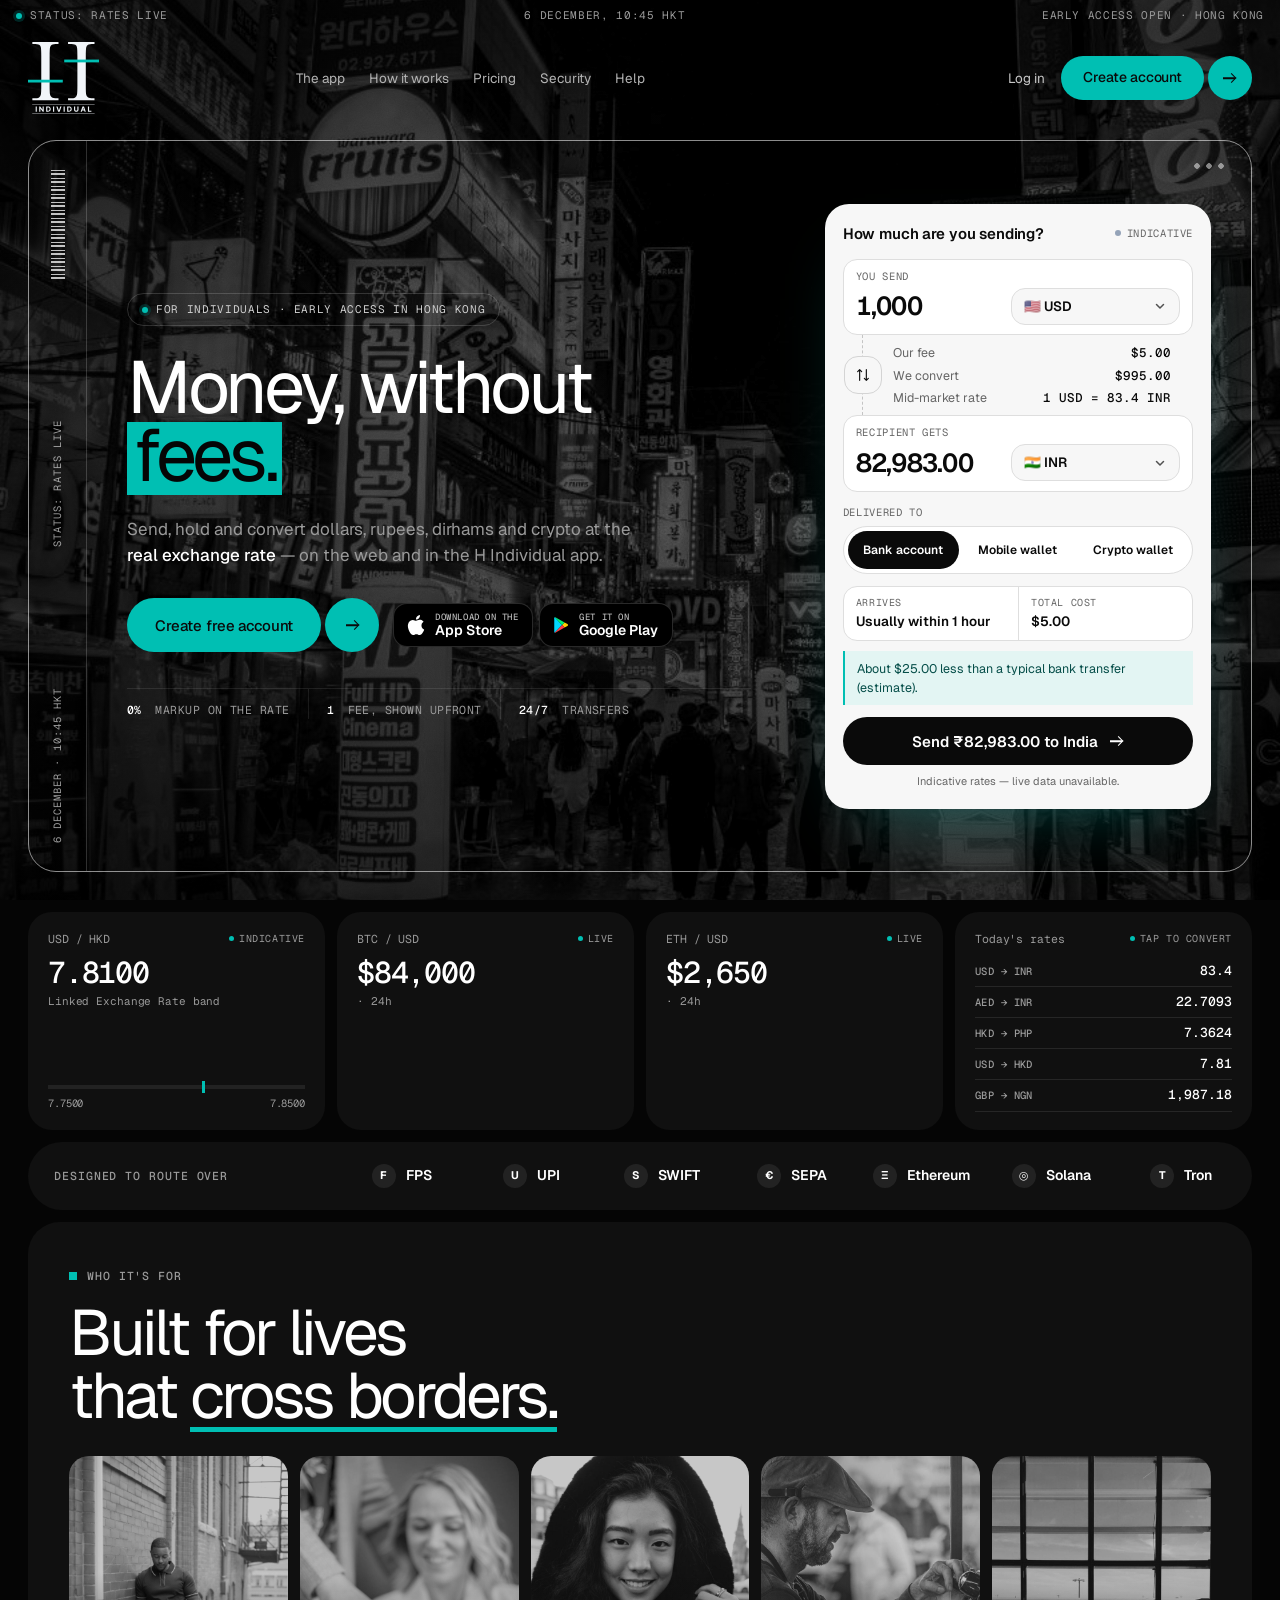
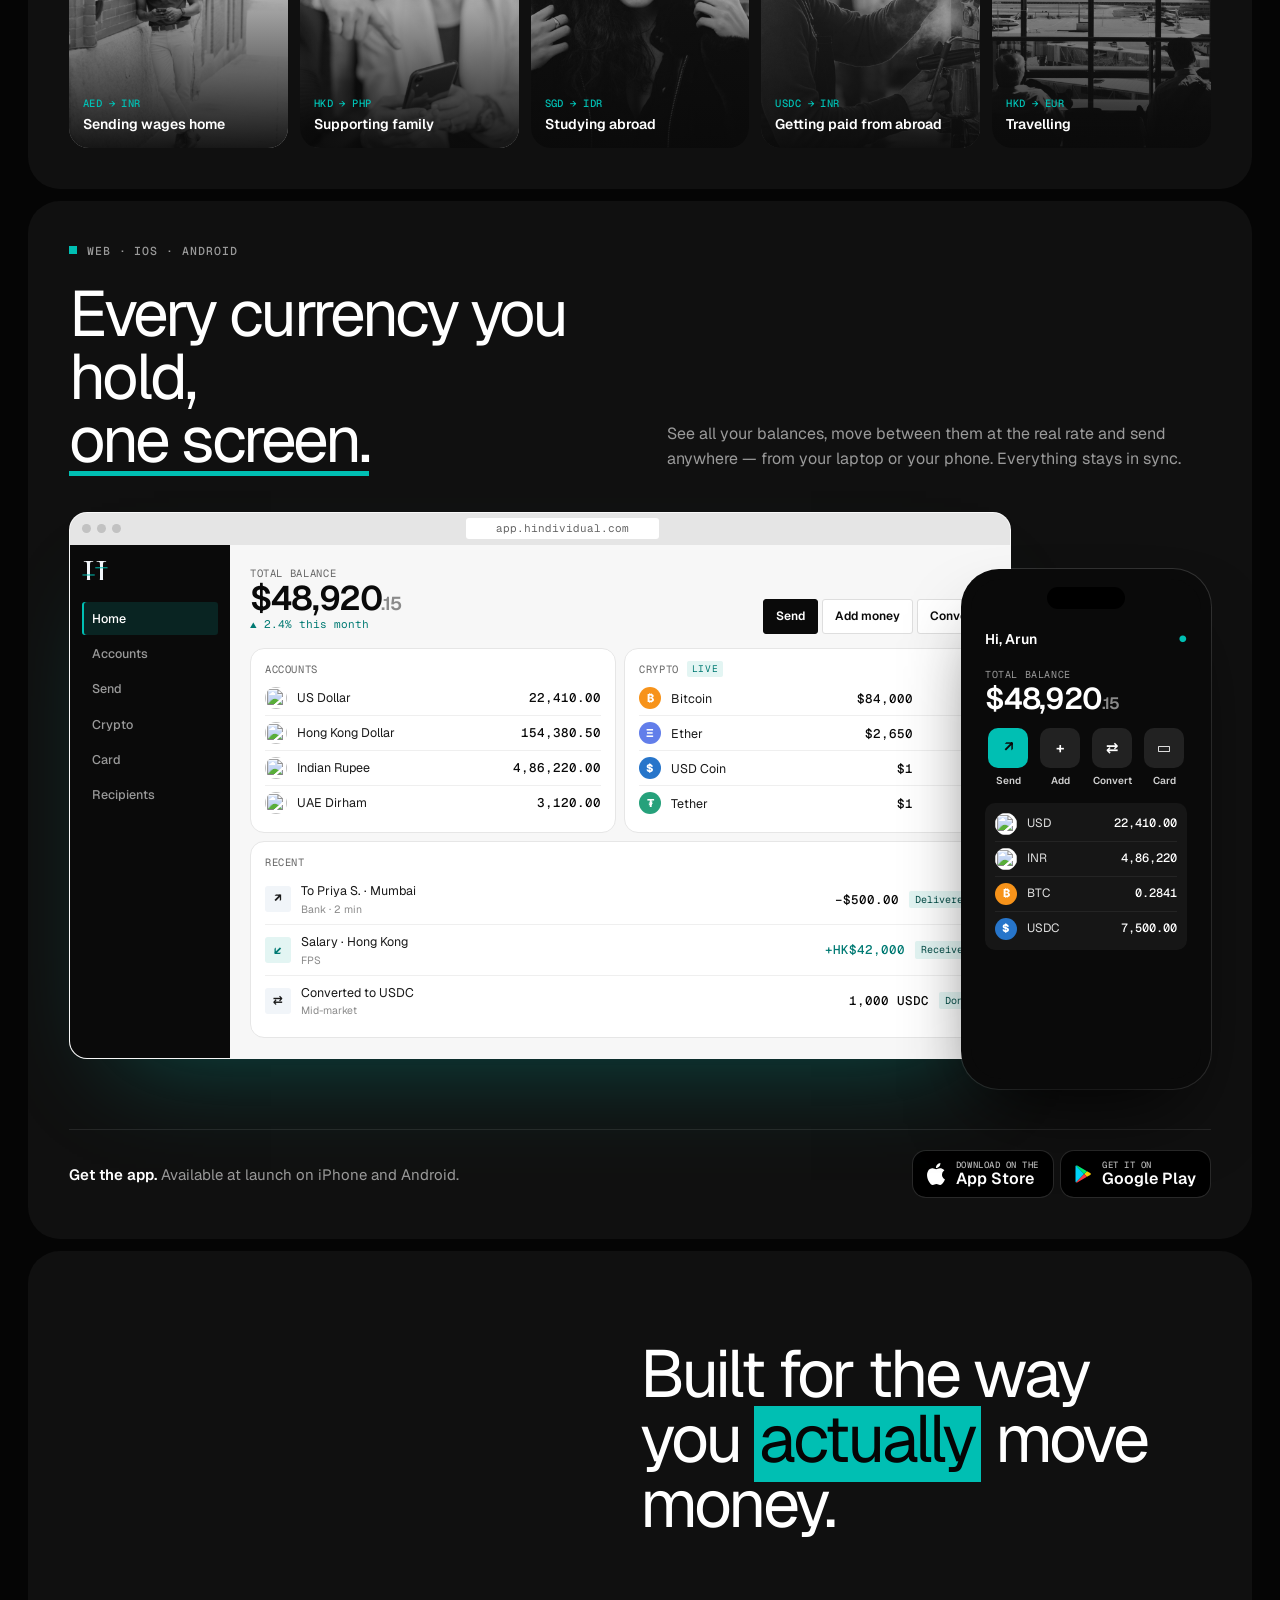
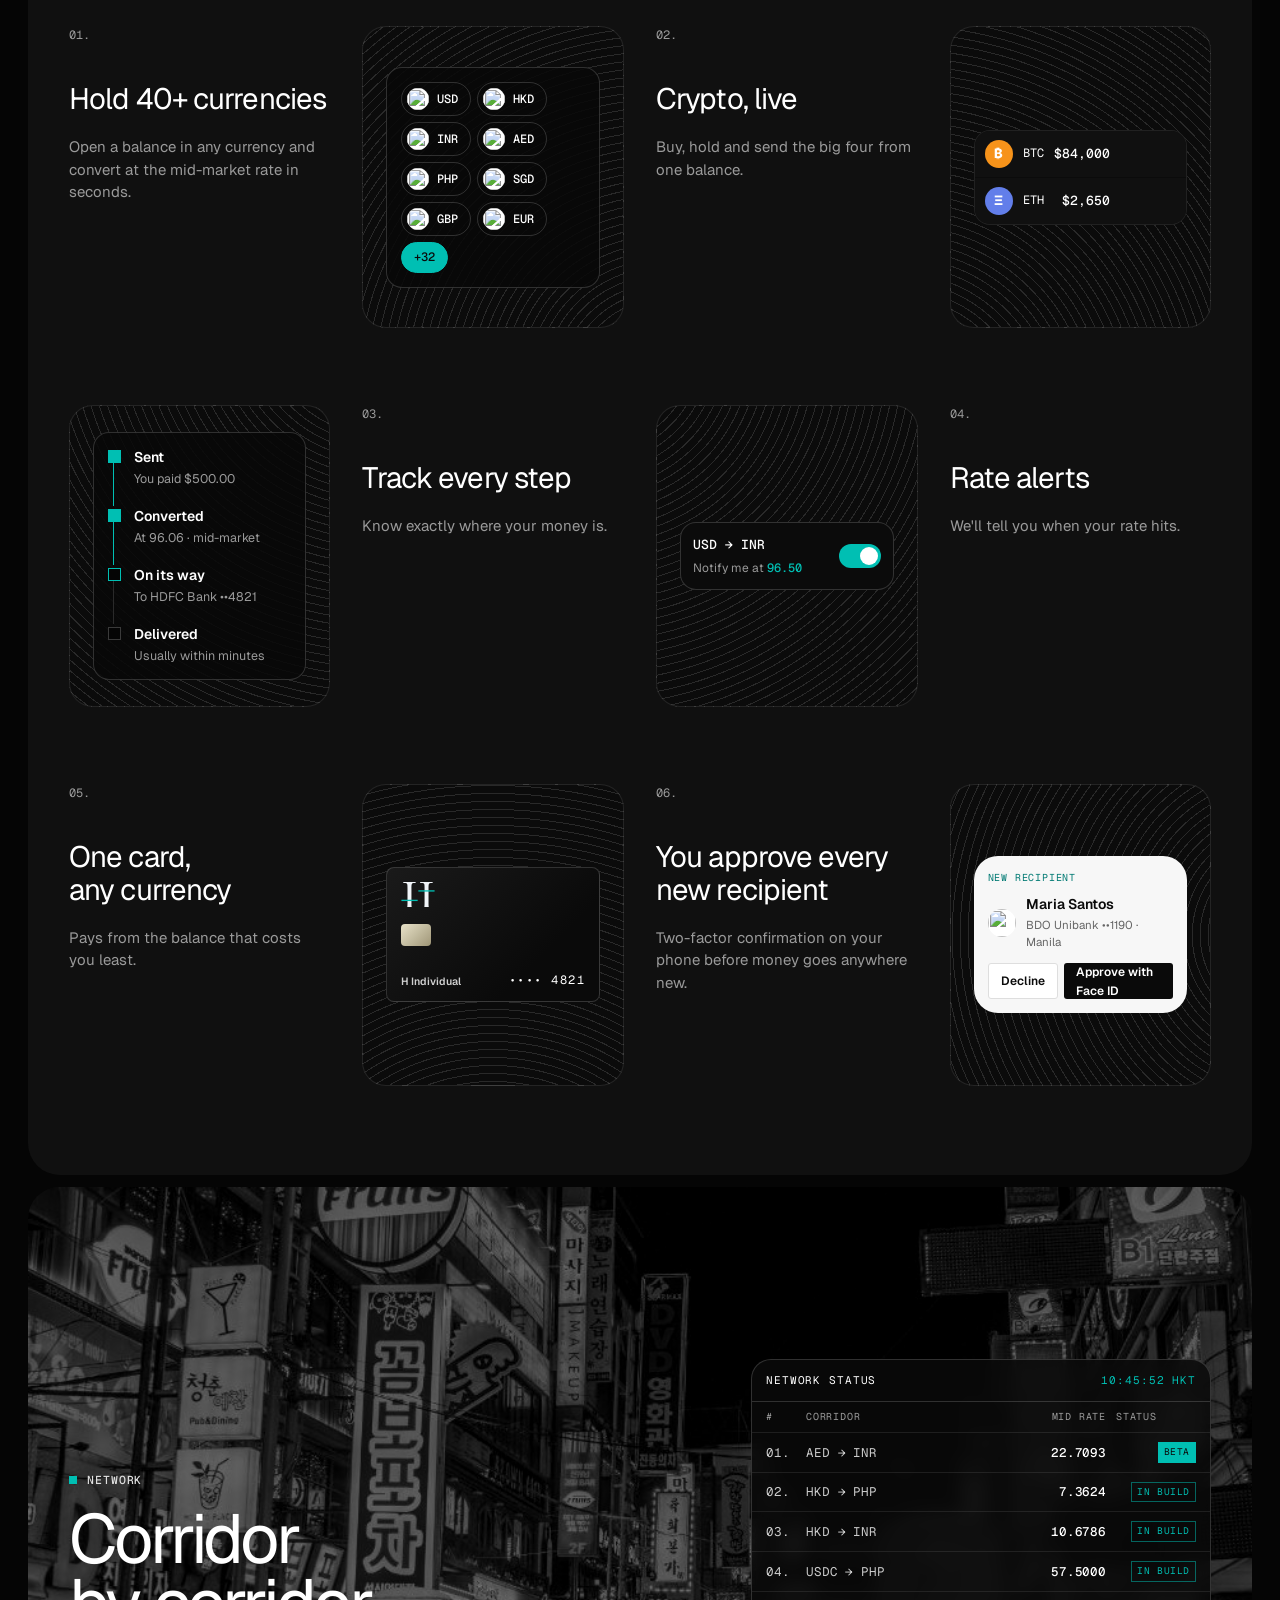
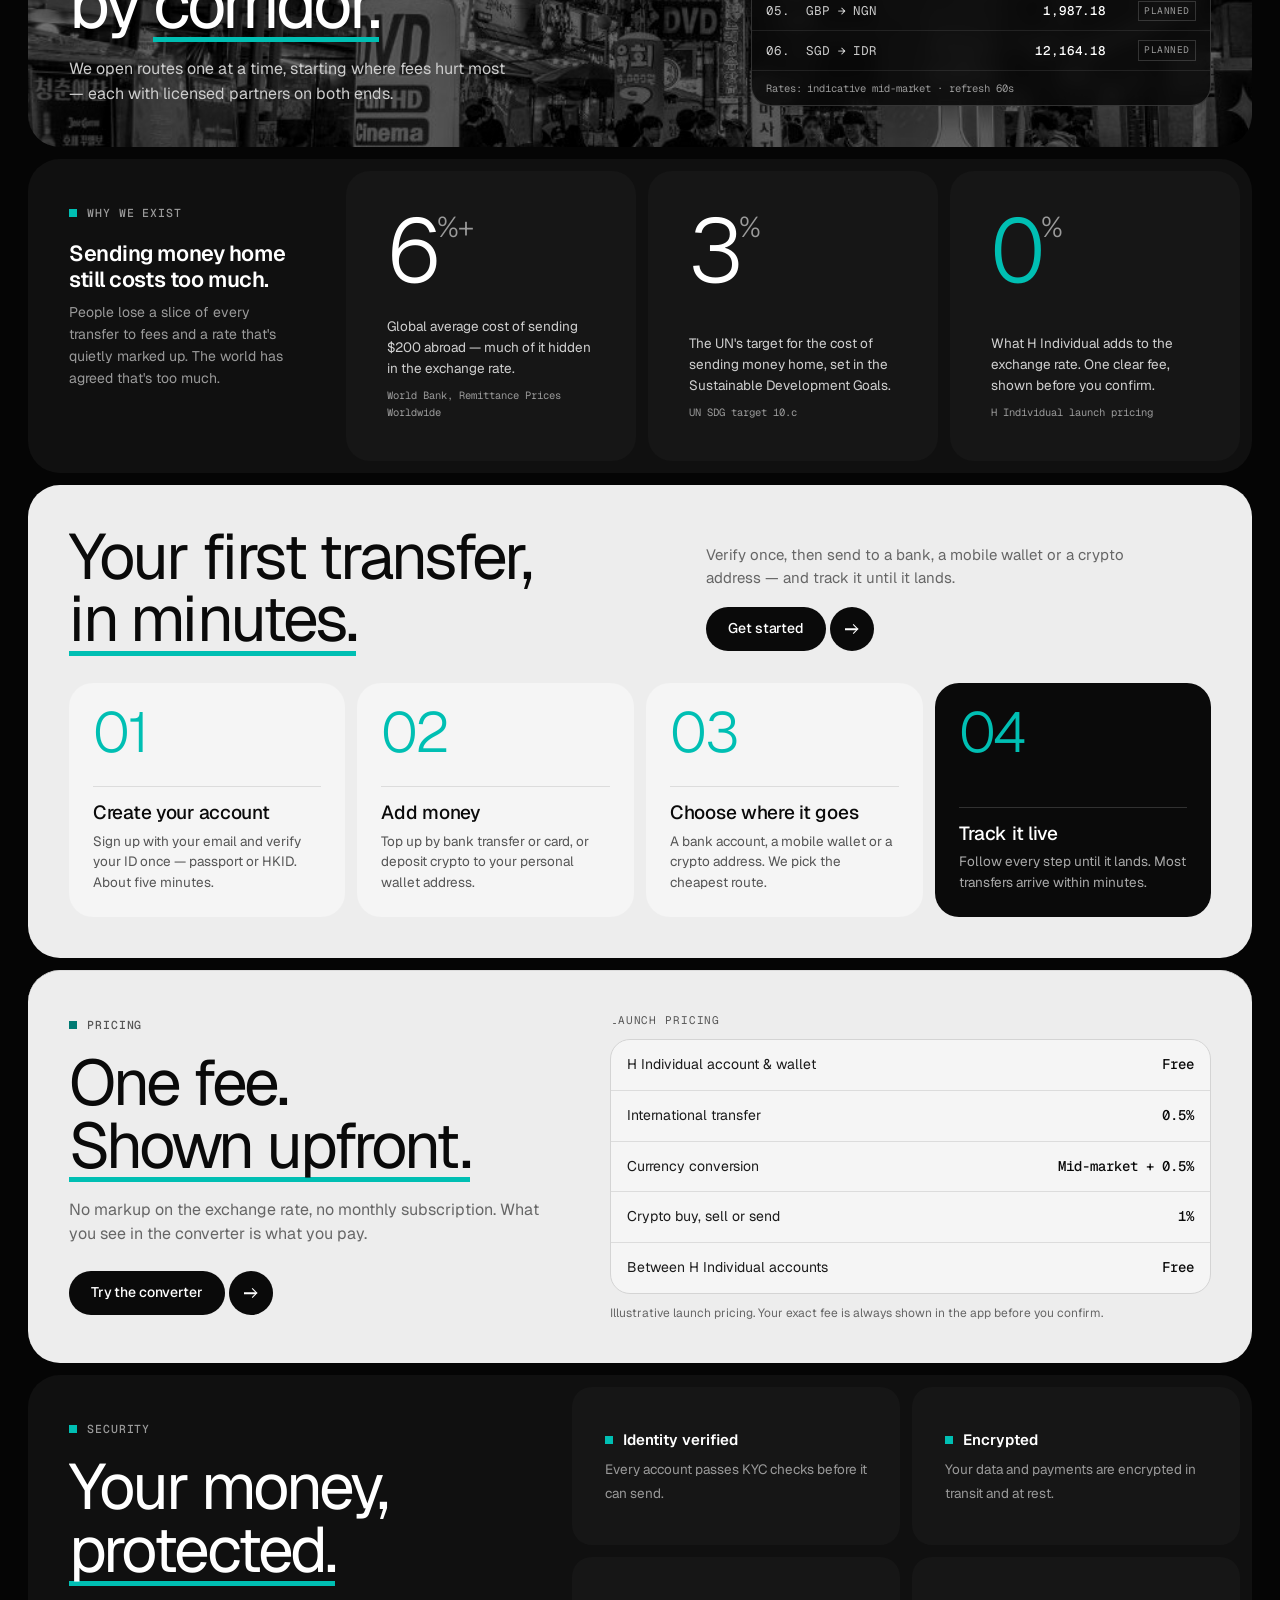
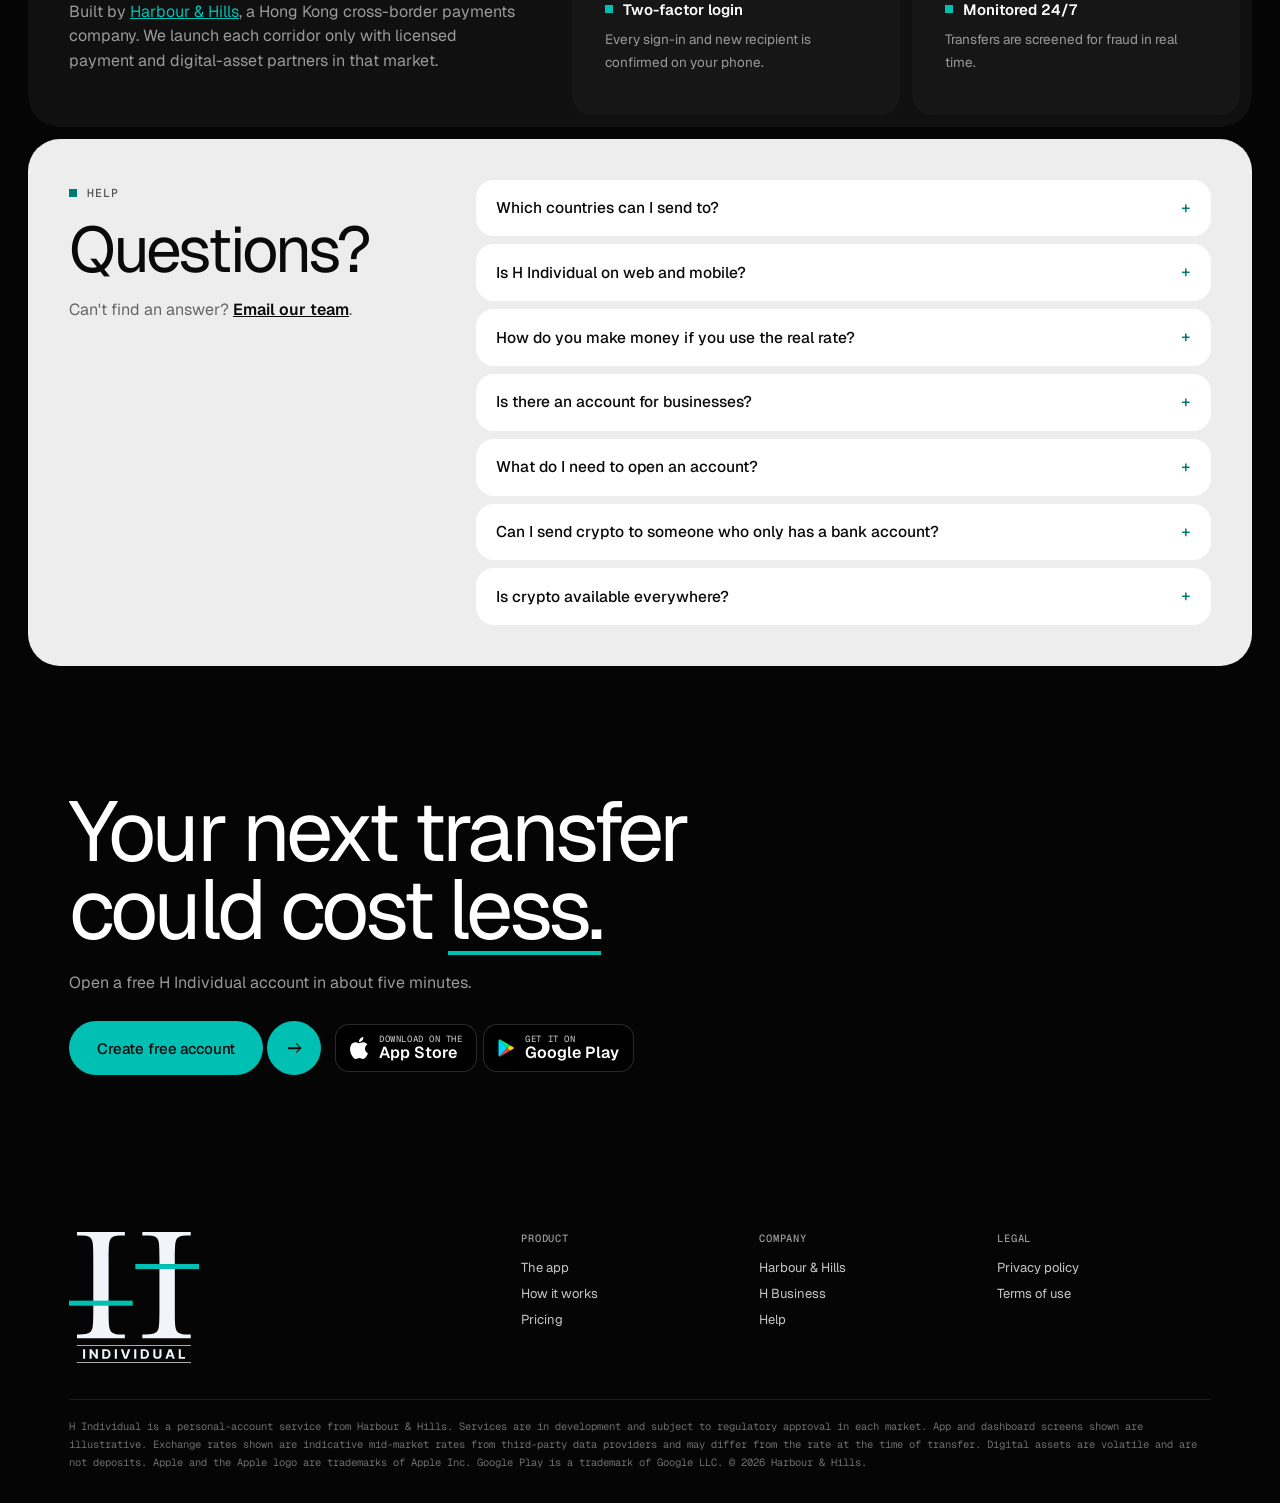
==== index.html @ d7fbe794 "Fix clipped mark in dashboard/card mock-ups; version favicon and logo URLs to bust browser caches Co" ====
<!DOCTYPE html>
<html lang="en">
<head>
<meta charset="utf-8">
<meta name="viewport" content="width=device-width, initial-scale=1">
<meta name="theme-color" content="#0a0a0a">
<title>H Individual — Send money and crypto worldwide</title>
<meta name="description" content="H Individual is a personal account to send, hold and convert real money and crypto across borders at the real exchange rate. On web, iOS and Android. From Harbour &amp; Hills.">
<link rel="preconnect" href="https://fonts.googleapis.com">
<link rel="preconnect" href="https://fonts.gstatic.com" crossorigin>
<link href="https://fonts.googleapis.com/css2?family=Geist:wght@300;400;500;600&family=Geist+Mono:wght@400;500&family=Inter:wght@400;500;600&display=swap" rel="stylesheet">
<link rel="icon" type="image/svg+xml" href="assets/mark.svg?v=2">
<link rel="stylesheet" href="assets/site.css">
</head>
<body>
<a class="skip" href="#main">Skip to content</a>
<div class="scrollline" aria-hidden="true"></div>

<svg width="0" height="0" style="position:absolute" aria-hidden="true">
  <symbol id="mark" viewBox="0 48.42 560.07 417.6">
    <path fill="var(--mark-ink,#f1f5f9)" d="M34.32,48.42v15.55h8.45c23.21,0,38.26,2.03,45.14,6.09,6.87,4.06,11.38,11.38,13.53,21.98,2.14,10.6,3.21,34.15,3.21,70.67v224.86c0,38.32-1.07,62.72-3.21,73.2-2.15,10.48-6.99,18.21-14.54,23.16-7.56,4.96-21.13,7.44-40.74,7.44h-11.83v15.55h206.26v-15.55h-11.83c-20.52,0-34.44-2.7-41.76-8.12-7.33-5.41-11.89-13.69-13.69-24.85-1.81-11.16-2.71-34.77-2.71-70.84v-224.86c0-38.09,1.18-62.21,3.55-72.36,2.37-10.14,7.04-17.07,14.03-20.8,6.98-3.72,21.64-5.58,43.96-5.58h8.45v-15.55H34.32Z"/>
    <path fill="var(--mark-ink,#f1f5f9)" d="M315.93,48.42v15.55h12.17c23.21,0,38.26,2.03,45.14,6.09,6.87,4.06,11.33,11.38,13.36,21.98,2.03,10.6,3.04,34.15,3.04,70.67v224.86c0,38.32-1.01,62.72-3.04,73.2-2.03,10.48-6.82,18.21-14.37,23.16-7.56,4.96-21.02,7.44-40.41,7.44h-15.89v15.55h208.62v-15.55h-10.48c-20.51,0-34.49-2.7-41.93-8.12-7.44-5.41-12-13.69-13.69-24.85-1.69-11.16-2.54-34.77-2.54-70.84v-224.86c0-38.09,1.18-62.21,3.55-72.36,2.37-10.14,7.04-17.07,14.03-20.8,6.98-3.72,21.75-5.58,44.3-5.58h6.76v-15.55h-208.62Z"/>
    <rect fill="var(--mark-bar,#00bfb3)" y="344.85" width="274.43" height="21.87"/>
    <rect fill="var(--mark-bar,#00bfb3)" x="285.64" y="186.54" width="274.43" height="21.87"/>
  </symbol>
  <symbol id="apple" viewBox="0 0 24 24"><path fill="currentColor" d="M12.152 6.896c-.948 0-2.415-1.078-3.96-1.04-2.04.027-3.91 1.183-4.961 3.014-2.117 3.675-.546 9.103 1.519 12.09 1.013 1.454 2.208 3.09 3.792 3.039 1.52-.065 2.09-.987 3.935-.987 1.831 0 2.35.987 3.96.948 1.637-.026 2.676-1.48 3.676-2.948 1.156-1.688 1.636-3.325 1.662-3.415-.039-.013-3.182-1.221-3.22-4.857-.026-3.04 2.48-4.494 2.597-4.559-1.429-2.09-3.623-2.324-4.39-2.376-2-.156-3.675 1.09-4.61 1.09zM15.53 3.83c.843-1.012 1.4-2.427 1.245-3.83-1.207.052-2.662.805-3.532 1.818-.78.896-1.454 2.338-1.273 3.714 1.338.104 2.715-.688 3.559-1.701"/></symbol>
  <symbol id="play" viewBox="0 0 24 24"><path fill="#00d7fe" d="M3.6 1.8 13.4 12 3.6 22.2c-.4-.2-.6-.7-.6-1.2V3c0-.5.2-1 .6-1.2z"/><path fill="#ffce00" d="m16.8 8.6-3.4 3.4 3.4 3.4 3.8-2.2c1.1-.6 1.1-1.8 0-2.4z"/><path fill="#ff3a44" d="M16.8 15.4 13.4 12 3.6 22.2c.4.2.9.2 1.4-.1z"/><path fill="#00f076" d="M16.8 8.6 5 1.9c-.5-.3-1-.3-1.4-.1L13.4 12z"/></symbol>
</svg>

<header class="hdr">
  <div class="statusbar mono"><span><i class="dot"></i>Status: rates live</span><span data-clock-top>— HKT</span><span class="statusbar__r">Early access open · Hong Kong</span></div>
  <div class="hdr__in">
    <a class="logo" href="#top"><img src="assets/logo-light.svg?v=2" width="48" height="48" alt="H Individual home"></a>
    <nav class="hdr__nav" aria-label="Primary">
      <a href="#app">The app</a><a href="#how">How it works</a><a href="#pricing">Pricing</a><a href="#security">Security</a><a href="#faq">Help</a>
    </nav>
    <div class="hdr__end">
      <a href="#" class="hdr__login" data-signup="login">Log in</a>
      <a href="#" class="pill pill--teal" data-signup><span class="pill__label">Create account</span><span class="pill__dot" aria-hidden="true"><i class="arrow"></i></span></a>
    </div>
  </div>
</header>

<main id="main">

<!-- ═══ HERO (dark) ═══ -->
<section class="hero" id="top">

  <div class="hero__grid">
    <div class="hero__media" aria-hidden="true">
      <video autoplay muted loop playsinline preload="metadata" poster="assets/img/street.jpg"><source src="assets/video/hero.mp4" type="video/mp4"></video>
      <div class="grain"></div>
    </div>
    <div class="hero__frame" aria-hidden="true">
      <div class="hero__rail mono"><span class="barcode"></span><span class="vt">Status: rates live</span><span class="vt" data-clock-rail>— HKT</span></div>
      <span class="hero__dots"></span>
    </div>
    <div class="hero__copy">
      <p class="chip"><span class="dot"></span>For individuals · Early access in Hong Kong</p>
      <h1 class="mega" data-lines aria-label="Money, without borders."><span aria-hidden="true">Money, without</span><span aria-hidden="true"><u><span data-scramble="borders.|fees.|markups.|delays.|limits." data-hlx="borders."><span>borders.</span></span></u></span></h1>
      <p class="hero__lead">Send, hold and convert dollars, rupees, dirhams and crypto at the <b>real exchange rate</b> — on the web and in the H Individual app.</p>
      <div class="hero__cta">
        <a href="#" class="pill pill--lg pill--teal" data-signup><span class="pill__label">Create free account</span><span class="pill__dot" aria-hidden="true"><i class="arrow"></i></span></a>
        <div class="stores stores--sm">
          <a href="#" class="store" data-store="ios" aria-label="Download H Individual on the App Store"><svg width="20" height="20"><use href="#apple"/></svg><span><small>Download on the</small>App Store</span></a>
          <a href="#" class="store" data-store="android" aria-label="Get H Individual on Google Play"><svg width="18" height="18"><use href="#play"/></svg><span><small>Get it on</small>Google Play</span></a>
        </div>
      </div>
      <ul class="hero__trust">
        <li><b>0%</b> markup on the rate</li><li><b>1</b> fee, shown upfront</li><li><b>24/7</b> transfers</li>
      </ul>
    </div>

    <!-- converter (ids/data attributes drive assets/main.js) -->
    <form class="fx" id="fx" autocomplete="off" novalidate aria-labelledby="fx-title">
      <div class="fx__head">
        <h2 class="fx__title" id="fx-title">How much are you sending?</h2>
        <span class="fx__live" data-live><i></i>Live</span>
      </div>
      <div class="fx__field" data-field="send">
        <label class="fx__label" for="fx-amount">You send</label>
        <div class="fx__row"><input id="fx-amount" inputmode="decimal" value="1,000" aria-describedby="fx-err"><select id="fx-from" aria-label="Currency you send"></select></div>
      </div>
      <div class="fx__mid">
        <ul class="fx__lines">
          <li><span>Our fee</span><b data-fee>—</b></li>
          <li><span>We convert</span><b data-net>—</b></li>
          <li><span>Mid-market<i class="sm-hide"> rate</i></span><b data-rate>—</b></li>
        </ul>
        <button type="button" class="fx__swap" id="fx-swap" aria-label="Swap currencies"><svg viewBox="0 0 24 24" aria-hidden="true"><path d="M7 4v16M7 4l-3 3M7 4l3 3M17 20V4M17 20l-3-3M17 20l3-3"/></svg></button>
      </div>
      <div class="fx__field" data-field="get">
        <label class="fx__label" for="fx-out">Recipient gets</label>
        <div class="fx__row"><input id="fx-out" inputmode="decimal" aria-label="Amount recipient gets"><select id="fx-to" aria-label="Currency recipient gets"></select></div>
      </div>
      <p class="fx__err" id="fx-err" role="alert" hidden></p>
      <fieldset class="fx__method">
        <legend class="fx__label">Delivered to</legend>
        <div class="seg" role="radiogroup">
          <label><input type="radio" name="method" value="bank" checked><span>Bank account</span></label>
          <label><input type="radio" name="method" value="wallet"><span>Mobile wallet</span></label>
          <label><input type="radio" name="method" value="crypto"><span>Crypto wallet</span></label>
        </div>
      </fieldset>
      <dl class="fx__summary">
        <div><dt>Arrives</dt><dd data-eta>Usually within minutes</dd></div>
        <div><dt>Total cost</dt><dd data-total>—</dd></div>
      </dl>
      <p class="fx__compare" data-compare></p>
      <button type="button" class="btn-send" data-signup data-fx-cta><span data-cta-label>Continue</span><i class="arrow" aria-hidden="true"></i></button>
      <p class="fx__fine" data-updated>Fetching rates…</p>
    </form>
  </div>

  <div class="markets" aria-label="Markets">
    <article class="mkt">
      <header class="mkt__h"><span class="mono">USD / HKD</span><em class="tag-ind">Indicative</em></header>
      <p class="mkt__v mono" data-pair="USD:HKD">—</p>
      <p class="mkt__sub mono">Linked Exchange Rate band</p>
      <div class="band-bar" aria-hidden="true"><i data-band></i></div>
      <p class="mkt__ends mono"><span>7.7500</span><span>7.8500</span></p>
    </article>
    <article class="mkt" data-spark="bitcoin">
      <header class="mkt__h"><span class="mono">BTC / USD</span><em class="tag-ind">Live</em></header>
      <p class="mkt__v mono" data-price="BTC">—</p>
      <p class="mkt__sub mono"><span data-chg="BTC"></span> · 24h</p>
      <svg class="spark" viewBox="0 0 300 70" preserveAspectRatio="none" aria-hidden="true"><path class="spark__fill"/><path class="spark__line"/></svg>
    </article>
    <article class="mkt" data-spark="ethereum">
      <header class="mkt__h"><span class="mono">ETH / USD</span><em class="tag-ind">Live</em></header>
      <p class="mkt__v mono" data-price="ETH">—</p>
      <p class="mkt__sub mono"><span data-chg="ETH"></span> · 24h</p>
      <svg class="spark" viewBox="0 0 300 70" preserveAspectRatio="none" aria-hidden="true"><path class="spark__fill"/><path class="spark__line"/></svg>
    </article>
    <div class="mkt mkt--list">
      <header class="mkt__h"><span class="mono">Today's rates</span><em class="tag-ind">Tap to convert</em></header>
      <div class="rates__grid" data-rates></div>
    </div>
  </div>
</section>

<!-- ═══ RAILS STRIP ═══ -->
<section class="rails" aria-label="Payment rails">
  <p class="rails__label mono">Designed to route over</p>
  <span class="rail"><i>F</i>FPS</span><span class="rail"><i>U</i>UPI</span><span class="rail"><i>S</i>SWIFT</span><span class="rail"><i>€</i>SEPA</span>
  <span class="rail"><i class="coin coin--eth">Ξ</i>Ethereum</span><span class="rail"><i class="coin coin--sol">◎</i>Solana</span><span class="rail"><i class="coin coin--usdt">T</i>Tron</span>
</section>


<!-- ═══ PEOPLE (portrait strip) ═══ -->
<section class="people" aria-labelledby="people-title">
  <p class="people__bg" aria-hidden="true">everyone</p>
  <div class="people__head">
    <p class="brk">Who it's for</p>
    <h2 class="h1" id="people-title" data-lines><span>Built for lives</span><span>that <u>cross borders.</u></span></h2>
  </div>
  <div class="strip">
    <figure class="shot" data-reveal><img src="assets/img/wages.jpg" alt="Man checking his phone against a brick wall" loading="lazy" width="720" height="960"><figcaption><span class="mono">AED → INR</span>Sending wages home</figcaption></figure>
    <figure class="shot" data-reveal><img src="assets/img/family.jpg" alt="Woman smiling at her phone" loading="lazy" width="720" height="960"><figcaption><span class="mono">HKD → PHP</span>Supporting family</figcaption></figure>
    <figure class="shot shot--tall" data-reveal><img src="assets/img/student.jpg" alt="Young woman smiling" loading="lazy" width="720" height="960"><figcaption><span class="mono">SGD → IDR</span>Studying abroad</figcaption></figure>
    <figure class="shot" data-reveal><img src="assets/img/freelance.jpg" alt="Craftsman working at a bench" loading="lazy" width="720" height="960"><figcaption><span class="mono">USDC → INR</span>Getting paid from abroad</figcaption></figure>
    <figure class="shot" data-reveal><img src="assets/img/travel.jpg" alt="Travellers looking out of an airport window" loading="lazy" width="720" height="960"><figcaption><span class="mono">HKD → EUR</span>Travelling</figcaption></figure>
  </div>
</section>

<!-- ═══ APP SHOWCASE ═══ -->
<section class="app" id="app">
  <div class="app__head">
    <p class="kicker mono">Web · iOS · Android</p>
    <h2 class="h1" data-lines><span>Every currency you hold,</span><span><u>one screen.</u></span></h2>
    <p class="lead" data-reveal>See all your balances, move between them at the real rate and send anywhere — from your laptop or your phone. Everything stays in sync.</p>
  </div>

  <div class="devices" data-reveal>
    <!-- web dashboard -->
    <div class="browser" role="img" aria-label="H Individual web dashboard showing total balance, currency accounts, crypto holdings and recent transfers">
      <div class="browser__bar"><i></i><i></i><i></i><span>app.hindividual.com</span></div>
      <div class="dash">
        <aside class="dash__side">
          <svg viewBox="0 0 560.07 417.6" width="26" height="19" aria-hidden="true"><use href="#mark"/></svg>
          <nav><b class="on">Home</b><b>Accounts</b><b>Send</b><b>Crypto</b><b>Card</b><b>Recipients</b></nav>
        </aside>
        <div class="dash__main">
          <div class="dash__top">
            <div><p class="dash__label">Total balance</p><p class="dash__total">$48,920<small>.15</small></p><p class="dash__up">▲ 2.4% this month</p></div>
            <div class="dash__actions"><span class="act act--primary">Send</span><span class="act">Add money</span><span class="act">Convert</span></div>
          </div>
          <div class="dash__cols">
            <div class="panel">
              <p class="panel__h">Accounts</p>
              <div class="acc"><i class="flag"><img src="https://cdn.jsdelivr.net/npm/circle-flags@2.8.3/flags/us.svg" alt="" loading="lazy"></i><span>US Dollar</span><b>22,410.00</b></div>
              <div class="acc"><i class="flag"><img src="https://cdn.jsdelivr.net/npm/circle-flags@2.8.3/flags/hk.svg" alt="" loading="lazy"></i><span>Hong Kong Dollar</span><b>154,380.50</b></div>
              <div class="acc"><i class="flag"><img src="https://cdn.jsdelivr.net/npm/circle-flags@2.8.3/flags/in.svg" alt="" loading="lazy"></i><span>Indian Rupee</span><b>4,86,220.00</b></div>
              <div class="acc"><i class="flag"><img src="https://cdn.jsdelivr.net/npm/circle-flags@2.8.3/flags/ae.svg" alt="" loading="lazy"></i><span>UAE Dirham</span><b>3,120.00</b></div>
            </div>
            <div class="panel">
              <p class="panel__h">Crypto <em class="livetag">Live</em></p>
              <div class="acc"><i class="coin coin--btc">₿</i><span>Bitcoin</span><b data-price="BTC">—</b><em data-chg="BTC"></em></div>
              <div class="acc"><i class="coin coin--eth">Ξ</i><span>Ether</span><b data-price="ETH">—</b><em data-chg="ETH"></em></div>
              <div class="acc"><i class="coin coin--usdc">$</i><span>USD Coin</span><b data-price="USDC">—</b><em data-chg="USDC"></em></div>
              <div class="acc"><i class="coin coin--usdt">₮</i><span>Tether</span><b data-price="USDT">—</b><em data-chg="USDT"></em></div>
            </div>
            <div class="panel panel--wide">
              <p class="panel__h">Recent</p>
              <div class="tx"><i class="tx__ic">↗</i><span>To Priya S. · Mumbai<small>Bank · 2 min</small></span><b>−$500.00</b><em class="ok">Delivered</em></div>
              <div class="tx"><i class="tx__ic tx__ic--in">↙</i><span>Salary · Hong Kong<small>FPS</small></span><b class="in">+HK$42,000</b><em class="ok">Received</em></div>
              <div class="tx"><i class="tx__ic">⇄</i><span>Converted to USDC<small>Mid-market</small></span><b>1,000 USDC</b><em class="ok">Done</em></div>
            </div>
          </div>
        </div>
      </div>
    </div>

    <!-- phone -->
    <div class="phone" role="img" aria-label="H Individual mobile app home screen">
      <div class="phone__notch"></div>
      <div class="phone__screen">
        <div class="ph__top"><span class="ph__hi">Hi, Arun</span><span class="ph__bell">●</span></div>
        <p class="ph__label">Total balance</p>
        <p class="ph__total">$48,920<small>.15</small></p>
        <div class="ph__acts"><span><i>↗</i>Send</span><span><i>+</i>Add</span><span><i>⇄</i>Convert</span><span><i>▭</i>Card</span></div>
        <div class="ph__card">
          <div class="acc"><i class="flag"><img src="https://cdn.jsdelivr.net/npm/circle-flags@2.8.3/flags/us.svg" alt="" loading="lazy"></i><span>USD</span><b>22,410.00</b></div>
          <div class="acc"><i class="flag"><img src="https://cdn.jsdelivr.net/npm/circle-flags@2.8.3/flags/in.svg" alt="" loading="lazy"></i><span>INR</span><b>4,86,220</b></div>
          <div class="acc"><i class="coin coin--btc">₿</i><span>BTC</span><b>0.2841</b></div>
          <div class="acc"><i class="coin coin--usdc">$</i><span>USDC</span><b>7,500.00</b></div>
        </div>
        <div class="ph__toast"><i>✓</i><span>₹41,610 delivered to Priya<small>2 minutes · bank account</small></span></div>
      </div>
    </div>
  </div>

  <div class="app__get" data-reveal>
    <p><b>Get the app.</b> Available at launch on iPhone and Android.</p>
    <div class="stores">
      <a href="#" class="store" data-store="ios" aria-label="Download H Individual on the App Store"><svg width="22" height="22"><use href="#apple"/></svg><span><small>Download on the</small>App Store</span></a>
      <a href="#" class="store" data-store="android" aria-label="Get H Individual on Google Play"><svg width="20" height="20"><use href="#play"/></svg><span><small>Get it on</small>Google Play</span></a>
    </div>
  </div>
</section>

<!-- ═══ FEATURE WIDGETS (bento) ═══ -->
<section class="widgets" id="features">
  <h2 class="h1" data-lines><span>Built for the way</span><span>you <u>actually</u> move money.</span></h2>
  <div class="feats">
    <article class="w" data-reveal>
      <div class="w__txt"><h3>Hold 40+ currencies</h3><p>Open a balance in any currency and convert at the mid-market rate in seconds.</p></div>
      <div class="w__ui chips">
        <span><i><img src="https://cdn.jsdelivr.net/npm/circle-flags@2.8.3/flags/us.svg" alt="" loading="lazy"></i>USD</span><span><i><img src="https://cdn.jsdelivr.net/npm/circle-flags@2.8.3/flags/hk.svg" alt="" loading="lazy"></i>HKD</span><span><i><img src="https://cdn.jsdelivr.net/npm/circle-flags@2.8.3/flags/in.svg" alt="" loading="lazy"></i>INR</span><span><i><img src="https://cdn.jsdelivr.net/npm/circle-flags@2.8.3/flags/ae.svg" alt="" loading="lazy"></i>AED</span><span><i><img src="https://cdn.jsdelivr.net/npm/circle-flags@2.8.3/flags/ph.svg" alt="" loading="lazy"></i>PHP</span><span><i><img src="https://cdn.jsdelivr.net/npm/circle-flags@2.8.3/flags/sg.svg" alt="" loading="lazy"></i>SGD</span><span><i><img src="https://cdn.jsdelivr.net/npm/circle-flags@2.8.3/flags/gb.svg" alt="" loading="lazy"></i>GBP</span><span><i><img src="https://cdn.jsdelivr.net/npm/circle-flags@2.8.3/flags/eu.svg" alt="" loading="lazy"></i>EUR</span><span class="more">+32</span>
      </div>
    </article>
    <article class="w" data-reveal>
      <div class="w__txt"><h3>Crypto, live</h3><p>Buy, hold and send the big four from one balance.</p></div>
      <div class="w__ui coins">
        <div><i class="coin coin--btc">₿</i><span>BTC</span><b data-price="BTC">—</b><em data-chg="BTC"></em></div>
        <div><i class="coin coin--eth">Ξ</i><span>ETH</span><b data-price="ETH">—</b><em data-chg="ETH"></em></div>
      </div>
    </article>
    <article class="w" data-reveal>
      <div class="w__txt"><h3>Track every step</h3><p>Know exactly where your money is.</p></div>
      <ol class="w__ui track" data-track>
        <li class="done"><b>Sent</b><span>You paid $500.00</span></li>
        <li class="done"><b>Converted</b><span>At 96.06 · mid-market</span></li>
        <li class="now"><b>On its way</b><span>To HDFC Bank ••4821</span></li>
        <li><b>Delivered</b><span>Usually within minutes</span></li>
      </ol>
    </article>
    <article class="w" data-reveal>
      <div class="w__txt"><h3>Rate alerts</h3><p>We'll tell you when your rate hits.</p></div>
      <div class="w__ui alert">
        <span class="alert__pair">USD → INR</span>
        <span class="alert__target">Notify me at <b>96.50</b></span>
        <label class="toggle"><input type="checkbox" checked aria-label="Rate alert on"><i></i></label>
      </div>
    </article>
    <article class="w" data-reveal>
      <div class="w__txt"><h3>One card, any currency</h3><p>Pays from the balance that costs you least.</p></div>
      <div class="w__ui card-mock" aria-hidden="true">
        <svg viewBox="0 0 560.07 417.6" width="34" height="25"><use href="#mark"/></svg>
        <span class="card-mock__chip"></span><span class="card-mock__num">•••• 4821</span><span class="card-mock__name">H Individual</span>
      </div>
    </article>
    <article class="w" data-reveal>
      <div class="w__txt"><h3>You approve every new recipient</h3><p>Two-factor confirmation on your phone before money goes anywhere new.</p></div>
      <div class="w__ui approve">
        <p class="approve__h">New recipient</p>
        <p class="approve__who"><i class="flag"><img src="https://cdn.jsdelivr.net/npm/circle-flags@2.8.3/flags/ph.svg" alt="" loading="lazy"></i><span>Maria Santos<small>BDO Unibank ••1190 · Manila</small></span></p>
        <div class="approve__btns"><span class="no">Decline</span><span class="yes">Approve with Face ID</span></div>
      </div>
    </article>
  </div>
</section>


<!-- ═══ NETWORK STATUS (photo band + instrument panel) ═══ -->
<section class="band" aria-labelledby="net-title">
  <img class="band__img" src="assets/img/street.jpg" alt="" loading="lazy" width="960" height="1080">
  <div class="band__copy">
    <p class="brk brk--light">Network</p>
    <h2 class="band__word" id="net-title" data-lines><span>Corridor</span><span>by <u>corridor.</u></span></h2>
    <p class="band__lead">We open routes one at a time, starting where fees hurt most — each with licensed partners on both ends.</p>
  </div>
  <div class="status" role="table" aria-label="Corridor status">
    <div class="status__head mono" role="row"><span role="columnheader">Network status</span><span class="status__clock" data-clock>--:--:-- HKT</span></div>
    <div class="status__row status__row--h mono" role="row"><span role="columnheader">#</span><span role="columnheader">Corridor</span><span role="columnheader">Mid rate</span><span role="columnheader">Status</span></div>
    <div class="status__row mono" role="row"><span role="cell">01.</span><span role="cell">AED → INR</span><b role="cell" data-pair="AED:INR">—</b><em role="cell" class="st st--beta">BETA</em></div>
    <div class="status__row mono" role="row"><span role="cell">02.</span><span role="cell">HKD → PHP</span><b role="cell" data-pair="HKD:PHP">—</b><em role="cell" class="st st--build">IN BUILD</em></div>
    <div class="status__row mono" role="row"><span role="cell">03.</span><span role="cell">HKD → INR</span><b role="cell" data-pair="HKD:INR">—</b><em role="cell" class="st st--build">IN BUILD</em></div>
    <div class="status__row mono" role="row"><span role="cell">04.</span><span role="cell">USDC → PHP</span><b role="cell" data-pair="USDC:PHP">—</b><em role="cell" class="st st--build">IN BUILD</em></div>
    <div class="status__row mono" role="row"><span role="cell">05.</span><span role="cell">GBP → NGN</span><b role="cell" data-pair="GBP:NGN">—</b><em role="cell" class="st">PLANNED</em></div>
    <div class="status__row mono" role="row"><span role="cell">06.</span><span role="cell">SGD → IDR</span><b role="cell" data-pair="SGD:IDR">—</b><em role="cell" class="st">PLANNED</em></div>
    <p class="status__foot mono">Rates: indicative mid-market · refresh 60s</p>
  </div>
</section>

<!-- ═══ STATS (dark) ═══ -->
<section class="stats">
  <div class="stats__intro" data-reveal>
    <p class="kicker mono">Why we exist</p>
    <h2 class="h2">Sending money home still costs too much.</h2>
    <p>People lose a slice of every transfer to fees and a rate that's quietly marked up. The world has agreed that's too much.</p>
  </div>
  <ol class="stats__list">
    <li data-reveal><span class="stat" data-count="6">6<sup>%+</sup></span><div><p>Global average cost of sending $200 abroad — much of it hidden in the exchange rate.</p><cite>World Bank, Remittance Prices Worldwide</cite></div></li>
    <li data-reveal><span class="stat" data-count="3">3<sup>%</sup></span><div><p>The UN's target for the cost of sending money home, set in the Sustainable Development Goals.</p><cite>UN SDG target 10.c</cite></div></li>
    <li data-reveal><span class="stat stat--teal" data-count="0">0<sup>%</sup></span><div><p>What H Individual adds to the exchange rate. One clear fee, shown before you confirm.</p><cite>H Individual launch pricing</cite></div></li>
  </ol>
</section>

<!-- ═══ HOW IT WORKS (light relief) ═══ -->
<section class="how" id="how">
  <div class="how__head">
    <h2 class="h1" data-lines><span>Your first transfer,</span><span><u>in minutes.</u></span></h2>
    <div data-reveal>
      <p>Verify once, then send to a bank, a mobile wallet or a crypto address — and track it until it lands.</p>
      <a href="#" class="pill" data-signup><span class="pill__label">Get started</span><span class="pill__dot" aria-hidden="true"><i class="arrow"></i></span></a>
    </div>
  </div>
  <ol class="stack">
    <li data-reveal><span class="stack__n">1</span><div><h3>Create your account</h3><p>Sign up with your email and verify your ID once — passport or HKID. About five minutes.</p></div></li>
    <li data-reveal><span class="stack__n">2</span><div><h3>Add money</h3><p>Top up by bank transfer or card, or deposit crypto to your personal wallet address.</p></div></li>
    <li data-reveal><span class="stack__n">3</span><div><h3>Choose where it goes</h3><p>A bank account, a mobile wallet or a crypto address. We pick the cheapest route.</p></div></li>
    <li data-reveal><span class="stack__n">4</span><div><h3>Track it live</h3><p>Follow every step until it lands. Most transfers arrive within minutes.</p></div></li>
  </ol>
</section>

<!-- ═══ PRICING ═══ -->
<section class="pricing" id="pricing">
  <div>
    <p class="kicker mono">Pricing</p>
    <h2 class="h1" data-lines><span>One fee.</span><span><u>Shown upfront.</u></span></h2>
    <p class="lead" data-reveal>No markup on the exchange rate, no monthly subscription. What you see in the converter is what you pay.</p>
    <a href="#fx" class="pill pill--line"><span class="pill__label">Try the converter</span><span class="pill__dot" aria-hidden="true"><i class="arrow"></i></span></a>
  </div>
  <div data-reveal>
    <table class="table">
      <caption>Launch pricing</caption>
      <tbody>
        <tr><th scope="row">H Individual account &amp; wallet</th><td>Free</td></tr>
        <tr><th scope="row">International transfer</th><td>0.5%</td></tr>
        <tr><th scope="row">Currency conversion</th><td>Mid-market + 0.5%</td></tr>
        <tr><th scope="row">Crypto buy, sell or send</th><td>1%</td></tr>
        <tr><th scope="row">Between H Individual accounts</th><td>Free</td></tr>
      </tbody>
    </table>
    <p class="fine">Illustrative launch pricing. Your exact fee is always shown in the app before you confirm.</p>
  </div>
</section>

<!-- ═══ SECURITY (dark) ═══ -->
<section class="security" id="security">
  <div>
    <p class="kicker mono">Security</p>
    <h2 class="h1" data-lines><span>Your money,</span><span><u>protected.</u></span></h2>
    <p class="lead" data-reveal>Built by <a href="https://www.harbourandhills.com/hk/index.html" target="_blank" rel="noopener">Harbour &amp; Hills</a>, a Hong Kong cross-border payments company. We launch each corridor only with licensed payment and digital-asset partners in that market.</p>
  </div>
  <ul class="checks">
    <li data-reveal><b>Identity verified</b><span>Every account passes KYC checks before it can send.</span></li>
    <li data-reveal><b>Encrypted</b><span>Your data and payments are encrypted in transit and at rest.</span></li>
    <li data-reveal><b>Two-factor login</b><span>Every sign-in and new recipient is confirmed on your phone.</span></li>
    <li data-reveal><b>Monitored 24/7</b><span>Transfers are screened for fraud in real time.</span></li>
  </ul>
</section>

<!-- ═══ FAQ ═══ -->
<section class="faq" id="faq">
  <div>
    <p class="kicker mono">Help</p>
    <h2 class="h1" data-lines><span>Questions?</span></h2>
    <p class="lead" data-reveal>Can't find an answer? <a href="mailto:support@example.com">Email our team</a>.</p>
  </div>
  <div class="faq__list">
    <details name="faq"><summary>Which countries can I send to?</summary><p>We are opening corridor by corridor, starting from Hong Kong and the UAE to India and the Philippines. Create an account and we'll tell you as soon as your route is live.</p></details>
    <details name="faq"><summary>Is H Individual on web and mobile?</summary><p>Yes. You can use H Individual in your browser and in our iPhone and Android apps. Your account and balances are the same everywhere.</p></details>
    <details name="faq"><summary>How do you make money if you use the real rate?</summary><p>We charge one clear fee, shown before you confirm. We never add a margin to the exchange rate.</p></details>
    <details name="faq" id="business"><summary>Is there an account for businesses?</summary><p>H Individual is for people sending and holding their own money. For companies, Harbour &amp; Hills offers <a href="https://www.harbourandhills.com/hk/index.html" target="_blank" rel="noopener">H Business</a>.</p></details>
    <details name="faq"><summary>What do I need to open an account?</summary><p>You need to be 18 or over, with an email address, a phone number and a valid government ID such as a passport or HKID. Accounts are in your own name.</p></details>
    <details name="faq"><summary>Can I send crypto to someone who only has a bank account?</summary><p>Yes. Send in stablecoins and your recipient can receive local currency in their bank or mobile wallet.</p></details>
    <details name="faq"><summary>Is crypto available everywhere?</summary><p>No. Digital-asset services depend on local regulation and aren't offered in every country.</p></details>
  </div>
</section>

<!-- ═══ FINAL CTA ═══ -->
<section class="final">
  <h2 class="mega mega--center" data-lines><span>Your next transfer</span><span>could cost <u>less.</u></span></h2>
  <p>Open a free H Individual account in about five minutes.</p>
  <div class="final__cta">
    <a href="#" class="pill pill--lg pill--teal" data-signup><span class="pill__label">Create free account</span><span class="pill__dot" aria-hidden="true"><i class="arrow"></i></span></a>
    <div class="stores">
      <a href="#" class="store" data-store="ios" aria-label="Download H Individual on the App Store"><svg width="22" height="22"><use href="#apple"/></svg><span><small>Download on the</small>App Store</span></a>
      <a href="#" class="store" data-store="android" aria-label="Get H Individual on Google Play"><svg width="20" height="20"><use href="#play"/></svg><span><small>Get it on</small>Google Play</span></a>
    </div>
  </div>
</section>
</main>

<footer class="foot">
  <div class="foot__grid">
    <a href="#top" class="foot__logo"><img src="assets/logo-light.svg?v=2" width="150" height="150" alt="H Individual"></a>
    <div><h3>Product</h3><a href="#app">The app</a><a href="#how">How it works</a><a href="#pricing">Pricing</a></div>
    <div><h3>Company</h3><a href="https://www.harbourandhills.com/hk/index.html" target="_blank" rel="noopener">Harbour &amp; Hills</a><a href="#business">H Business</a><a href="#faq">Help</a></div>
    <div><h3>Legal</h3><a href="#">Privacy policy</a><a href="#">Terms of use</a></div>
  </div>
  <p class="foot__legal">H Individual is a personal-account service from Harbour &amp; Hills. Services are in development and subject to regulatory approval in each market. App and dashboard screens shown are illustrative. Exchange rates shown are indicative mid-market rates from third-party data providers and may differ from the rate at the time of transfer. Digital assets are volatile and are not deposits. Apple and the Apple logo are trademarks of Apple Inc. Google Play is a trademark of Google LLC. © <span data-year></span> Harbour &amp; Hills.</p>
</footer>

<div class="mbar" data-mbar aria-hidden="true"><a href="#" class="pill pill--teal pill--block" data-signup tabindex="-1"><span class="pill__label">Create free account</span><span class="pill__dot"><i class="arrow"></i></span></a></div>

<!-- store links: not live yet -->
<div class="toast" data-toast role="status" hidden>The H Individual app launches soon. Create an account and we'll send you the download link.</div>

<!-- ═══ SIGN-UP (two steps) ═══ -->
<dialog class="modal" id="signup" aria-labelledby="signup-title">
  <form method="dialog" class="modal__x"><button aria-label="Close">×</button></form>
  <form class="modal__form" id="signup-form" novalidate>
    <p class="modal__step" data-step-label>Step 1 of 2</p>
    <h2 id="signup-title">Create your personal account</h2>
    <p class="muted" data-signup-sub>For individuals. Free to open, no card needed.</p>
    <div class="modal__summary" data-signup-summary hidden></div>
    <div data-step="1">
      <label class="fld"><span>Email</span><input name="email" type="email" required autocomplete="email" placeholder="you@example.com"><em class="fld__err">Enter a valid email address.</em></label>
      <button class="btn-send" type="button" data-next><span>Continue</span><i class="arrow" aria-hidden="true"></i></button>
    </div>
    <div data-step="2" hidden>
      <label class="fld"><span>Full name <small>as on your ID</small></span><input name="name" required autocomplete="name"><em class="fld__err">Enter your full name.</em></label>
      <label class="fld"><span>Country you live in</span><select name="country" required>
        <option value="">Select…</option><option>Hong Kong</option><option>United Arab Emirates</option><option>Singapore</option><option>United Kingdom</option><option>India</option><option>Philippines</option><option>Other</option>
      </select><em class="fld__err">Choose your country.</em></label>
      <label class="check"><input type="checkbox" name="terms" required> <span>I'm 18 or over and agree to the <a href="#">Terms</a> and <a href="#">Privacy Policy</a></span></label>
      <em class="fld__err fld__err--terms">Please accept to continue.</em>
      <div class="modal__actions">
        <button class="linkbtn" type="button" data-back>Back</button>
        <button class="btn-send btn-send--auto" type="submit"><span>Create account</span><i class="arrow" aria-hidden="true"></i></button>
      </div>
    </div>
    <div data-step="done" hidden class="modal__done">
      <p><b>Check your inbox.</b> We've sent a link to <span data-email></span> to verify your account.</p>
      <button class="btn-send" type="button" data-close><span>Done</span></button>
    </div>
    <p class="modal__trust">🔒 Encrypted. We never share your details.</p>
  </form>
</dialog>

<script src="assets/main.js"></script>
<script src="assets/ui.js"></script>
</body>
</html>
---- assets/site.css ----
/* H Individual — sleek system.
   Harbour & Hills weighting (near-black canvas, light relief cells, teal spark)
   on a framed column grid: hairline-divided cells, ~4px radii, restrained type,
   monospace micro-labels with a teal square bullet, data cards over decoration. */
:root{
  --ink:#0a0a0a; --ink-2:#111111; --ink-3:#171717; --ink-4:#222222;
  --line:rgba(255,255,255,.09); --line-2:rgba(255,255,255,.16);
  --light:#ededed; --paper:#f7f7f7; --dark:#0a0a0a;
  --text:#ededed; --mute:#9a9a9a; --mute-d:#666666;
  --navy:#023e63; --teal:#00bfb3; --teal-ink:#007a73; --err:#e5484d; --err-d:#b42318;
  --btc:#f7931a; --eth:#627eea; --usdc:#2775ca; --usdt:#26a17b; --sol:#9945ff;
  --sans:Inter,system-ui,sans-serif; --mono:"JetBrains Mono",ui-monospace,Menlo,monospace;
  --ease:cubic-bezier(.65,0,.35,1); --out:cubic-bezier(.16,1,.3,1);
  --W:min(1360px,calc(100% - 32px)); --r:4px; --pad:clamp(20px,3.2vw,48px);
}
*{box-sizing:border-box;margin:0;padding:0}
html{scroll-behavior:smooth;scroll-padding-top:80px}
body{font-family:var(--sans);color:var(--text);background:var(--ink);font-size:15px;line-height:1.55;-webkit-font-smoothing:antialiased}
a{color:inherit}
button,input,select{font:inherit;color:inherit}
.mono{font-family:var(--mono);letter-spacing:-.01em}
.muted{color:var(--mute-d)}
.skip{position:absolute;left:-999px;top:8px;z-index:99;background:var(--teal);color:var(--ink);padding:10px 14px}
.skip:focus{left:8px}
:focus-visible{outline:2px solid var(--teal);outline-offset:2px}

/* ── the frame: edge rules + four column rules, fixed behind everything ── */
body::before{content:"";position:fixed;top:0;bottom:0;left:50%;width:var(--W);transform:translateX(-50%);pointer-events:none;z-index:0;
  border-inline:1px solid var(--line);
  background:repeating-linear-gradient(90deg,transparent 0 calc(25% - 1px),var(--line) calc(25% - 1px) 25%)}
main,.foot,.hdr__in{position:relative;z-index:1}
main>section,.foot{width:var(--W);margin-inline:auto;border-top:1px solid var(--line)}

/* ── type: restrained ── */
.mega{font-weight:700;font-size:clamp(46px,6.2vw,100px);line-height:.94;letter-spacing:-.05em;color:#fff}
.mega--center{text-align:center}
.h1{font-weight:600;font-size:clamp(30px,3.1vw,48px);line-height:1.04;letter-spacing:-.035em;color:#fff}
.h2{font-weight:600;font-size:clamp(20px,1.7vw,24px);line-height:1.2;letter-spacing:-.02em;color:#fff}
h3{font-weight:600;font-size:17px;letter-spacing:-.015em;color:#fff;line-height:1.25}
.lead{font-size:16px;color:var(--mute);max-width:34em}
.kicker,.brk,.rails__label{display:inline-flex;align-items:center;gap:10px;font-family:var(--mono);font-size:11.5px;font-weight:500;letter-spacing:.08em;text-transform:uppercase;color:var(--mute);margin-bottom:18px}
.kicker::before,.brk::before{content:"";width:8px;height:8px;background:var(--teal);flex:none}
.brk--light{color:#e0e0e0}
u{text-decoration:none;background:linear-gradient(var(--teal),var(--teal)) 0 94%/0 .08em no-repeat;transition:background-size .9s var(--ease) .4s}
.in u{background-size:100% .08em}
[data-lines] span{display:block;overflow:hidden;padding-bottom:.08em;margin-bottom:-.08em}
[data-lines] span>i{display:block;font-style:normal;transform:translateY(105%);transition:transform .9s var(--out)}
[data-lines] span:nth-child(2)>i{transition-delay:.07s}
[data-lines] span:nth-child(3)>i{transition-delay:.14s}
[data-lines].in span>i{transform:none}
[data-reveal]{opacity:0;transform:translateY(16px);transition:opacity .8s var(--out),transform .9s var(--out)}
[data-reveal].in{opacity:1;transform:none}

/* light relief cells */
.how,.pricing,.faq{--text:#1a1a1a;--mute:#666666;background:var(--light);color:var(--text)}
.how .h1,.pricing .h1,.faq .h1,.how h3,.pricing h3,.faq h3{color:var(--dark)}
.how .kicker,.pricing .kicker,.faq .kicker{color:#555555}
.how .kicker::before,.pricing .kicker::before,.faq .kicker::before{background:var(--teal-ink)}

/* ── buttons: square segments, notched corner ── */
.arrow{width:13px;height:9px;position:relative;display:block}
.arrow::before{content:"";position:absolute;left:0;right:1px;top:50%;height:1.5px;background:currentColor;transform:translateY(-50%)}
.arrow::after{content:"";position:absolute;right:1px;top:50%;width:6px;height:6px;border-top:1.5px solid currentColor;border-right:1.5px solid currentColor;transform:translateY(-50%) rotate(45deg)}
.pill{display:inline-flex;align-items:stretch;gap:2px;text-decoration:none;font-family:var(--mono);font-weight:500;font-size:12px;letter-spacing:.08em;text-transform:uppercase;cursor:pointer;border:0;background:none}
.pill__label{display:flex;align-items:center;height:40px;padding:0 18px;background:#fff;color:var(--dark);white-space:nowrap;transition:background .25s,color .25s;
  clip-path:polygon(0 0,100% 0,100% 100%,8px 100%,0 calc(100% - 8px))}
.pill__dot{display:grid;place-items:center;width:40px;background:#fff;color:var(--dark);transition:background .25s,color .25s}
.pill__dot .arrow{transition:transform .4s var(--ease)}
.pill:hover .pill__dot .arrow{transform:translateX(3px)}
.pill--teal .pill__label,.pill--teal .pill__dot{background:var(--teal);color:var(--dark)}
.pill:hover .pill__label,.pill:hover .pill__dot{background:#fff;color:var(--dark)}
.pill--lg .pill__label{height:50px;padding:0 24px;font-size:13px}
.pill--lg .pill__dot{width:50px}
.pill--line .pill__label,.pill--line .pill__dot{background:var(--dark);color:#fff}
.pill--line:hover .pill__label,.pill--line:hover .pill__dot{background:var(--teal);color:var(--dark)}
.how .pill .pill__label,.how .pill .pill__dot{background:var(--dark);color:#fff}
.how .pill:hover .pill__label,.how .pill:hover .pill__dot{background:var(--teal);color:var(--dark)}
.pill--block{width:100%}.pill--block .pill__label{flex:1;justify-content:center}

/* ── store badges (swap for official artwork before launch) ── */
.stores{display:flex;gap:6px;flex-wrap:wrap}
.store{display:inline-flex;align-items:center;gap:9px;height:48px;padding:0 14px 0 12px;border-radius:var(--r);background:#000;border:1px solid var(--line-2);
  color:#fff;text-decoration:none;font-weight:600;font-size:16px;line-height:1.05;transition:border-color .25s}
.store small{display:block;font-family:var(--mono);font-size:9px;font-weight:500;letter-spacing:.06em;text-transform:uppercase;opacity:.7}
.store:hover{border-color:var(--teal)}
.stores--sm .store{height:44px;font-size:14px}

/* ── header ── */
.hdr{position:sticky;top:0;z-index:40;background:rgba(10,10,10,.82);backdrop-filter:blur(12px);border-bottom:1px solid var(--line)}
.hdr__in{display:flex;align-items:center;gap:32px;height:60px;width:var(--W);margin:0 auto;padding:0 18px}
.logo{display:flex;align-items:center;gap:10px;font-weight:600;font-size:16px;letter-spacing:-.02em;text-decoration:none;color:#fff;white-space:nowrap}
.hdr__nav{display:flex;gap:24px;margin:0 auto;font-size:13.5px;color:#b3b3b3}
.hdr__nav a{text-decoration:none;position:relative;padding:4px 0}
.hdr__nav a:hover,.hdr__nav a.on{color:#fff}
.hdr__nav a::after{content:"";position:absolute;left:0;right:0;bottom:-2px;height:1.5px;background:var(--teal);transform:scaleX(0);transform-origin:left;transition:transform .35s var(--ease)}
.hdr__nav a.on::after{transform:scaleX(1)}
.hdr__end{display:flex;align-items:center;gap:16px;font-size:13.5px;margin-left:auto}
.hdr__login{text-decoration:none;color:#c7c7c7}
.hdr__login:hover{color:#fff}
@media(max-width:1000px){.hdr__nav{display:none}}
@media(max-width:480px){.hdr__login{display:none}.hdr__end .pill__label{padding:0 12px}}

/* ── hero ── */
.hero{border-top:0!important}
.hero__grid{display:grid;grid-template-columns:1fr minmax(360px,440px);min-height:calc(100vh - 60px - 210px)}
.hero__copy{padding:calc(var(--pad) * 1.4) var(--pad);display:flex;flex-direction:column;justify-content:center;border-right:1px solid var(--line)}
.chip{display:inline-flex;align-items:center;gap:8px;align-self:flex-start;font-family:var(--mono);font-size:11px;letter-spacing:.06em;text-transform:uppercase;color:#d0d0d0;border:1px solid var(--line-2);padding:6px 10px;margin-bottom:28px}
.dot{width:6px;height:6px;border-radius:50%;background:var(--teal);box-shadow:0 0 0 3px rgba(0,191,179,.2)}
.hero__lead{font-size:17px;color:var(--mute);max-width:30em;margin:26px 0 30px}
.hero__lead b{color:#fff;font-weight:500}
.hero__cta{display:flex;align-items:center;gap:14px;flex-wrap:wrap}
.hero__trust{list-style:none;display:flex;margin-top:36px;border-top:1px solid var(--line);font-family:var(--mono);font-size:11.5px;letter-spacing:.04em;text-transform:uppercase;color:var(--mute)}
.hero__trust li{padding:12px 18px 0 0;margin-right:18px;border-right:1px solid var(--line)}
.hero__trust li:last-child{border:0}
.hero__trust b{color:#fff;font-weight:500;margin-right:6px}
@media(max-width:1060px){.hero__grid{grid-template-columns:1fr}.hero__copy{border-right:0;border-bottom:1px solid var(--line)}}

/* ── converter: light instrument card ── */
.fx{--text:#1a1a1a;background:var(--paper);color:var(--text);margin:var(--pad) var(--pad) var(--pad) calc(var(--pad) * .8);padding:18px;border-radius:var(--r);align-self:center;box-shadow:0 30px 70px -40px rgba(0,191,179,.45)}
.fx__head{display:flex;justify-content:space-between;align-items:center;margin-bottom:14px}
.fx__title{font-size:15px;font-weight:600;letter-spacing:-.01em;color:var(--dark)}
.fx__live{display:flex;align-items:center;gap:6px;font-family:var(--mono);font-size:10.5px;letter-spacing:.06em;text-transform:uppercase;color:var(--mute-d)}
.fx__live i{width:6px;height:6px;border-radius:50%;background:#94a3b8}
.fx__live.on i{background:var(--teal);animation:pulse 2.2s infinite}
@keyframes pulse{50%{box-shadow:0 0 0 4px rgba(0,191,179,.22)}}
.fx__field{background:#fff;border:1px solid #dedede;border-radius:var(--r);padding:8px 12px 6px;transition:border-color .2s}
.fx__field:focus-within{border-color:var(--dark)}
.fx__field.bad{border-color:var(--err-d)}
.fx__label{font-family:var(--mono);font-size:10.5px;letter-spacing:.06em;text-transform:uppercase;color:var(--mute-d);display:block}
.fx__row{display:flex;align-items:center;gap:10px}
.fx__row input{flex:1;min-width:0;border:0;outline:0;background:none;font-size:26px;font-weight:600;letter-spacing:-.03em;color:var(--dark);padding:2px 0;font-variant-numeric:tabular-nums}
.fx__row select{border:1px solid #dedede;background:var(--paper);border-radius:var(--r);padding:7px 8px;font-size:13.5px;font-weight:600;cursor:pointer;outline:0;max-width:52%;color:var(--dark)}
.fx__row select:focus-visible{outline:2px solid var(--teal)}
.fx__mid{position:relative;margin:0 0 0 14px;padding:8px 52px 8px 14px;border-left:1px dashed #c4c4c4}
.fx__lines{list-style:none;display:grid;gap:3px;font-size:12.5px}
.fx__lines li{display:flex;justify-content:space-between;gap:10px;color:var(--mute-d)}
.fx__lines small{font-family:var(--mono);font-size:10px;color:var(--teal-ink);margin-left:4px}
.fx__lines b{font-family:var(--mono);font-weight:500;color:var(--dark);font-variant-numeric:tabular-nums;text-align:right}
.fx__swap{position:absolute;right:0;top:50%;width:38px;height:38px;margin-top:-19px;border:1px solid #d4d4d4;border-radius:var(--r);background:#fff;display:grid;place-items:center;cursor:pointer;transition:transform .45s var(--ease),background .2s}
.fx__swap svg{width:16px;height:16px;fill:none;stroke:var(--dark);stroke-width:1.7;stroke-linecap:round;stroke-linejoin:round}
.fx__swap:hover{transform:rotate(180deg);background:var(--teal)}
.fx__err{margin-top:6px;font-size:12.5px;font-weight:500;color:var(--err-d)}
.fx__method{border:0;margin-top:12px}
.fx__method legend{margin-bottom:6px}
.seg{display:grid;grid-template-columns:repeat(3,1fr);border:1px solid #dedede;border-radius:var(--r);overflow:hidden;background:#fff}
.seg label{position:relative;cursor:pointer}
.seg label+label{border-left:1px solid #dedede}
.seg input{position:absolute;opacity:0;inset:0}
.seg span{display:grid;place-items:center;min-height:38px;padding:0 6px;font-size:12px;font-weight:600;text-align:center;color:var(--dark);transition:background .2s,color .2s}
.seg input:checked+span{background:var(--dark);color:#fff}
.seg input:focus-visible+span{outline:2px solid var(--teal);outline-offset:-2px}
.fx__summary{display:grid;grid-template-columns:1fr 1fr;margin:12px 0 0;border:1px solid #dedede;border-radius:var(--r);background:#fff}
.fx__summary div{padding:8px 12px}
.fx__summary div+div{border-left:1px solid #dedede}
.fx__summary dt{font-family:var(--mono);font-size:10px;letter-spacing:.06em;text-transform:uppercase;color:var(--mute-d)}
.fx__summary dd{font-weight:600;color:var(--dark);font-size:13.5px}
.fx__compare{margin:10px 0 0;font-size:12.5px;padding:8px 12px;border-left:2px solid var(--teal);background:#e3f5f3;color:#064e49}
.fx__compare:empty{display:none}
.btn-send{display:flex;align-items:center;justify-content:center;gap:12px;width:100%;min-height:48px;margin-top:12px;border:0;border-radius:var(--r);background:var(--dark);color:#fff;
  font-family:var(--mono);font-weight:500;font-size:12.5px;letter-spacing:.06em;text-transform:uppercase;cursor:pointer;transition:background .25s,color .25s}
.btn-send:hover{background:var(--teal);color:var(--dark)}
.btn-send:disabled{cursor:not-allowed}
.btn-send--auto{width:auto;padding:0 22px;margin:0}
.fx__fine{margin-top:8px;font-size:11px;color:var(--mute-d);text-align:center}

/* ── market cards ── */
.markets{display:grid;grid-template-columns:repeat(4,1fr);border-top:1px solid var(--line)}
.mkt{padding:18px 20px;border-right:1px solid var(--line);min-height:190px;display:flex;flex-direction:column}
.mkt:last-child{border-right:0}
.mkt__h{display:flex;justify-content:space-between;align-items:center;font-size:11.5px;color:var(--mute);margin-bottom:8px}
.tag-ind{font-style:normal;font-family:var(--mono);font-size:10px;letter-spacing:.06em;text-transform:uppercase;color:var(--mute);display:flex;align-items:center;gap:5px}
.tag-ind::before{content:"";width:5px;height:5px;border-radius:50%;background:var(--teal)}
.mkt__v{font-size:30px;font-weight:500;letter-spacing:-.04em;color:#fff;line-height:1.1;font-variant-numeric:tabular-nums}
.mkt__sub{font-size:11px;color:var(--mute);margin-top:4px}
.mkt__sub .up{color:var(--teal)}.mkt__sub .down{color:var(--err)}
.band-bar{position:relative;height:4px;background:var(--ink-4);margin-top:auto}
.band-bar i{position:absolute;top:-4px;width:3px;height:12px;background:var(--teal);left:50%;transition:left 1s var(--out)}
.mkt__ends{display:flex;justify-content:space-between;font-size:10.5px;color:var(--mute);margin-top:6px}
.spark{width:100%;height:64px;margin-top:auto;display:block;overflow:visible}
.spark__line{fill:none;stroke:var(--teal);stroke-width:1.5;vector-effect:non-scaling-stroke}
.spark__fill{fill:rgba(0,191,179,.1);stroke:none}
.mkt--list .rates__grid{display:grid;grid-template-columns:1fr}
.rate{display:flex;justify-content:space-between;align-items:baseline;gap:8px;padding:5px 0;border:0;border-bottom:1px solid var(--line);background:none;cursor:pointer;text-align:left}
.rate:nth-child(n+6){display:none}
.rate b{font-family:var(--mono);font-size:10.5px;font-weight:500;letter-spacing:.04em;color:var(--mute)}
.rate span{font-family:var(--mono);font-size:13px;font-weight:500;color:#fff;font-variant-numeric:tabular-nums}
.rate:hover span{color:var(--teal)}
@media(max-width:1000px){.markets{grid-template-columns:1fr 1fr}.mkt:nth-child(2){border-right:0}.mkt:nth-child(-n+2){border-bottom:1px solid var(--line)}}
@media(max-width:560px){.markets{grid-template-columns:1fr}.mkt{border-right:0;border-bottom:1px solid var(--line);min-height:0}.spark{height:48px}}

/* ── rails strip ── */
.rails{display:flex;flex-wrap:wrap;align-items:stretch}
.rails__label{margin:0;padding:18px 20px;border-right:1px solid var(--line);min-width:25%}
.rail{flex:1;display:flex;align-items:center;justify-content:center;gap:10px;padding:16px 14px;border-right:1px solid var(--line);font-size:14px;font-weight:600;color:#fff;white-space:nowrap}
.rail:last-child{border-right:0}
.rail i{display:grid;place-items:center;width:24px;height:24px;border-radius:50%;background:var(--ink-4);font-style:normal;font-size:11px;font-weight:700;color:#fff}
@media(max-width:900px){.rails__label{min-width:100%;border-right:0;border-bottom:1px solid var(--line)}.rail{flex:1 0 33%;border-bottom:1px solid var(--line)}}

/* icons */
.flag,.coin,.chips i{display:grid;place-items:center;width:28px;height:28px;border-radius:50%;background:#fff;font-style:normal;line-height:1;flex:none;overflow:hidden}
.flag img,.chips i img{display:block;width:100%;height:100%}
.coin{font-weight:800;font-size:13px;color:#fff}
.coin--btc{background:var(--btc)}.coin--eth{background:var(--eth)}.coin--usdc{background:var(--usdc)}.coin--usdt{background:var(--usdt)}.coin--sol{background:var(--sol)}

/* ── people strip ── */
.people{position:relative;padding:var(--pad);overflow:hidden}
.people__bg{display:none}
.people__head{margin-bottom:28px}
.strip{display:grid;grid-template-columns:repeat(5,1fr);gap:1px;background:var(--line);border:1px solid var(--line)}
.shot{position:relative;margin:0;overflow:hidden;aspect-ratio:3/4;background:var(--ink-3)}
.shot img{width:100%;height:100%;object-fit:cover;display:block;filter:grayscale(1) contrast(1.05) brightness(.78);transition:filter .7s var(--ease),transform 1s var(--out);transform:scale(1.03)}
.shot::after{content:"";position:absolute;inset:0;background:linear-gradient(180deg,transparent 40%,rgba(10,10,10,.92));pointer-events:none}
.shot:hover img{filter:grayscale(.1) brightness(.9);transform:scale(1)}
.shot figcaption{position:absolute;left:14px;right:14px;bottom:12px;z-index:1;font-weight:600;font-size:14px;color:#fff}
.shot figcaption .mono{display:block;font-size:10.5px;font-weight:500;color:var(--teal);letter-spacing:.04em;margin-bottom:3px}
@media(max-width:1000px){.strip{grid-template-columns:repeat(3,1fr)}.shot:nth-child(n+4){display:none}}
@media(max-width:600px){.strip{grid-template-columns:repeat(2,1fr)}.shot:nth-child(3){display:none}.shot:nth-child(4){display:block}}

/* ── app showcase ── */
.app{padding:var(--pad)}
.app__head{display:grid;grid-template-columns:1fr 1fr;gap:32px;align-items:end;margin-bottom:40px}
.app__head .kicker{grid-column:1/-1;margin-bottom:-8px}
.app__head .lead{justify-self:end}
.devices{position:relative;padding-right:200px}
.browser{background:var(--paper);border-radius:6px;overflow:hidden;border:1px solid var(--line-2);box-shadow:0 50px 100px -50px rgba(0,191,179,.35)}
.browser__bar{display:flex;align-items:center;gap:6px;height:32px;padding:0 12px;background:#e5e5e5}
.browser__bar i{width:9px;height:9px;border-radius:50%;background:#c2c2c2}
.browser__bar span{margin:0 auto;font-family:var(--mono);font-size:11px;color:#666666;background:#fff;border-radius:3px;padding:2px 30px}
.dash{display:grid;grid-template-columns:160px 1fr;min-height:430px;color:#1a1a1a}
.dash__side{background:var(--dark);padding:16px 12px;display:flex;flex-direction:column;gap:22px}
.dash__side nav{display:grid;gap:2px}
.dash__side b{font-weight:500;font-size:12.5px;color:#999999;padding:7px 10px;border-radius:3px}
.dash__side b.on{background:rgba(0,191,179,.14);color:#fff;box-shadow:inset 2px 0 0 var(--teal)}
.dash__main{padding:20px}
.dash__top{display:flex;justify-content:space-between;align-items:flex-end;gap:20px;margin-bottom:14px}
.dash__label{font-family:var(--mono);font-size:10.5px;letter-spacing:.06em;text-transform:uppercase;color:#666666}
.dash__total{font-size:34px;font-weight:600;letter-spacing:-.04em;color:var(--dark);line-height:1.05}
.dash__total small,.ph__total small{font-size:.55em;color:#8a8a8a}
.dash__up{font-family:var(--mono);font-size:11px;color:var(--teal-ink)}
.dash__actions{display:flex;gap:4px}
.act{font-size:12px;font-weight:600;padding:7px 12px;border-radius:3px;background:#fff;border:1px solid #dedede;color:var(--dark)}
.act--primary{background:var(--dark);border-color:var(--dark);color:#fff}
.dash__cols{display:grid;grid-template-columns:1fr 1fr;gap:8px}
.panel{background:#fff;border:1px solid #e6e6e6;border-radius:var(--r);padding:12px 14px}
.panel--wide{grid-column:1/-1}
.panel__h{font-family:var(--mono);font-size:10.5px;letter-spacing:.06em;text-transform:uppercase;color:#666666;margin-bottom:4px;display:flex;align-items:center;gap:8px}
.livetag{font-style:normal;font-size:9.5px;color:var(--teal-ink);background:#e3f5f3;border-radius:2px;padding:1px 5px}
.acc{display:flex;align-items:center;gap:10px;padding:6px 0;font-size:12.5px;border-top:1px solid #efefef}
.acc:first-of-type{border-top:0}
.acc .flag,.acc .coin{width:22px;height:22px;font-size:11px}
.acc span{flex:1;color:#1a1a1a}
.acc b{font-family:var(--mono);font-weight:500;font-variant-numeric:tabular-nums;color:var(--dark)}
.acc em{font-style:normal;font-family:var(--mono);font-size:10.5px;min-width:52px;text-align:right}
.up{color:var(--teal-ink)}.down{color:var(--err-d)}
.tx{display:grid;grid-template-columns:26px 1fr auto auto;align-items:center;gap:10px;padding:7px 0;border-top:1px solid #efefef;font-size:12.5px}
.tx:first-of-type{border-top:0}
.tx__ic{display:grid;place-items:center;width:26px;height:26px;border-radius:3px;background:#f1f5f9;font-style:normal;font-weight:700;font-size:12px}
.tx__ic--in{background:#e3f5f3;color:var(--teal-ink)}
.tx span small{display:block;font-size:10.5px;color:#8a8a8a}
.tx b{font-family:var(--mono);font-weight:500;color:var(--dark)}
.tx b.in{color:var(--teal-ink)}
.tx em{font-style:normal;font-family:var(--mono);font-size:10px;padding:1px 6px;border-radius:2px}
.tx em.ok{background:#e3f5f3;color:#064e49}
.phone{position:absolute;right:0;bottom:-30px;width:250px;height:520px;border-radius:38px;background:#0a0a0a;padding:10px;box-shadow:0 40px 80px -30px rgba(0,0,0,.85),0 0 0 1px rgba(255,255,255,.14)}
.phone__notch{position:absolute;top:18px;left:50%;width:78px;height:22px;margin-left:-39px;border-radius:999px;background:#000;z-index:2}
.phone__screen{height:100%;border-radius:30px;background:var(--dark);padding:50px 14px 14px;overflow:hidden;position:relative}
.ph__top{display:flex;justify-content:space-between;align-items:center;margin-bottom:16px}
.ph__hi{font-weight:600;color:#fff;font-size:14px}
.ph__bell{color:var(--teal);font-size:9px}
.ph__label{font-family:var(--mono);font-size:10px;letter-spacing:.06em;text-transform:uppercase;color:var(--mute)}
.ph__total{font-size:30px;font-weight:600;letter-spacing:-.04em;color:#fff;line-height:1.05;margin-bottom:14px}
.ph__acts{display:grid;grid-template-columns:repeat(4,1fr);gap:6px;margin-bottom:14px}
.ph__acts span{display:grid;justify-items:center;gap:5px;font-size:10px;font-weight:600;color:#d0d0d0}
.ph__acts i{display:grid;place-items:center;width:40px;height:40px;border-radius:10px;background:var(--ink-4);font-style:normal;font-size:15px;color:#fff}
.ph__acts span:first-child i{background:var(--teal);color:var(--dark)}
.ph__card{background:var(--ink-3);border-radius:10px;padding:4px 10px}
.ph__card .acc{border-color:rgba(255,255,255,.06);font-size:12px}
.ph__card .acc span{color:#e0e0e0}.ph__card .acc b{color:#fff}
.ph__toast{position:absolute;left:10px;right:10px;bottom:12px;display:flex;gap:10px;align-items:center;background:#fff;border-radius:10px;padding:9px 11px;font-size:11.5px;font-weight:600;color:var(--dark);animation:toast 6s var(--out) 1.4s infinite both}
.ph__toast i{display:grid;place-items:center;width:24px;height:24px;border-radius:50%;background:var(--teal);font-style:normal;flex:none}
.ph__toast small{display:block;font-weight:500;color:#666666;font-size:10px}
@keyframes toast{0%{transform:translateY(130%);opacity:0}12%,80%{transform:none;opacity:1}100%{transform:translateY(130%);opacity:0}}
.app__get{display:flex;justify-content:space-between;align-items:center;gap:20px;flex-wrap:wrap;margin-top:70px;padding-top:20px;border-top:1px solid var(--line)}
.app__get p{color:var(--mute)}.app__get b{color:#fff;font-weight:600}
@media(max-width:1000px){.app__head{grid-template-columns:1fr}.app__head .lead{justify-self:start}.devices{padding-right:0}.phone{position:relative;right:auto;bottom:auto;margin:-110px auto 0}.dash{grid-template-columns:1fr}.dash__side{display:none}}
@media(max-width:640px){.browser{display:none}.phone{margin:0 auto}}

/* ── widgets: hairline-celled bento ── */
.widgets{padding:var(--pad)}
.widgets .h1{margin-bottom:32px;max-width:16em}
.bento{display:grid;grid-template-columns:repeat(4,1fr);grid-auto-rows:minmax(220px,auto);gap:1px;background:var(--line);border:1px solid var(--line)}
.w{background:var(--ink);padding:20px;display:flex;flex-direction:column;justify-content:space-between;gap:18px;overflow:hidden;transition:background .3s}
.w:hover{background:var(--ink-2)}
.w--wide{grid-column:span 2}
.w--tall{grid-row:span 2}
.w__txt p{color:var(--mute);font-size:13.5px;margin-top:4px;max-width:28em}
.chips{display:flex;flex-wrap:wrap;gap:6px}
.chips span{display:inline-flex;align-items:center;gap:8px;padding:5px 12px 5px 5px;border:1px solid var(--line-2);border-radius:999px;font-family:var(--mono);font-weight:500;font-size:12px;color:#fff}
.chips i{width:22px;height:22px}
.chips .more{padding:5px 12px;background:var(--teal);border-color:var(--teal);color:var(--dark)}
.coins{display:grid;gap:1px;background:var(--line);border:1px solid var(--line)}
.coins div{display:flex;align-items:center;gap:10px;background:var(--ink-2);padding:9px 10px;font-size:13px;color:#fff}
.coins span{flex:1;font-family:var(--mono);font-size:12px}
.coins b{font-family:var(--mono);font-weight:500}
.coins em{font-style:normal;font-family:var(--mono);font-size:10.5px;min-width:56px;text-align:right}
.coins .up{color:var(--teal)}.coins .down{color:var(--err)}
.track{list-style:none}
.track li{position:relative;padding:0 0 18px 26px;color:var(--mute);font-size:12.5px}
.track li::before{content:"";position:absolute;left:0;top:3px;width:11px;height:11px;border:1.5px solid #3a3a3a;background:var(--ink)}
.track li::after{content:"";position:absolute;left:5px;top:16px;bottom:0;width:1.5px;background:#2a2a2a}
.track li:last-child::after{display:none}
.track li b{display:block;color:#fff;font-size:14px;font-weight:600}
.track li.done::before{background:var(--teal);border-color:var(--teal)}
.track li.done::after{background:var(--teal)}
.track li.now::before{border-color:var(--teal);animation:pulse 2s infinite}
.alert{display:grid;grid-template-columns:1fr auto;align-items:center;gap:4px 12px;border:1px solid var(--line-2);padding:12px}
.alert__pair{font-family:var(--mono);font-weight:500;color:#fff;font-size:13px}
.alert__target{grid-column:1;font-size:12px;color:var(--mute)}.alert__target b{color:var(--teal);font-family:var(--mono);font-weight:500}
.toggle{grid-row:1/3;grid-column:2;position:relative;width:42px;height:24px;cursor:pointer}
.toggle input{position:absolute;opacity:0;inset:0;cursor:pointer}
.toggle i{position:absolute;inset:0;border-radius:999px;background:#2a2a2a;transition:background .3s}
.toggle i::after{content:"";position:absolute;top:3px;left:3px;width:18px;height:18px;border-radius:50%;background:#fff;transition:transform .3s var(--ease)}
.toggle input:checked+i{background:var(--teal)}
.toggle input:checked+i::after{transform:translateX(18px)}
.toggle input:focus-visible+i{outline:2px solid var(--teal);outline-offset:2px}
.card-mock{position:relative;aspect-ratio:1.586;border-radius:8px;background:linear-gradient(135deg,#1a1a1a 0%,#0a0a0a 70%);border:1px solid var(--line-2);padding:14px;transition:transform .6s var(--out)}
.w:hover .card-mock{transform:translateY(-4px)}
.card-mock__chip{position:absolute;left:14px;top:50%;width:30px;height:22px;border-radius:4px;background:linear-gradient(135deg,#e8e2c9,#9f9677);transform:translateY(-50%)}
.card-mock__num{position:absolute;right:14px;bottom:12px;font-family:var(--mono);font-size:12px;letter-spacing:.12em;color:#fff}
.card-mock__name{position:absolute;left:14px;bottom:12px;font-size:10.5px;font-weight:600;color:#d0d0d0}
.approve{background:var(--paper);border-radius:var(--r);padding:14px;color:var(--dark);max-width:360px}
.approve__h{font-family:var(--mono);font-size:10px;letter-spacing:.08em;text-transform:uppercase;color:var(--teal-ink)}
.approve__who{display:flex;gap:10px;align-items:center;margin:8px 0 12px;font-weight:600;font-size:14px}
.approve__who small{display:block;font-weight:400;color:#666666;font-size:11.5px}
.approve__btns{display:grid;grid-template-columns:auto 1fr;gap:6px}
.approve__btns span{display:grid;place-items:center;height:36px;padding:0 12px;border-radius:3px;font-size:12px;font-weight:600}
.approve__btns .no{background:#fff;border:1px solid #dedede}.approve__btns .yes{background:var(--dark);color:#fff}
@media(max-width:1000px){.bento{grid-template-columns:1fr 1fr}.w--tall{grid-row:auto}}
@media(max-width:600px){.bento{grid-template-columns:1fr}.w--wide{grid-column:auto}}

/* ── network band ── */
.band{position:relative;overflow:hidden;min-height:560px;display:grid;grid-template-columns:1.2fr minmax(340px,460px);gap:32px;align-items:end;padding:var(--pad)}
.band__img{position:absolute;inset:0;width:100%;height:100%;object-fit:cover;filter:grayscale(1) contrast(1.1) brightness(.45)}
.band::before{content:"";position:absolute;inset:0;background:linear-gradient(90deg,rgba(10,10,10,.95) 0%,rgba(10,10,10,.5) 55%,rgba(10,10,10,.8) 100%)}
.band>*:not(.band__img){position:relative}
.band__word{font-weight:700;font-size:clamp(44px,5.4vw,84px);line-height:.94;letter-spacing:-.05em;color:#fff}
.band__lead{margin-top:20px;max-width:28em;color:#cccccc;font-size:16px}
.status{background:rgba(10,10,10,.86);backdrop-filter:blur(8px);border:1px solid var(--line-2);font-size:12.5px}
.status__head{display:flex;justify-content:space-between;align-items:center;padding:12px 14px;border-bottom:1px solid var(--line-2);color:#fff;font-size:11px;text-transform:uppercase;letter-spacing:.08em}
.status__clock{color:var(--teal)}
.status__row{display:grid;grid-template-columns:30px 1fr auto 80px;gap:10px;align-items:center;padding:9px 14px;border-bottom:1px solid var(--line);color:#cccccc}
.status__row--h{font-size:10px;letter-spacing:.08em;text-transform:uppercase;color:var(--mute);padding-block:7px}
.status__row b{font-weight:500;color:#fff;text-align:right;font-variant-numeric:tabular-nums}
.status__row b.tick{animation:tick 1s var(--out)}
@keyframes tick{0%{color:var(--teal)}}
.st{font-style:normal;justify-self:end;font-size:9.5px;letter-spacing:.06em;padding:2px 5px;border:1px solid var(--line-2);color:var(--mute)}
.st--beta{color:var(--dark);background:var(--teal);border-color:var(--teal)}
.st--build{color:var(--teal);border-color:rgba(0,191,179,.5)}
.status__foot{padding:9px 14px;font-size:10.5px;color:var(--mute)}
@media(max-width:1000px){.band{grid-template-columns:1fr;min-height:0}}
@media(max-width:480px){.status__row{grid-template-columns:26px 1fr 76px}.status__row b{display:none}}

/* ── stats ── */
.stats{display:grid;grid-template-columns:1fr 3fr}
.stats__intro{padding:var(--pad);border-right:1px solid var(--line)}
.stats__intro p:last-child{margin-top:10px;color:var(--mute);font-size:14px}
.stats__list{list-style:none;display:grid;grid-template-columns:repeat(3,1fr)}
.stats__list li{padding:var(--pad);border-right:1px solid var(--line);display:flex;flex-direction:column;justify-content:space-between;gap:28px}
.stats__list li:last-child{border-right:0}
.stat{font-weight:600;font-size:clamp(64px,7vw,112px);line-height:.85;letter-spacing:-.06em;color:#fff;font-variant-numeric:tabular-nums}
.stat sup{font-size:.32em;letter-spacing:-.02em;vertical-align:top;position:relative;top:.1em;margin-left:.04em;color:var(--mute)}
.stat--teal{color:var(--teal)}
.stats__list p{font-size:13.5px;color:#d0d0d0}
.stats__list cite{display:block;margin-top:8px;font-style:normal;font-family:var(--mono);font-size:10.5px;color:var(--mute)}
@media(max-width:900px){.stats{grid-template-columns:1fr}.stats__intro{border-right:0;border-bottom:1px solid var(--line)}.stats__list{grid-template-columns:1fr}.stats__list li{border-right:0;border-bottom:1px solid var(--line)}}

/* ── how ── */
.how{padding:var(--pad)}
.how__head{display:grid;grid-template-columns:1.2fr 1fr;gap:32px;align-items:end;margin-bottom:32px}
.how__head p{color:var(--mute);margin-bottom:18px;max-width:30em}
.stack{list-style:none;display:grid;grid-template-columns:repeat(4,1fr);gap:1px;background:#d4d4d4;border:1px solid #d4d4d4}
.stack li{background:#f5f5f5;padding:20px;min-height:260px;display:flex;flex-direction:column;justify-content:space-between;transition:background .3s}
.stack li:hover{background:#fff}
.stack li:last-child{background:var(--dark)}
.stack__n{font-family:var(--mono);font-weight:500;font-size:13px;letter-spacing:.06em;color:var(--teal-ink)}
.stack__n::before{content:"0"}
.stack h3{font-size:19px;padding-top:14px;border-top:1px solid #dcdcdc}
.stack p{margin-top:6px;font-size:13.5px;color:#555555}
.stack li:last-child .stack__n{color:var(--teal)}
.stack li:last-child h3{color:#fff;border-color:var(--line-2)}
.stack li:last-child p{color:#aaaaaa}
@media(max-width:1000px){.how__head{grid-template-columns:1fr}.stack{grid-template-columns:1fr 1fr}.stack li{min-height:200px}}
@media(max-width:560px){.stack{grid-template-columns:1fr}}

/* ── pricing ── */
.pricing{display:grid;grid-template-columns:1fr 1.2fr;gap:40px;padding:var(--pad);align-items:start;border-top:1px solid #dcdcdc!important}
.pricing .lead{margin:20px 0 24px}
.table{width:100%;border-collapse:collapse;border:1px solid #d4d4d4;background:#f5f5f5}
.table caption{text-align:left;font-family:var(--mono);font-size:11px;letter-spacing:.08em;text-transform:uppercase;color:#555555;padding:0 0 10px}
.table th,.table td{padding:14px 16px;border-bottom:1px solid #dcdcdc;text-align:left;font-weight:400;font-size:14px}
.table td{text-align:right;font-family:var(--mono);font-weight:500;color:var(--dark)}
.table tr:last-child th,.table tr:last-child td{border:0}
.fine{margin-top:10px;font-size:12px;color:var(--mute)}
@media(max-width:900px){.pricing{grid-template-columns:1fr}}

/* ── security ── */
.security{display:grid;grid-template-columns:1fr 1.3fr;align-items:stretch}
.security>div{padding:var(--pad);border-right:1px solid var(--line)}
.security .lead{margin-top:18px}
.security .lead a{color:var(--teal)}
.checks{list-style:none;display:grid;grid-template-columns:1fr 1fr}
.checks li{padding:var(--pad) calc(var(--pad) * .8);border-bottom:1px solid var(--line);border-right:1px solid var(--line)}
.checks li:nth-child(2n){border-right:0}
.checks li:nth-child(n+3){border-bottom:0}
.checks b{display:flex;align-items:center;gap:10px;font-size:15px;font-weight:600;color:#fff;margin-bottom:6px}
.checks b::before{content:"";width:8px;height:8px;background:var(--teal)}
.checks span{font-size:13.5px;color:var(--mute)}
@media(max-width:900px){.security{grid-template-columns:1fr}.security>div{border-right:0;border-bottom:1px solid var(--line)}}
@media(max-width:560px){.checks{grid-template-columns:1fr}.checks li{border-right:0;border-bottom:1px solid var(--line)!important}}

/* ── faq ── */
.faq{display:grid;grid-template-columns:1fr 2fr;gap:40px;padding:var(--pad)}
.faq .lead{margin-top:16px}
.faq .lead a,.faq details p a{color:var(--dark);font-weight:600}
.faq__list{border-top:1px solid #d4d4d4}
.faq details{border-bottom:1px solid #d4d4d4}
.faq summary{list-style:none;cursor:pointer;display:flex;justify-content:space-between;align-items:center;gap:20px;padding:16px 0;font-size:15.5px;font-weight:500;color:var(--dark)}
.faq summary::-webkit-details-marker{display:none}
.faq summary::after{content:"+";flex:none;font-family:var(--mono);font-size:16px;color:var(--teal-ink);transition:transform .35s var(--ease)}
.faq details[open] summary::after{transform:rotate(45deg)}
.faq details p{padding:0 40px 16px 0;color:var(--mute);font-family:var(--mono);font-size:13px;line-height:1.65}
@media(max-width:900px){.faq{grid-template-columns:1fr;gap:16px}}

/* ── final ── */
.final{padding:clamp(80px,9vw,140px) var(--pad);background:var(--ink)}
.final .mega{text-align:left;font-size:clamp(46px,6.6vw,108px);max-width:12em}
.final p{margin:22px 0 26px;font-size:16px;color:var(--mute)}
.final__cta{display:flex;align-items:center;gap:14px;flex-wrap:wrap}

/* ── footer ── */
.foot{padding:var(--pad) var(--pad) 32px;font-size:13px}
.foot__grid{display:grid;grid-template-columns:2fr 1fr 1fr 1fr;gap:24px}
.foot__logo img{display:block;width:130px;height:auto}
.foot h3{font-family:var(--mono);font-size:10.5px;font-weight:500;letter-spacing:.08em;text-transform:uppercase;color:var(--mute);margin-bottom:10px}
.foot__grid a:not(.foot__logo){display:block;padding:3px 0;text-decoration:none;color:#c7c7c7}
.foot__grid a:not(.foot__logo):hover{color:var(--teal)}
.foot__legal{margin-top:36px;padding-top:18px;border-top:1px solid var(--line);font-family:var(--mono);font-size:10.5px;line-height:1.7;color:#6e6e6e}
@media(max-width:700px){.foot__grid{grid-template-columns:1fr 1fr}.foot__logo{grid-column:1/-1}}

/* ── mobile sticky CTA ── */
.mbar{display:none}
@media(max-width:700px){
  .mbar{display:block;position:fixed;left:0;right:0;bottom:0;z-index:30;padding:8px 10px calc(8px + env(safe-area-inset-bottom));background:rgba(10,10,10,.94);backdrop-filter:blur(10px);border-top:1px solid var(--line);transform:translateY(110%);transition:transform .45s var(--out)}
  .mbar.show{transform:none}
  .foot{padding-bottom:100px}
}

.toast{position:fixed;left:50%;bottom:20px;z-index:60;transform:translateX(-50%);max-width:min(440px,calc(100% - 24px));background:var(--paper);color:var(--dark);font-size:13px;padding:12px 16px;border-left:3px solid var(--teal);border-radius:var(--r);box-shadow:0 20px 50px rgba(0,0,0,.5);animation:toastin .35s var(--out)}
@keyframes toastin{from{opacity:0;transform:translate(-50%,12px)}}
@media(max-width:700px){.toast{bottom:calc(76px + env(safe-area-inset-bottom))}}

/* ── sign-up dialog ── */
.modal{--text:#1a1a1a;margin:auto;border:0;border-radius:6px;padding:28px;width:min(440px,calc(100% - 24px));color:var(--text);background:var(--paper);box-shadow:0 30px 80px rgba(0,0,0,.6)}
.modal::backdrop{background:rgba(10,10,10,.75);backdrop-filter:blur(3px)}
.modal[open]{animation:pop .4s var(--out)}
@keyframes pop{from{opacity:0;transform:translateY(12px)}}
.modal__x{position:absolute;top:12px;right:12px}
.modal__x button{width:34px;height:34px;border-radius:var(--r);border:1px solid #dedede;background:#fff;font-size:18px;cursor:pointer;color:var(--dark)}
.modal__form{display:grid;gap:14px}
.modal__step{font-family:var(--mono);font-size:10.5px;letter-spacing:.08em;text-transform:uppercase;color:var(--teal-ink);display:flex;align-items:center;gap:8px}
.modal__step::before{content:"";width:7px;height:7px;background:var(--teal)}
.modal__form h2{font-weight:600;font-size:26px;letter-spacing:-.03em;line-height:1.1;color:var(--dark)}
.modal__summary{font-family:var(--mono);font-size:12px;padding:10px 12px;border-left:2px solid var(--teal);background:#e3f5f3;color:#064e49}
[data-step]{display:grid;gap:14px}
[data-step][hidden]{display:none}
[data-step] .btn-send{margin-top:0}
.fld{display:grid;gap:5px;font-family:var(--mono);font-size:10.5px;letter-spacing:.06em;text-transform:uppercase;color:#555555}
.fld small{text-transform:none;letter-spacing:0;color:var(--mute-d)}
.fld input,.fld select{height:46px;border:1px solid #d4d4d4;border-radius:var(--r);padding:0 12px;outline:0;font-family:var(--sans);font-size:15px;letter-spacing:0;text-transform:none;background:#fff;color:var(--dark)}
.fld input:focus,.fld select:focus{border-color:var(--dark)}
.fld__err{display:none;font-style:normal;font-family:var(--sans);text-transform:none;letter-spacing:0;font-size:12.5px;color:var(--err-d)}
.bad .fld__err,.fld__err--terms.show{display:block}
.bad input,.bad select{border-color:var(--err-d)}
.check{display:flex;gap:10px;align-items:flex-start;font-size:13px;color:var(--mute-d)}
.check input{width:18px;height:18px;margin-top:1px;accent-color:var(--dark)}
.modal__actions{display:flex;justify-content:space-between;align-items:center}
.linkbtn{border:0;background:none;font-weight:500;text-decoration:underline;text-underline-offset:4px;cursor:pointer;padding:10px 4px;color:var(--dark)}
.modal__trust{font-family:var(--mono);font-size:10.5px;color:var(--mute-d);text-align:center}
.modal__done p{color:var(--dark)}

@media(prefers-reduced-motion:reduce){
  *{transition:none!important;animation:none!important;scroll-behavior:auto!important}
  [data-reveal]{opacity:1;transform:none}[data-lines] span>i{transform:none}u{background-size:100% .08em}
}
/* keep converter summary rows on one line */
.hero__grid{grid-template-columns:1fr minmax(380px,460px)}
.fx__lines li span,.fx__lines li b{white-space:nowrap}
.fx__mid{padding-right:48px}
@media(max-width:420px){.fx__lines small{display:none}}
/* swap button sits on the dashed connector, so summary rows get the full width */
.fx__mid{padding:8px 0 8px 30px;margin-left:19px}
.fx__swap{right:auto;left:-19px;background:var(--paper)}
@media(max-width:600px){.shot:nth-child(5){display:block}}

/* ═══ tbd-inspired layer: soft, rounded, light-weight display ═══ */
:root{--ink:#050505;--ink-2:#101010;--ink-3:#161616;--ink-4:#222;--r:24px;
  --sans:Geist,Inter,system-ui,sans-serif;--mono:"Geist Mono",ui-monospace,Menlo,monospace}
body{background:var(--ink)}
body::before{display:none}
main>section,.foot{border-top:0;width:min(1360px,calc(100% - 24px))}
main>section+section{margin-top:12px}
/* display: big, light, tight */
.mega,.band__word,.final .mega{font-weight:400;letter-spacing:-.045em}
.mega{font-size:clamp(52px,6.4vw,92px);line-height:.92}
.h1{font-weight:400;font-size:clamp(36px,5vw,78px);line-height:.98;letter-spacing:-.045em}
h3{font-weight:500}
.stat{font-weight:300}
/* status bar */
.statusbar{display:flex;gap:28px;justify-content:center;font-size:11px;letter-spacing:.06em;text-transform:uppercase;color:var(--mute);padding:7px 16px;border-bottom:1px solid var(--line)}
.statusbar span{display:flex;align-items:center;gap:8px}
.statusbar__r{margin-left:auto}.statusbar span:first-child{margin-right:auto}
@media(max-width:700px){.statusbar span:nth-child(2),.statusbar__r{display:none}}
.hdr{border-bottom:0}
/* pills: fully round, no notch */
.pill{gap:4px;font-family:var(--sans);text-transform:none;letter-spacing:-.01em;font-size:14px}
.pill__label{clip-path:none;border-radius:999px;height:44px;padding:0 22px}
.pill__dot{border-radius:50%;width:44px;height:44px}
.pill--lg .pill__label{height:54px;padding:0 28px;font-size:15px}.pill--lg .pill__dot{width:54px;height:54px}
.btn-send{border-radius:999px;font-family:var(--sans);text-transform:none;letter-spacing:0;font-size:15px;font-weight:600}
.store{border-radius:14px}
/* sections become rounded cards with breathing room */
.hero__grid,.markets,.rails,.people,.app,.widgets,.band,.stats,.how,.pricing,.security,.faq,.final{border-radius:32px;overflow:hidden}
.hero{border:0}
.hero__grid{background:var(--ink-2);border:0}
.hero__copy{border-right:0}
.fx{border-radius:24px}
.fx__field,.seg,.fx__summary,.fx__row select,.fx__swap{border-radius:14px}
.seg span{border-radius:10px}
.markets{gap:12px;border:0;margin-top:12px;overflow:visible;border-radius:0}
.mkt{background:var(--ink-2);border:0;border-radius:24px}
.rails{background:var(--ink-2);border-radius:999px;padding:6px}
.rails__label,.rail{border:0}
.rail i{border-radius:50%}
.people,.app,.widgets,.stats,.security{background:var(--ink-2)}
.strip{gap:12px;background:none;border:0}
.shot{border-radius:20px}
.bento{gap:12px;background:none;border:0}
.w{background:var(--ink-3);border-radius:24px}
.coins,.alert{border-radius:16px;overflow:hidden}
.browser{border-radius:18px}
.panel{border-radius:14px}
.stats__list{gap:12px;padding:12px}
.stats__list li{background:var(--ink-3);border:0;border-radius:24px}
.stats__intro{border:0}
.stack{gap:12px;background:none;border:0}
.stack li{border-radius:24px}
.table{border-radius:20px;overflow:hidden;border-collapse:separate;border-spacing:0}
.checks{gap:12px;padding:12px}
.checks li{background:var(--ink-3);border:0!important;border-radius:20px}
.security>div{border:0}
.faq__list{border:0;display:grid;gap:8px}
.faq details{background:#fff;border:0;border-radius:18px;padding:0 20px}
.faq details p{font-family:var(--sans)}
.status{border-radius:20px;overflow:hidden}
.modal{border-radius:28px}
.fld input,.fld select{border-radius:14px}
.toast{border-radius:16px}
.chip,.kicker{border-radius:999px}
.chip{padding:7px 14px}

/* ═══ Framed video hero + film grain (tbd-style) ═══ */
.hero__grid{position:relative;isolation:isolate;padding:28px;background:#000}
.hero__media{position:absolute;inset:0;z-index:-2;overflow:hidden;border-radius:inherit}
.hero__media video{width:100%;height:100%;object-fit:cover;filter:grayscale(1) contrast(1.1) brightness(.5)}
.hero__media::after{content:"";position:absolute;inset:0;background:radial-gradient(120% 90% at 30% 40%,transparent 0,rgba(0,0,0,.55) 70%),linear-gradient(90deg,rgba(0,0,0,.55),transparent 60%)}
/* animated grain: SVG turbulence tile, jittered by steps so it shimmers like film */
.grain{position:absolute;inset:-50%;opacity:.16;mix-blend-mode:overlay;pointer-events:none;
  background-image:url("data:image/svg+xml,%3Csvg xmlns='http://www.w3.org/2000/svg' width='220' height='220'%3E%3Cfilter id='n'%3E%3CfeTurbulence type='fractalNoise' baseFrequency='.85' numOctaves='3' stitchTiles='stitch'/%3E%3CfeColorMatrix values='0 0 0 0 1 0 0 0 0 1 0 0 0 0 1 0 0 0 .9 0'/%3E%3C/filter%3E%3Crect width='100%25' height='100%25' filter='url(%23n)'/%3E%3C/svg%3E");
  animation:grain 1s steps(8) infinite}
@keyframes grain{0%{transform:translate(0,0)}12%{transform:translate(-4%,3%)}25%{transform:translate(3%,-5%)}37%{transform:translate(-6%,-2%)}50%{transform:translate(5%,4%)}62%{transform:translate(-2%,6%)}75%{transform:translate(6%,-3%)}87%{transform:translate(-5%,-6%)}100%{transform:translate(0,0)}}
/* white outlined frame with left rail */
.hero__frame{position:absolute;inset:28px;z-index:-1;border:1.5px solid rgba(255,255,255,.55);border-radius:28px;pointer-events:none}
.hero__rail{position:absolute;left:0;top:0;bottom:0;width:58px;border-right:1px solid rgba(255,255,255,.18);display:flex;flex-direction:column;align-items:center;justify-content:space-between;padding:28px 0;color:rgba(255,255,255,.6);font-size:10.5px;letter-spacing:.1em;text-transform:uppercase}
.barcode{width:14px;height:110px;background:repeating-linear-gradient(0deg,rgba(255,255,255,.75) 0 2px,transparent 2px 4px,rgba(255,255,255,.75) 4px 5px,transparent 5px 8px)}
.vt{writing-mode:vertical-rl;transform:rotate(180deg);white-space:nowrap}
.hero__dots{position:absolute;right:26px;top:22px;width:34px;height:6px;background:radial-gradient(circle,rgba(255,255,255,.5) 2.5px,transparent 3px) 0 0/12px 6px repeat-x}
.hero__copy{padding-left:calc(58px + var(--pad));background:none}
/* highlight word, like their lime block */
.hero .mega u{background:var(--teal);color:#050505;padding:0 .08em;-webkit-box-decoration-break:clone;box-decoration-break:clone;transition:none}
.hero .mega u{background-size:auto}
@media(max-width:1060px){.hero__rail{display:none}.hero__copy{padding-left:var(--pad)}}
@media(max-width:600px){.hero__grid{padding:12px}.hero__frame{inset:12px;border-radius:20px}}

/* ═══ scroll-progress neon line ═══ */
.scrollline{position:fixed;left:0;top:0;height:2px;width:100%;z-index:60;transform-origin:0 50%;transform:scaleX(var(--p,0));pointer-events:none;
  background:var(--teal);box-shadow:0 0 8px var(--teal),0 0 18px rgba(0,191,179,.6)}
@supports (animation-timeline: scroll()){
  .scrollline{animation:grow linear both;animation-timeline:scroll(root)}
  @keyframes grow{from{transform:scaleX(0)}to{transform:scaleX(1)}}
}
@media(prefers-reduced-motion:reduce){.grain{animation:none}.hero__media video{display:none}}

/* full-bleed hero: video runs edge to edge and under the header, frame sits inside */
main>section.hero{width:100%;margin-top:calc(-1 * var(--hh))}
.hero__grid{border-radius:0;min-height:100svh;padding:calc(var(--hh) + 16px) 28px 28px}
.hero__frame{inset:calc(var(--hh) + 16px) 28px 28px}
.hdr:not(.scrolled),.hdr:not(.scrolled) .statusbar{background:transparent;backdrop-filter:none;border-color:transparent}
@media(max-width:600px){.hero__grid{padding:calc(var(--hh) + 8px) 12px 12px}.hero__frame{inset:calc(var(--hh) + 8px) 12px 12px}}
@media(max-width:1060px){.hero__grid{grid-template-columns:minmax(0,1fr)}}

/* one gutter for the whole page: every section, header and footer line up with the hero frame */
:root{--W:calc(100% - 56px)}
main>section:not(.hero),.foot{width:var(--W)}
.hdr__in{padding-inline:0}
@media(max-width:600px){:root{--W:calc(100% - 24px)}}
.hero .markets{width:var(--W);margin-inline:auto}

/* wide screens: section cards stay full width, content inside caps at ~1440px and centres */
@media(min-width:1600px){
  main>section:not(.hero,.markets),.foot{padding-inline:calc((100vw - 1440px) / 2 - 28px)}
  .hero__grid{padding-inline:calc((100vw - 1440px) / 2)}
}

/* dashboard mock: keep a laptop-like width instead of stretching with the section */
.devices{max-width:1240px;margin-inline:auto}

/* converter: summary numbers align with the field contents, not the card edge */
.fx__mid{padding-right:0;margin-right:22px}
/* delivery switch: inset pill segments so the selected one never leaves corner gaps */
.seg{padding:4px;gap:4px;border-radius:999px}
.seg label+label{border-left:0}
.seg span{border-radius:999px}
.fx__lines li{flex-wrap:wrap;column-gap:10px;row-gap:0}.fx__lines li b{margin-left:auto}
.sm-hide{font-style:normal}@media(max-width:420px){.sm-hide{display:none}}
@media(max-width:420px){.fx__mid{margin-right:6px;padding-left:24px}.fx__lines{font-size:12px}}
/* phone converter: reclaim side space so amounts and delivery labels fit on one line */
@media(max-width:420px){
  .hero .fx{margin:12px 6px;padding:14px}
  .fx__row select{width:104px;flex:none}
  .fx__row input{min-width:0;flex:1}
  .seg span{white-space:nowrap;font-size:11.5px;padding:0 4px}
}

/* phone pass */
@media(max-width:600px){
  .statusbar{white-space:nowrap}
  .statusbar>span:not(:first-child){display:none}
  .rails{border-radius:var(--r)}
  .status__row--h span:nth-child(3){display:none}
  .how li{min-height:0}
  .how li h3{margin-top:16px}
}
@media(max-width:1060px){.rails{border-radius:var(--r)}}

/* selects: own chevron with breathing room instead of the native arrow hugging the edge */
.fx__row select,.fld select{appearance:none;-webkit-appearance:none;padding-left:12px;padding-right:34px;background-image:url("data:image/svg+xml,%3Csvg xmlns='http://www.w3.org/2000/svg' width='12' height='12' viewBox='0 0 12 12'%3E%3Cpath d='M2.5 4.5 6 8l3.5-3.5' fill='none' stroke='%23525252' stroke-width='1.5' stroke-linecap='round' stroke-linejoin='round'/%3E%3C/svg%3E");background-repeat:no-repeat;background-position:right 13px center}
.seg{grid-template-columns:repeat(3,minmax(0,1fr))}

/* hero highlight: scramble-decode between words (tbd-style); text is painted from data-hlx */
.mega [data-hlx]{display:inline;white-space:pre}
[data-hlx]::before{content:attr(data-hlx)}
[data-hlx]>span{position:absolute;width:1px;height:1px;overflow:hidden;clip-path:inset(50%)}
/* hero headline: two lines everywhere; font scales with its column so "Money, without" never wraps */
.hero__copy{container-type:inline-size}
.hero .mega{font-size:min(92px,11.8cqi)}
.hero .mega>span{white-space:nowrap}
@media(max-width:600px){.hero .mega{font-size:52px}.hero .mega>span:first-child{white-space:normal}}  /* phones: bigger type, "Money," / "without" may wrap */

/* features: tbd-style editorial grid. Heading in the right half; numbered text + line-pattern
   visual pairs that zig-zag row to row. The visual frame is the article's ::after grid item. */
.widgets{padding-block:clamp(56px,7vw,110px)}
.widgets>.h1{margin:0 0 clamp(56px,7vw,110px) 50%;max-width:none;font-size:clamp(40px,5.2vw,84px);line-height:.98}
.widgets>.h1 u{background:var(--teal);color:#050505;text-decoration:none;padding:0 .08em;background-size:auto}
.feats{display:grid;grid-template-columns:1fr 1fr;gap:clamp(56px,6vw,96px) 32px;counter-reset:f}
.feats .w{display:grid;grid-template-columns:1fr 1fr;align-items:start;gap:32px;padding:0;background:none;border-radius:0;overflow:visible;counter-increment:f}
.feats .w:hover{background:none}
.feats .w__txt{grid-row:1;grid-column:1}
.feats .w__txt::before{content:counter(f,decimal-leading-zero) ".";display:block;margin-bottom:clamp(28px,3vw,48px);font-family:var(--mono);font-size:12px;color:var(--mute)}
.feats h3{font-size:clamp(26px,2.3vw,38px);font-weight:400;letter-spacing:-.03em;line-height:1.12;text-wrap:balance}
.feats .w__txt p{margin-top:20px;font-size:15px;line-height:1.5;max-width:24em}
.feats .w::after,.feats .w__ui{grid-row:1;grid-column:2}
.feats .w::after{content:"";align-self:stretch;min-height:300px;border-radius:24px;border:1px solid rgba(255,255,255,.1);
  background:#0b0b0b repeating-radial-gradient(circle at var(--o,115% 120%),transparent 0 7px,rgba(255,255,255,.12) 7px 8px)}
.feats .w:nth-child(2){--o:-20% 130%}.feats .w:nth-child(3){--o:120% -30%}.feats .w:nth-child(4){--o:-25% -20%}
.feats .w:nth-child(5){--o:50% 160%}.feats .w:nth-child(6){--o:130% 50%}
.feats .w__ui{z-index:1;align-self:center;justify-self:center;width:min(100% - 48px,340px);margin:24px 0}
/* rows 2, 4…: visual first, text second */
.feats .w:nth-child(4n+3) .w__txt,.feats .w:nth-child(4n+4) .w__txt{grid-column:2}
.feats .w:nth-child(4n+3)::after,.feats .w:nth-child(4n+3) .w__ui,.feats .w:nth-child(4n+4)::after,.feats .w:nth-child(4n+4) .w__ui{grid-column:1}
/* give the mini-UIs a solid backing so the line pattern never fights the content */
.feats .chips,.feats .track{background:rgba(8,8,8,.88);border:1px solid var(--line-2);border-radius:16px;padding:14px}
.feats .track li:last-child{padding-bottom:0}
.feats .coins,.feats .alert{background:#0b0b0b}
@media(max-width:1100px){
  .widgets>.h1{margin-left:0}
  .feats{grid-template-columns:1fr}
  .feats .w:nth-child(n) .w__txt{grid-column:1}
  .feats .w:nth-child(n)::after,.feats .w:nth-child(n) .w__ui{grid-column:2}
  .feats .w:nth-child(even) .w__txt{grid-column:2}
  .feats .w:nth-child(even)::after,.feats .w:nth-child(even) .w__ui{grid-column:1}
}
@media(max-width:640px){
  .feats .w{grid-template-columns:1fr;gap:20px}
  .feats .w:nth-child(n) .w__txt{grid-column:1;grid-row:1}
  .feats .w:nth-child(n)::after,.feats .w:nth-child(n) .w__ui{grid-column:1;grid-row:2}
  .feats .w::after{min-height:240px}
  .feats .w__txt::before{margin-bottom:16px}
}
.logo img{display:block;height:48px;width:auto}
/* taller header so the stacked logo's INDIVIDUAL wordmark stays legible */
.hdr__in{height:92px}
.logo img{height:72px}
@media(max-width:600px){.hdr__in{height:76px}.logo img{height:58px}}
:root{--hh:124px}@media(max-width:600px){:root{--hh:108px}}  /* header height before ui.js measures it */

/* how-it-works steps: big numbers carry the card, no dead space */
.stack li,.how li{min-height:0;gap:28px;padding:24px}
.stack__n{font-family:var(--sans);font-size:clamp(48px,4.4vw,72px);font-weight:300;letter-spacing:-.04em;line-height:.9}
@media(max-width:1000px){.stack li{min-height:0}}
@media(max-width:600px){.how li h3{margin-top:0}}
.stack__n{color:var(--teal)}
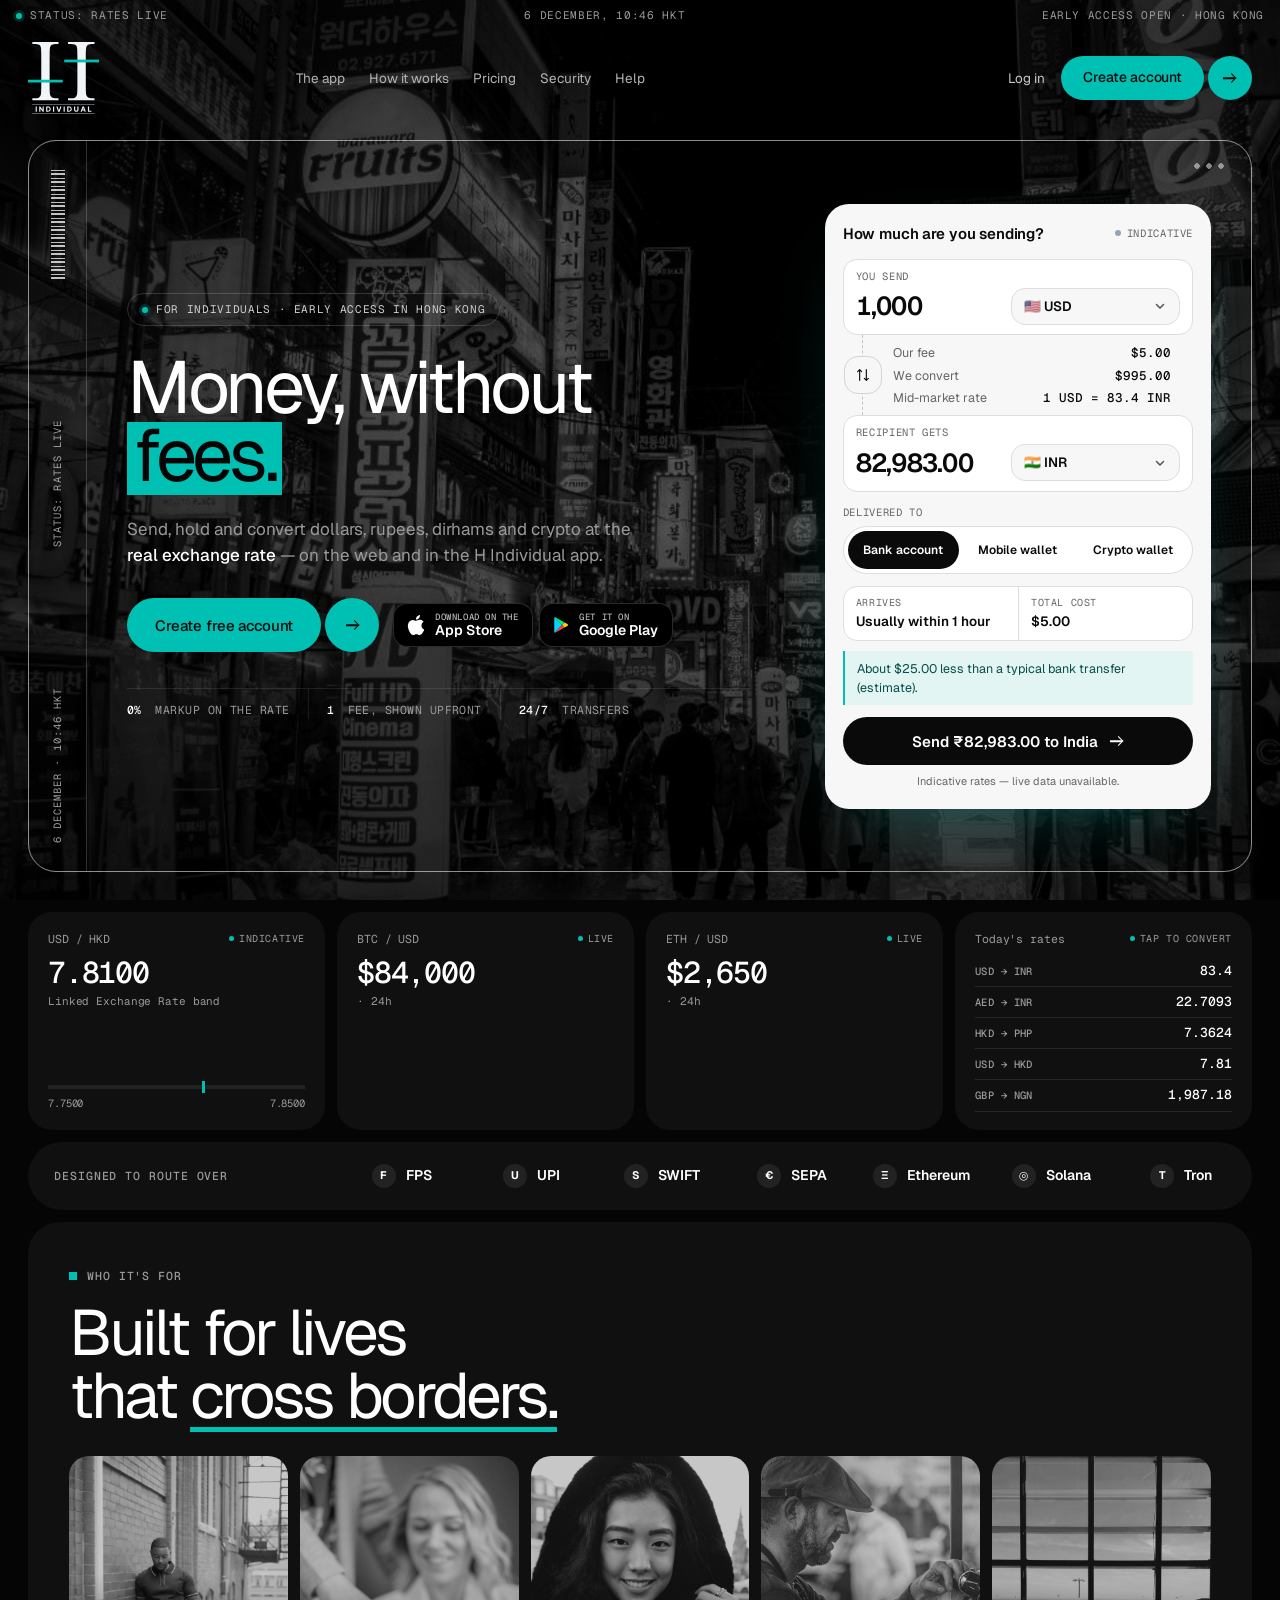
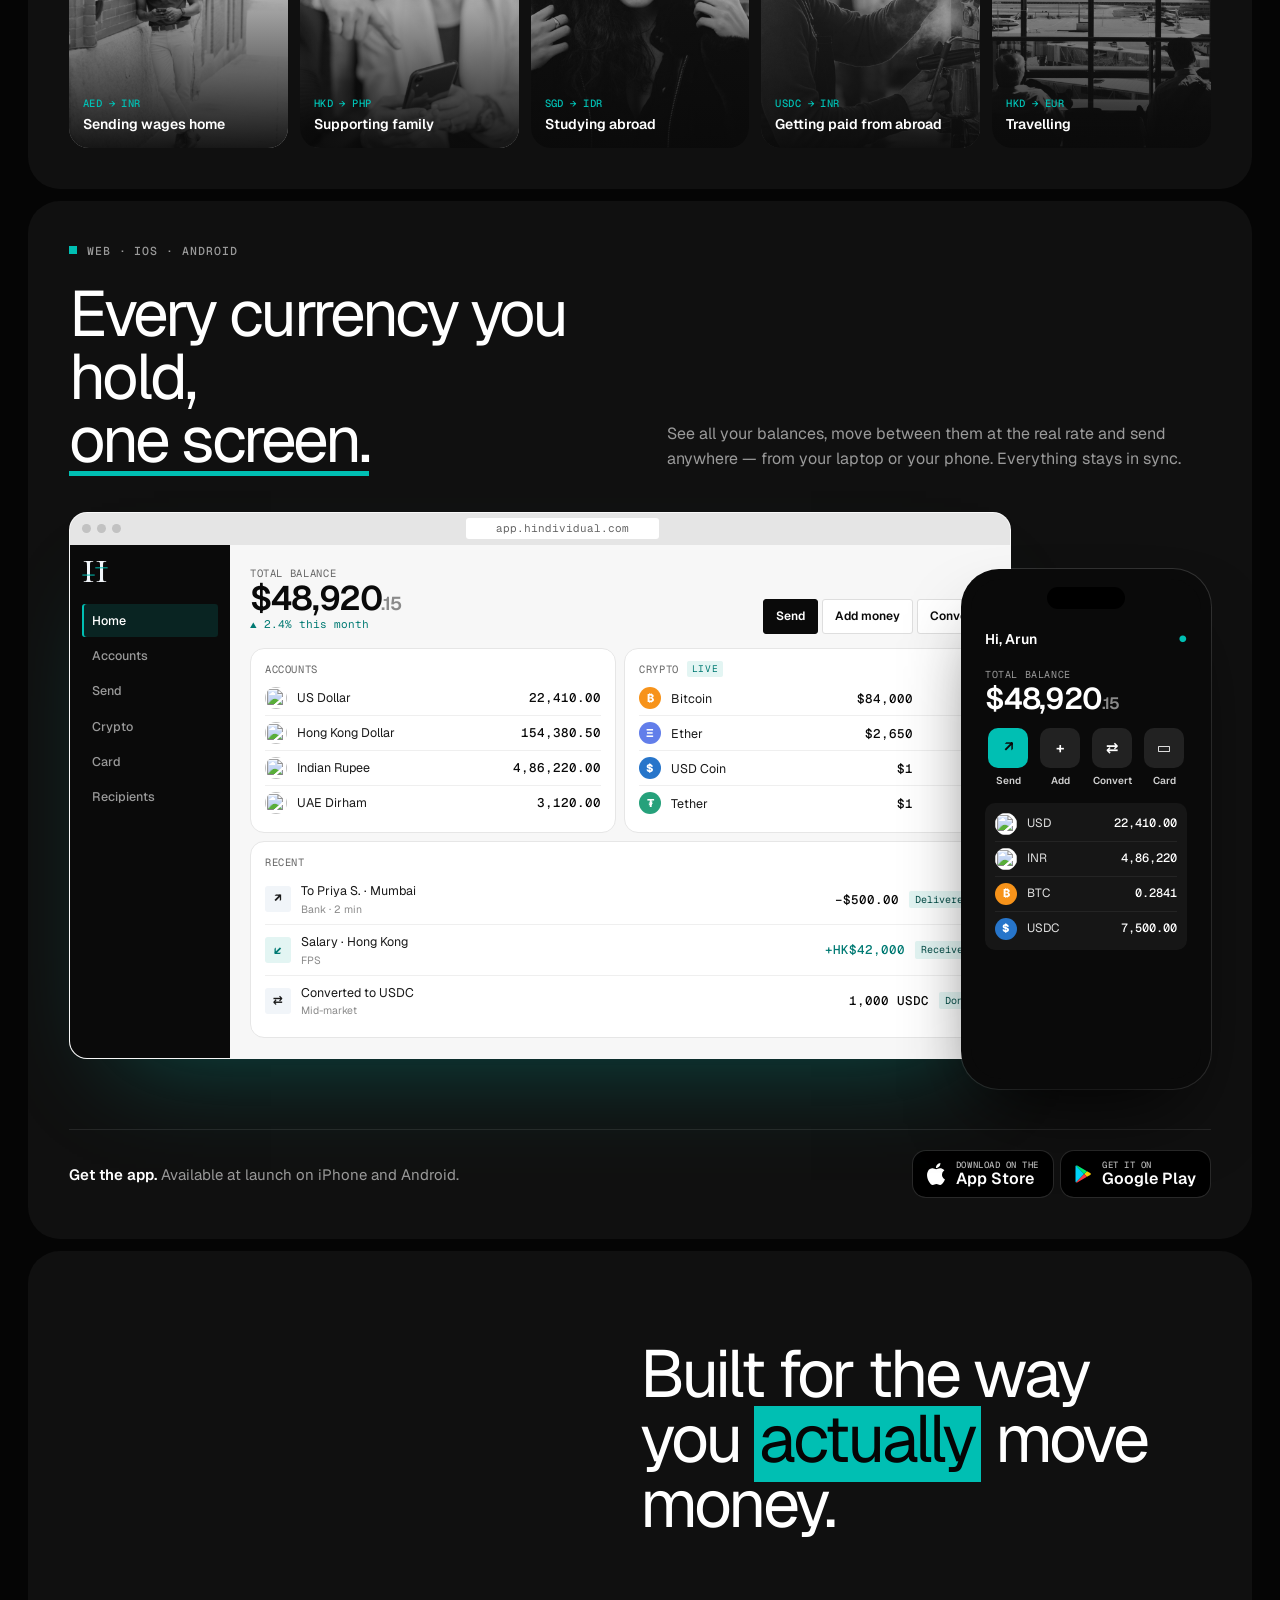
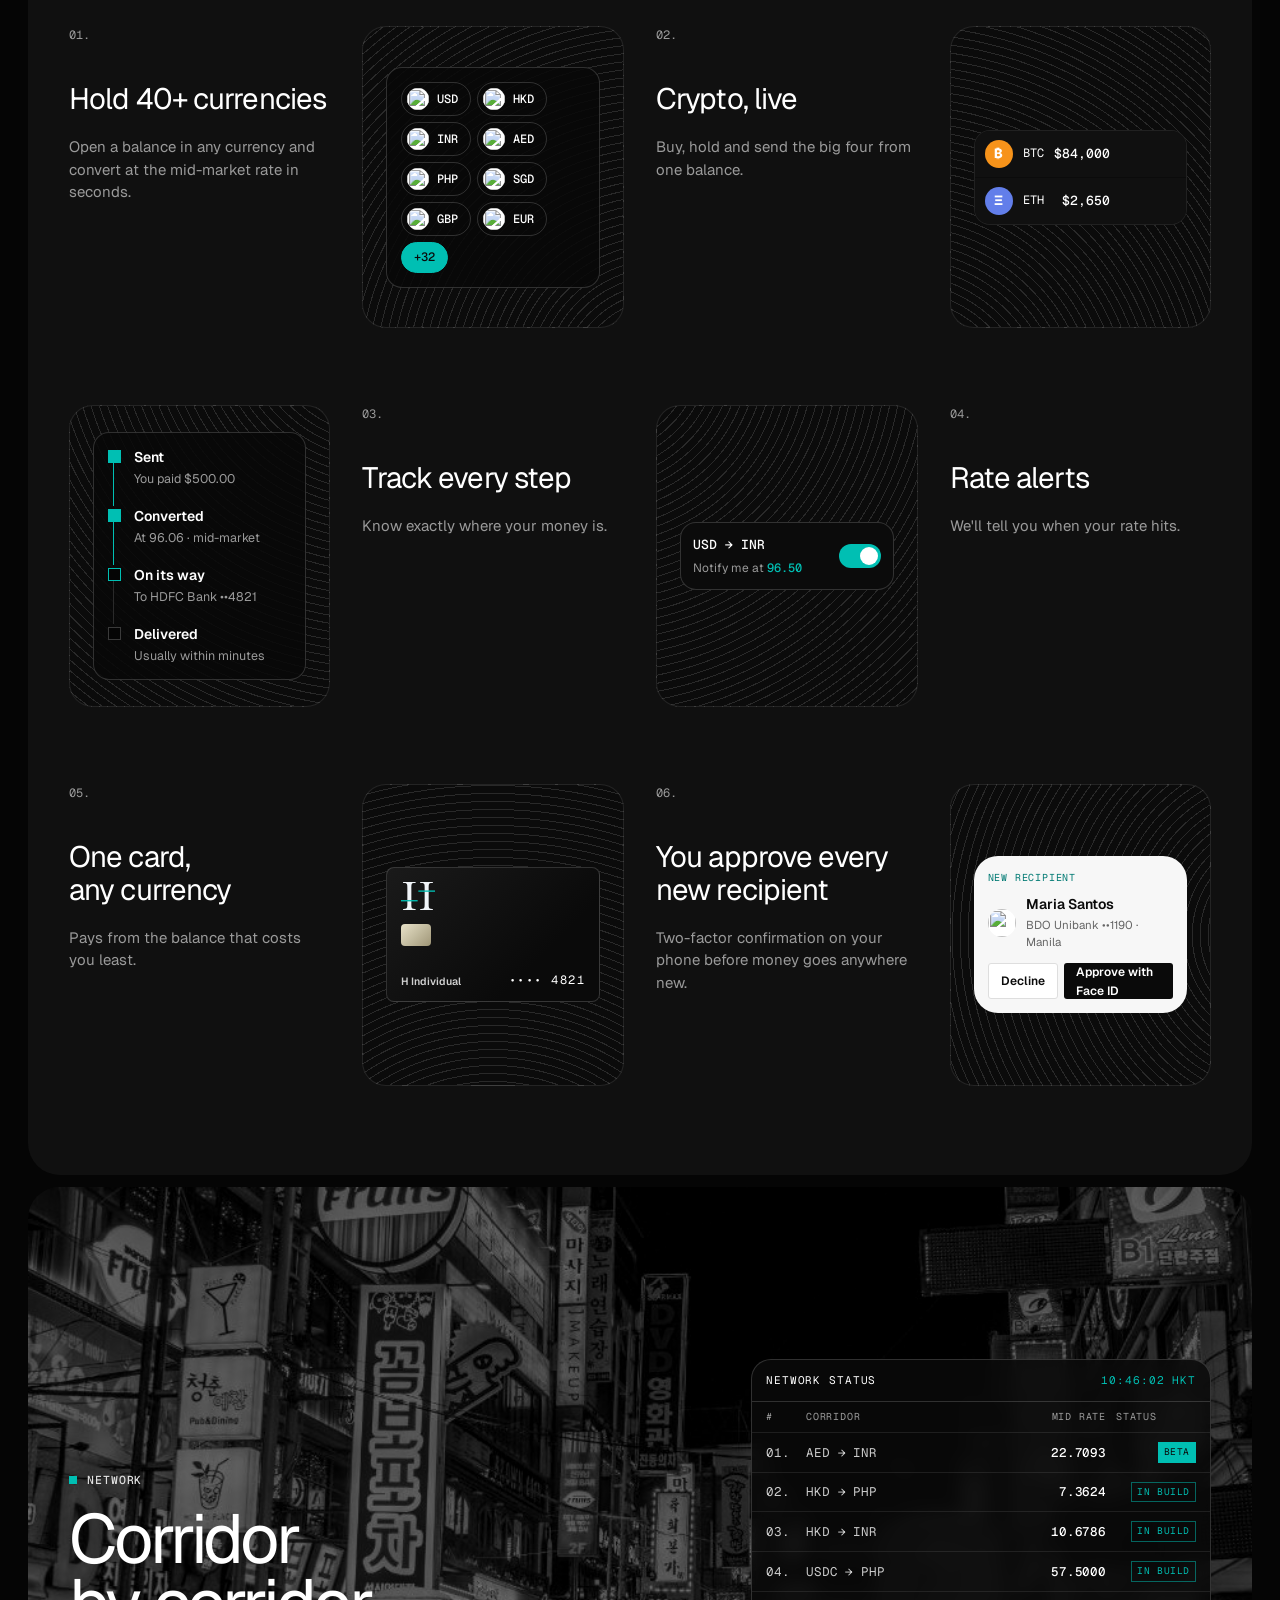
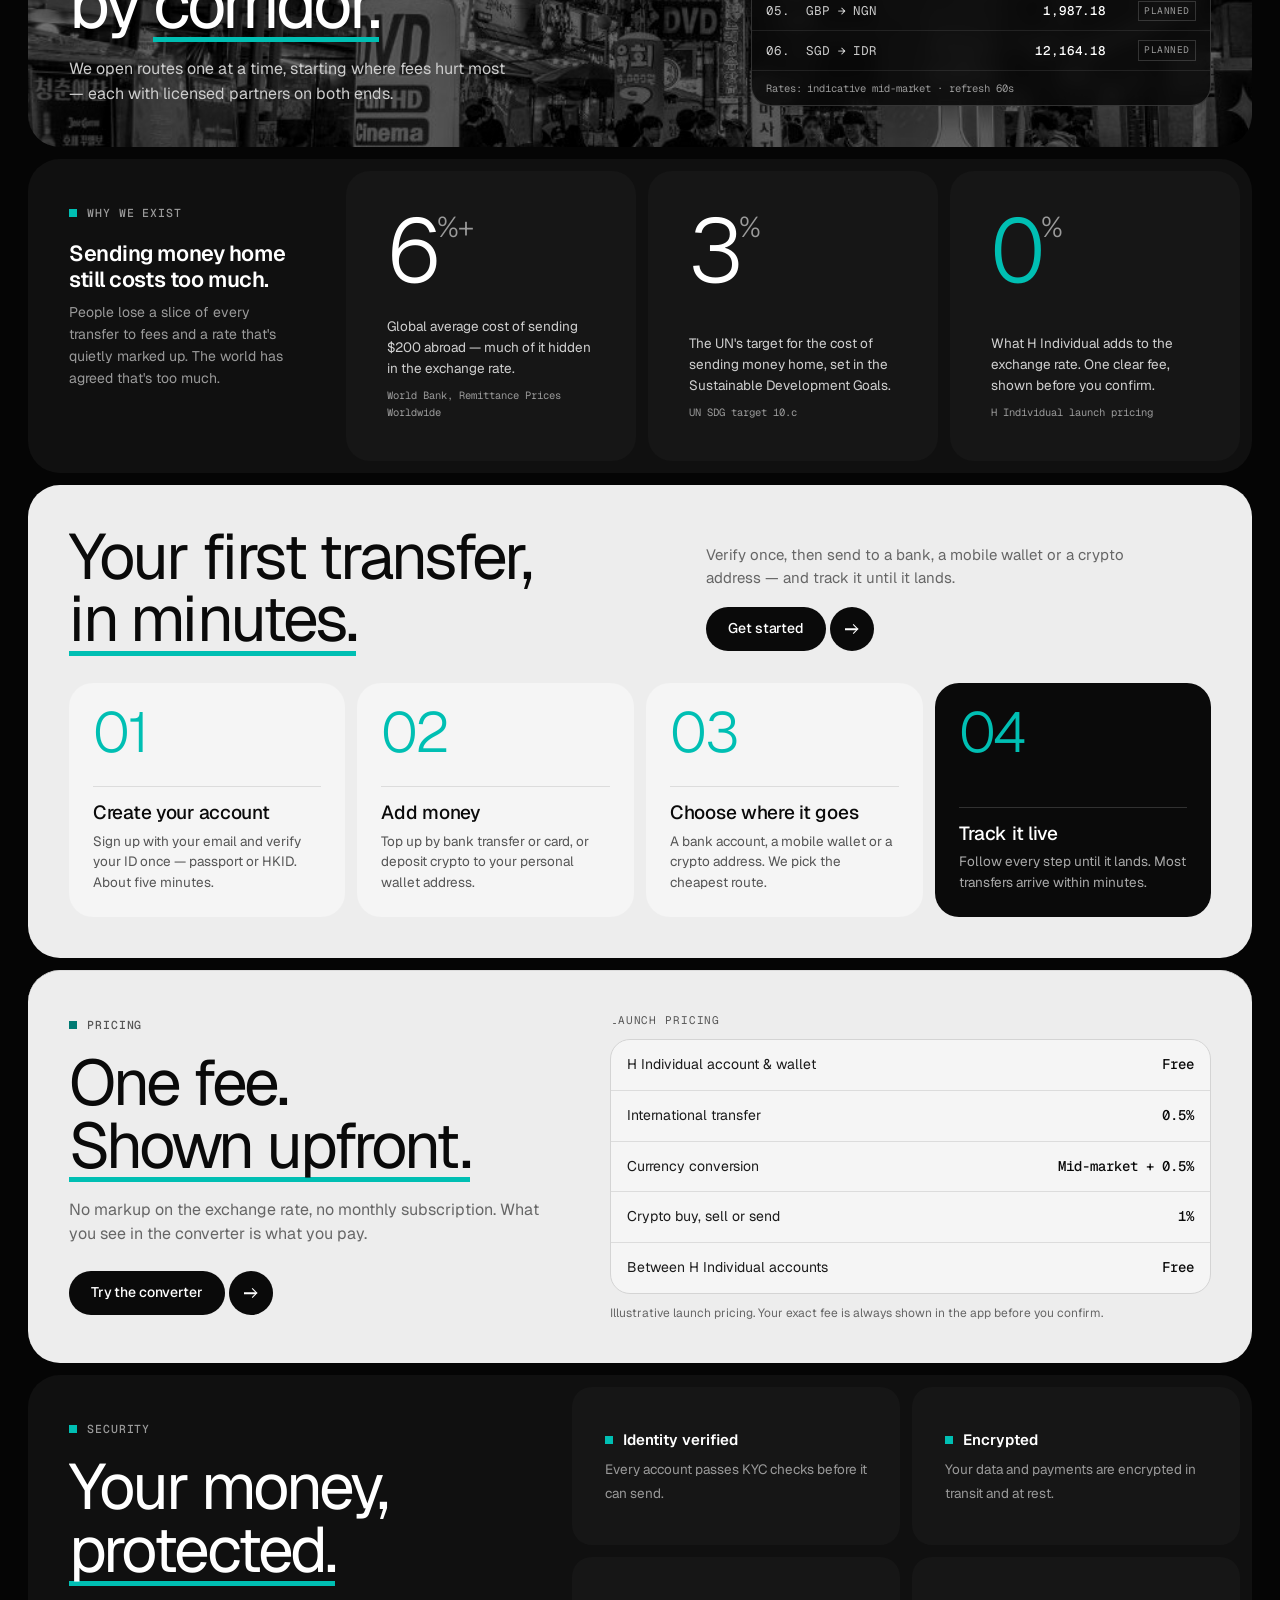
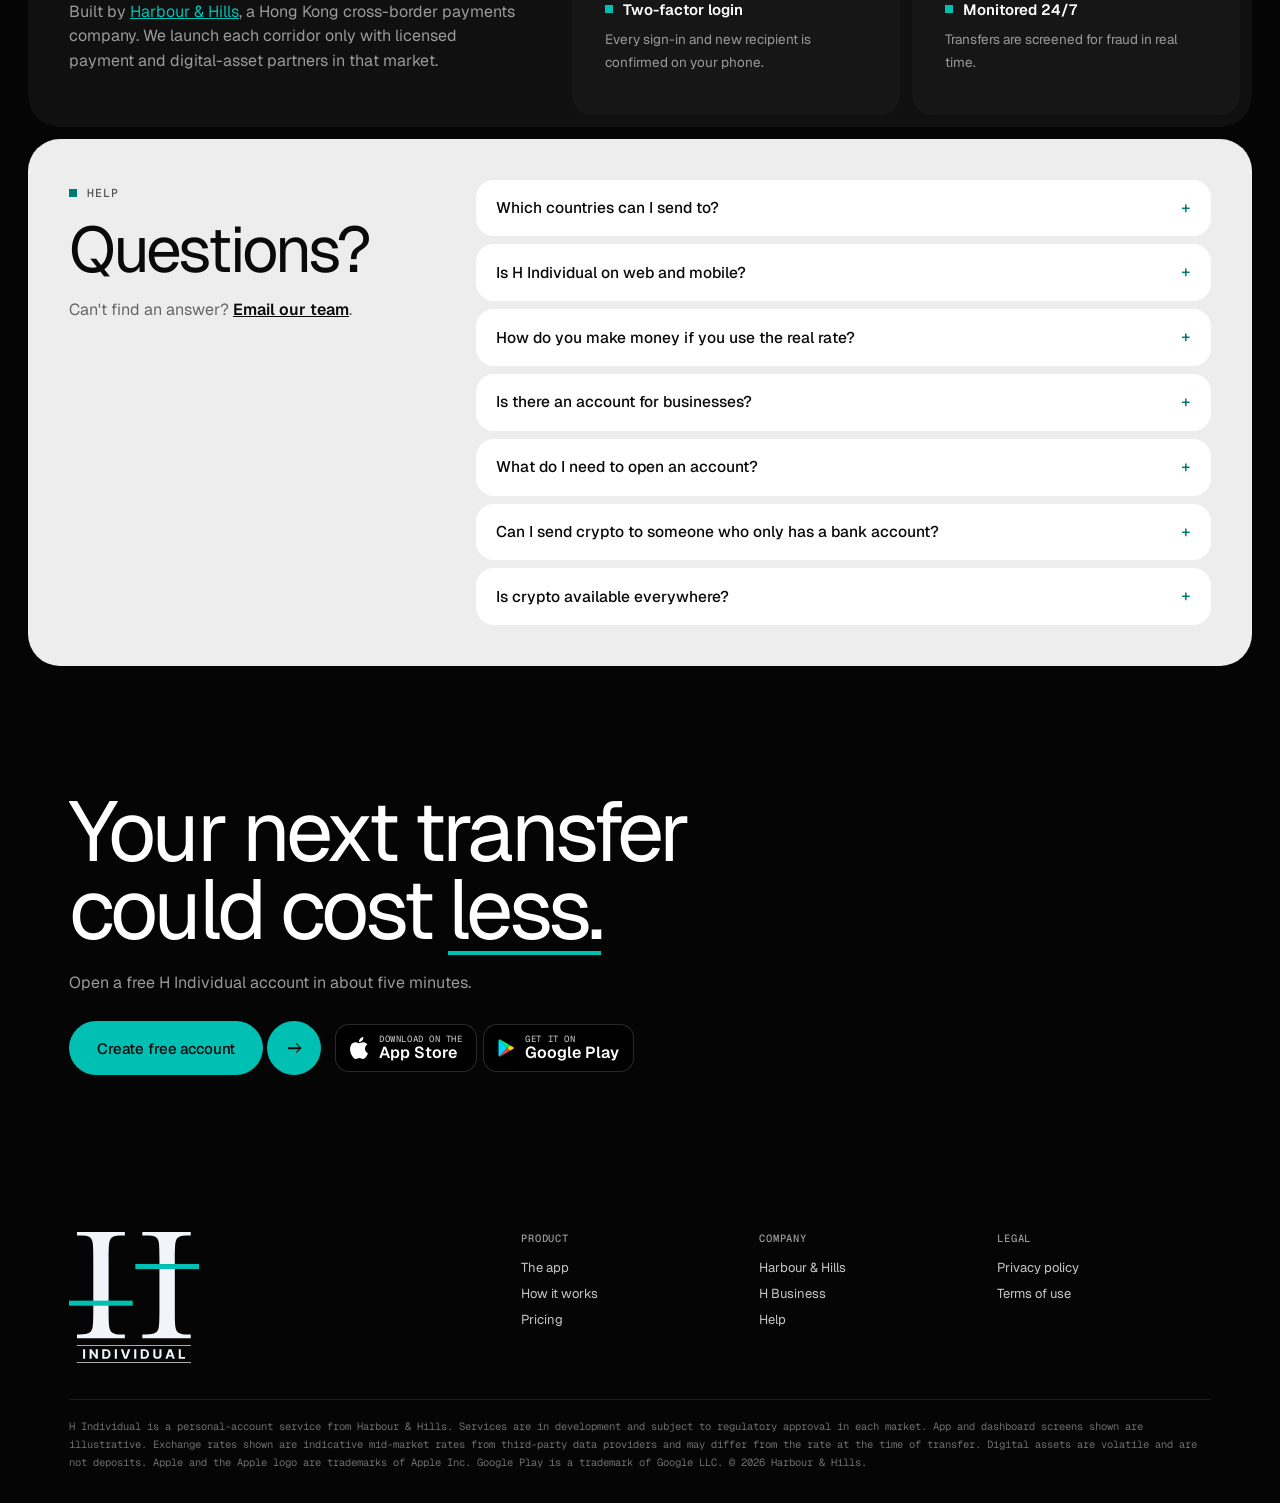
==== commit cc8c2ea0: "Mark: crop to the real letterform height (459) so mock-ups and favicon aren't clipped Co-Authored-By" ====
--- a/index.html
+++ b/index.html
@@ -9,7 +9,7 @@
 <link rel="preconnect" href="https://fonts.googleapis.com">
 <link rel="preconnect" href="https://fonts.gstatic.com" crossorigin>
 <link href="https://fonts.googleapis.com/css2?family=Geist:wght@300;400;500;600&family=Geist+Mono:wght@400;500&family=Inter:wght@400;500;600&display=swap" rel="stylesheet">
-<link rel="icon" type="image/svg+xml" href="assets/mark.svg?v=2">
+<link rel="icon" type="image/svg+xml" href="assets/mark.svg?v=3">
 <link rel="stylesheet" href="assets/site.css">
 </head>
 <body>
@@ -17,7 +17,7 @@
 <div class="scrollline" aria-hidden="true"></div>
 
 <svg width="0" height="0" style="position:absolute" aria-hidden="true">
-  <symbol id="mark" viewBox="0 48.42 560.07 417.6">
+  <symbol id="mark" viewBox="0 48.42 560.07 459">
     <path fill="var(--mark-ink,#f1f5f9)" d="M34.32,48.42v15.55h8.45c23.21,0,38.26,2.03,45.14,6.09,6.87,4.06,11.38,11.38,13.53,21.98,2.14,10.6,3.21,34.15,3.21,70.67v224.86c0,38.32-1.07,62.72-3.21,73.2-2.15,10.48-6.99,18.21-14.54,23.16-7.56,4.96-21.13,7.44-40.74,7.44h-11.83v15.55h206.26v-15.55h-11.83c-20.52,0-34.44-2.7-41.76-8.12-7.33-5.41-11.89-13.69-13.69-24.85-1.81-11.16-2.71-34.77-2.71-70.84v-224.86c0-38.09,1.18-62.21,3.55-72.36,2.37-10.14,7.04-17.07,14.03-20.8,6.98-3.72,21.64-5.58,43.96-5.58h8.45v-15.55H34.32Z"/>
     <path fill="var(--mark-ink,#f1f5f9)" d="M315.93,48.42v15.55h12.17c23.21,0,38.26,2.03,45.14,6.09,6.87,4.06,11.33,11.38,13.36,21.98,2.03,10.6,3.04,34.15,3.04,70.67v224.86c0,38.32-1.01,62.72-3.04,73.2-2.03,10.48-6.82,18.21-14.37,23.16-7.56,4.96-21.02,7.44-40.41,7.44h-15.89v15.55h208.62v-15.55h-10.48c-20.51,0-34.49-2.7-41.93-8.12-7.44-5.41-12-13.69-13.69-24.85-1.69-11.16-2.54-34.77-2.54-70.84v-224.86c0-38.09,1.18-62.21,3.55-72.36,2.37-10.14,7.04-17.07,14.03-20.8,6.98-3.72,21.75-5.58,44.3-5.58h6.76v-15.55h-208.62Z"/>
     <rect fill="var(--mark-bar,#00bfb3)" y="344.85" width="274.43" height="21.87"/>
@@ -177,7 +177,7 @@
       <div class="browser__bar"><i></i><i></i><i></i><span>app.hindividual.com</span></div>
       <div class="dash">
         <aside class="dash__side">
-          <svg viewBox="0 0 560.07 417.6" width="26" height="19" aria-hidden="true"><use href="#mark"/></svg>
+          <svg viewBox="0 0 560.07 459" width="26" height="21" aria-hidden="true"><use href="#mark"/></svg>
           <nav><b class="on">Home</b><b>Accounts</b><b>Send</b><b>Crypto</b><b>Card</b><b>Recipients</b></nav>
         </aside>
         <div class="dash__main">
@@ -276,7 +276,7 @@
     <article class="w" data-reveal>
       <div class="w__txt"><h3>One card, any currency</h3><p>Pays from the balance that costs you least.</p></div>
       <div class="w__ui card-mock" aria-hidden="true">
-        <svg viewBox="0 0 560.07 417.6" width="34" height="25"><use href="#mark"/></svg>
+        <svg viewBox="0 0 560.07 459" width="34" height="28"><use href="#mark"/></svg>
         <span class="card-mock__chip"></span><span class="card-mock__num">•••• 4821</span><span class="card-mock__name">H Individual</span>
       </div>
     </article>
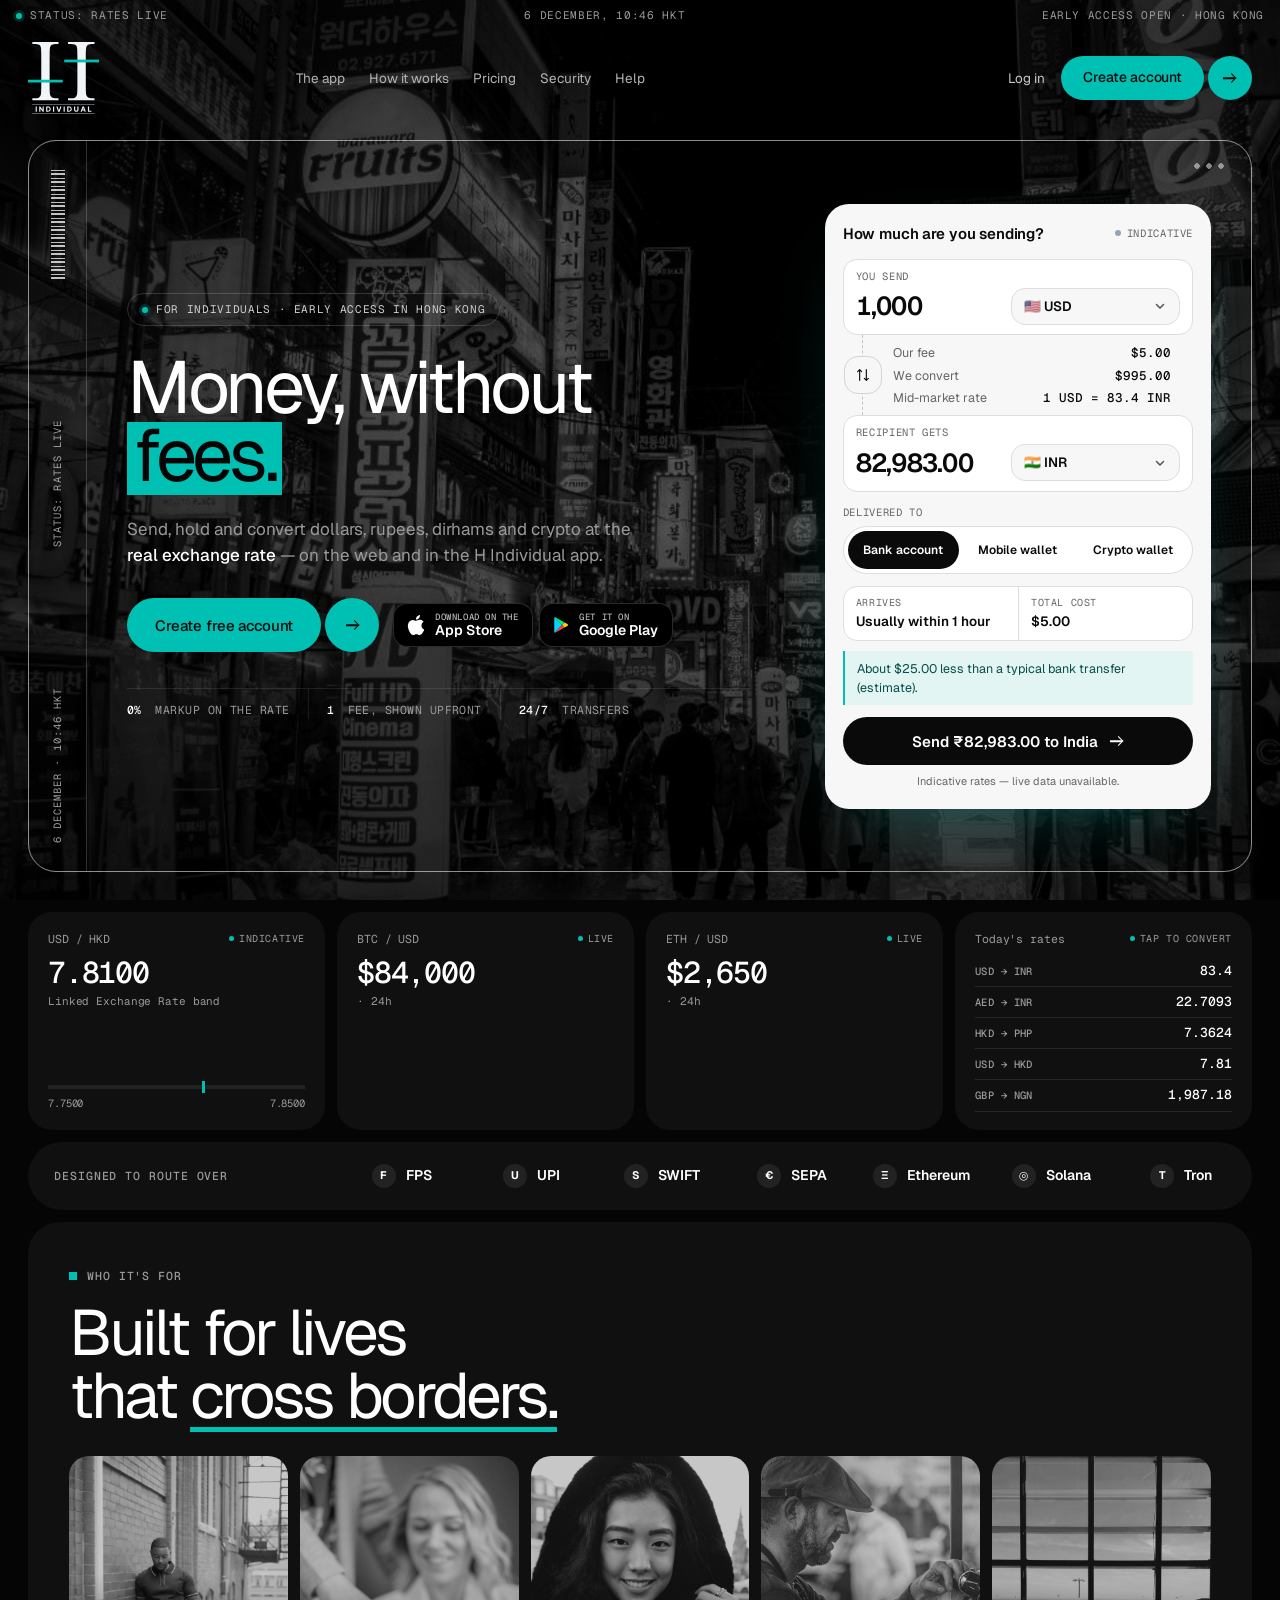
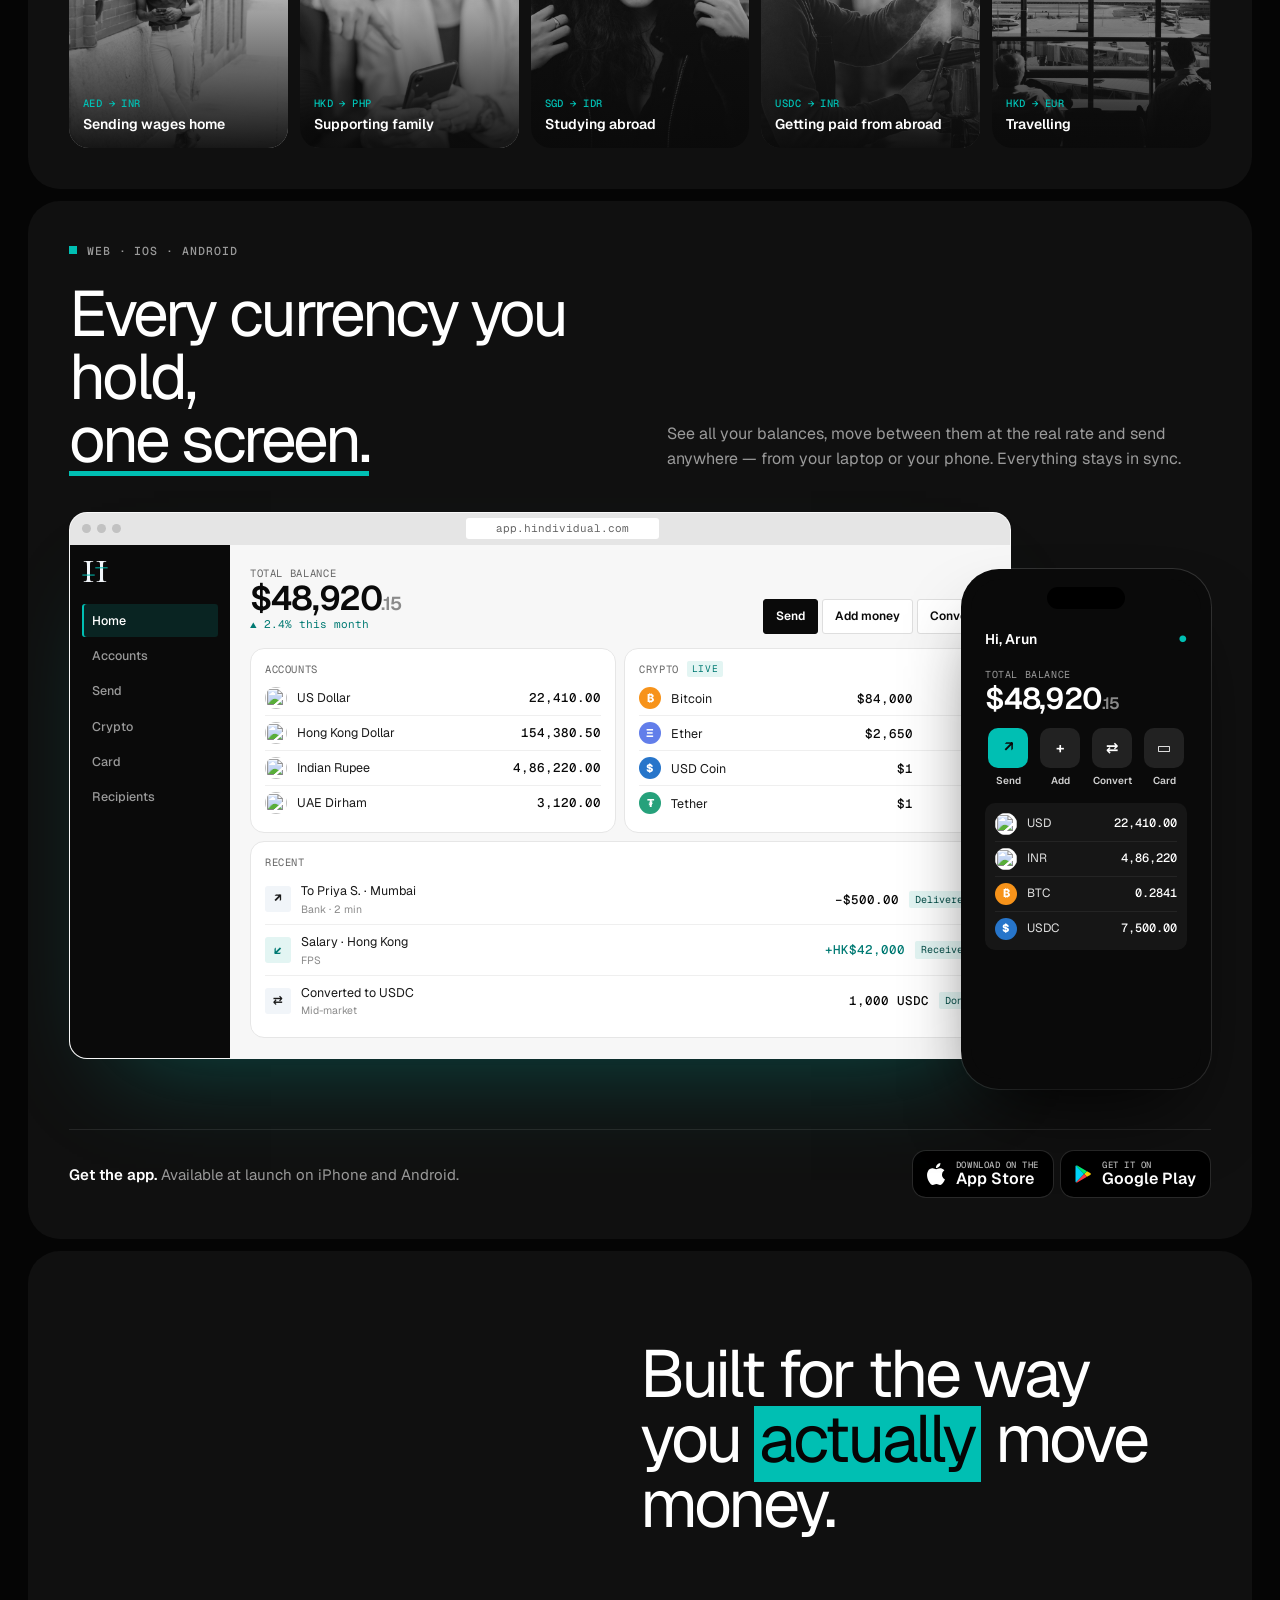
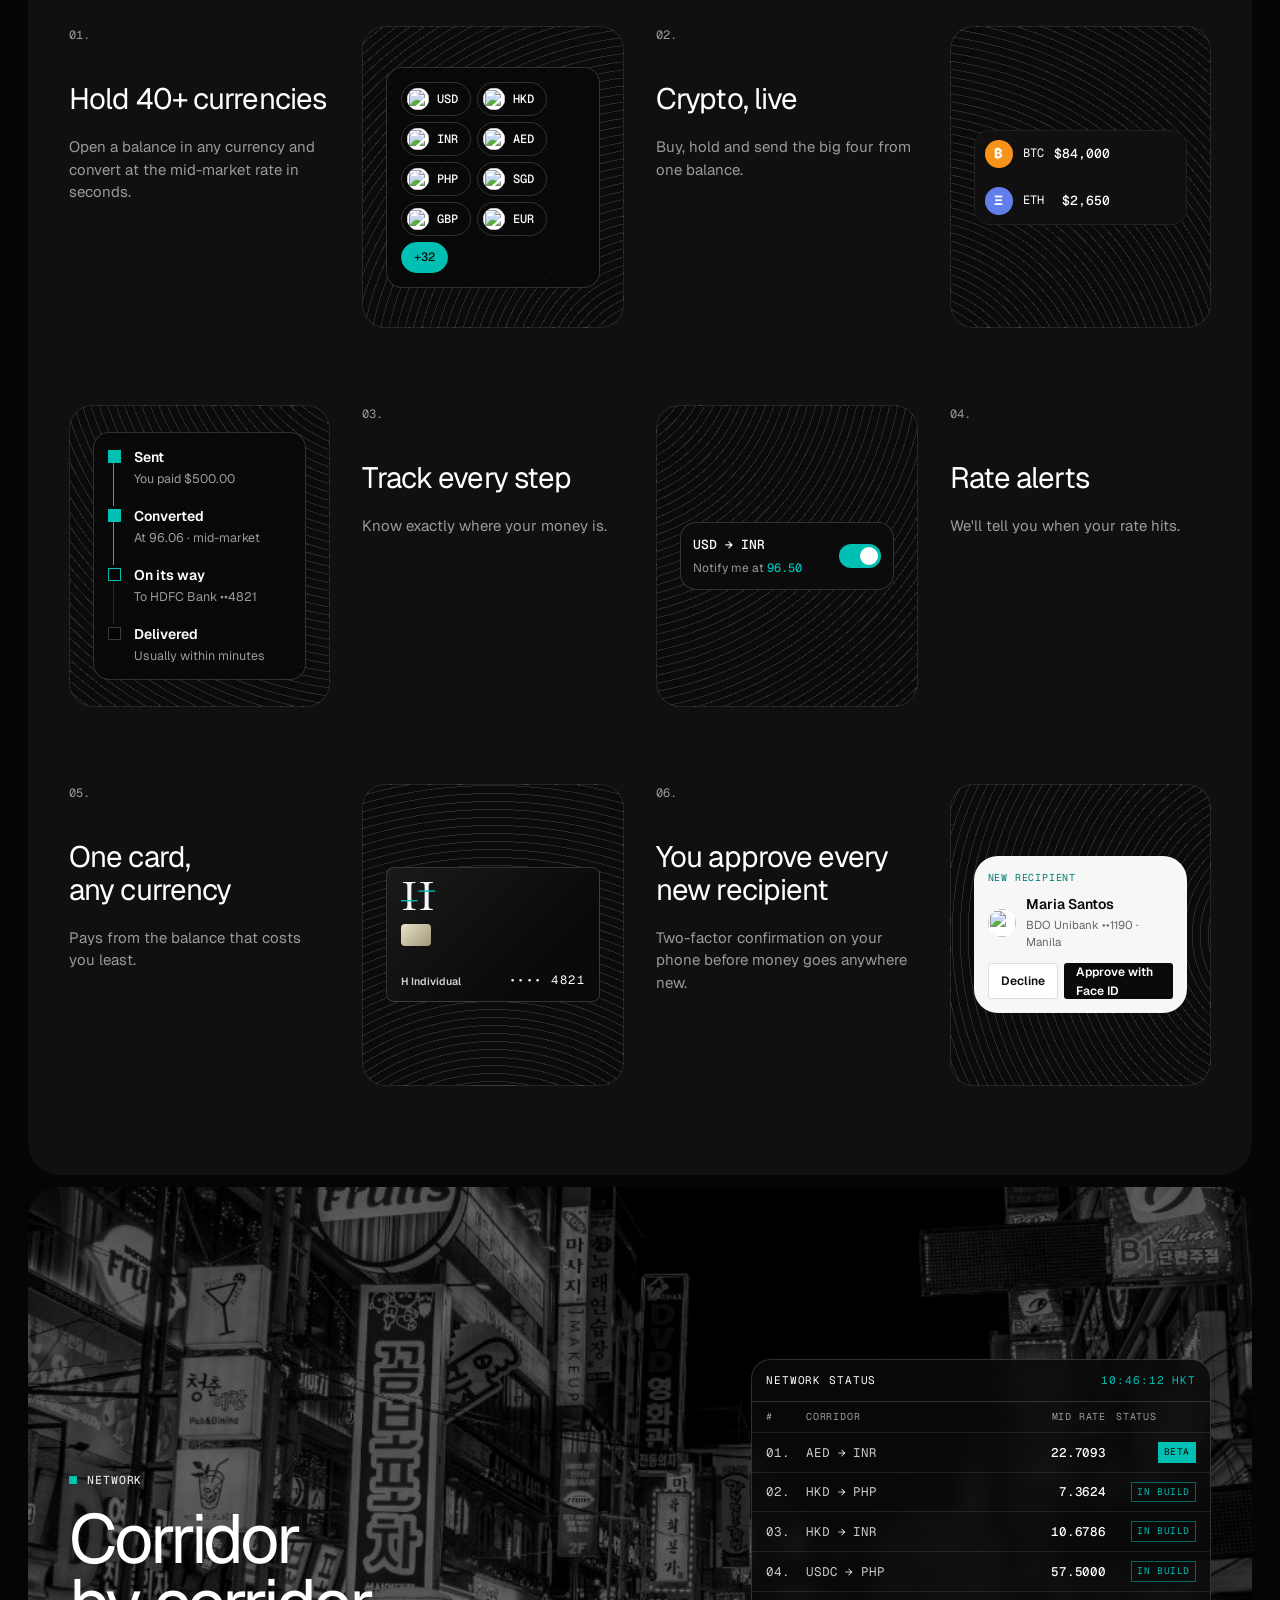
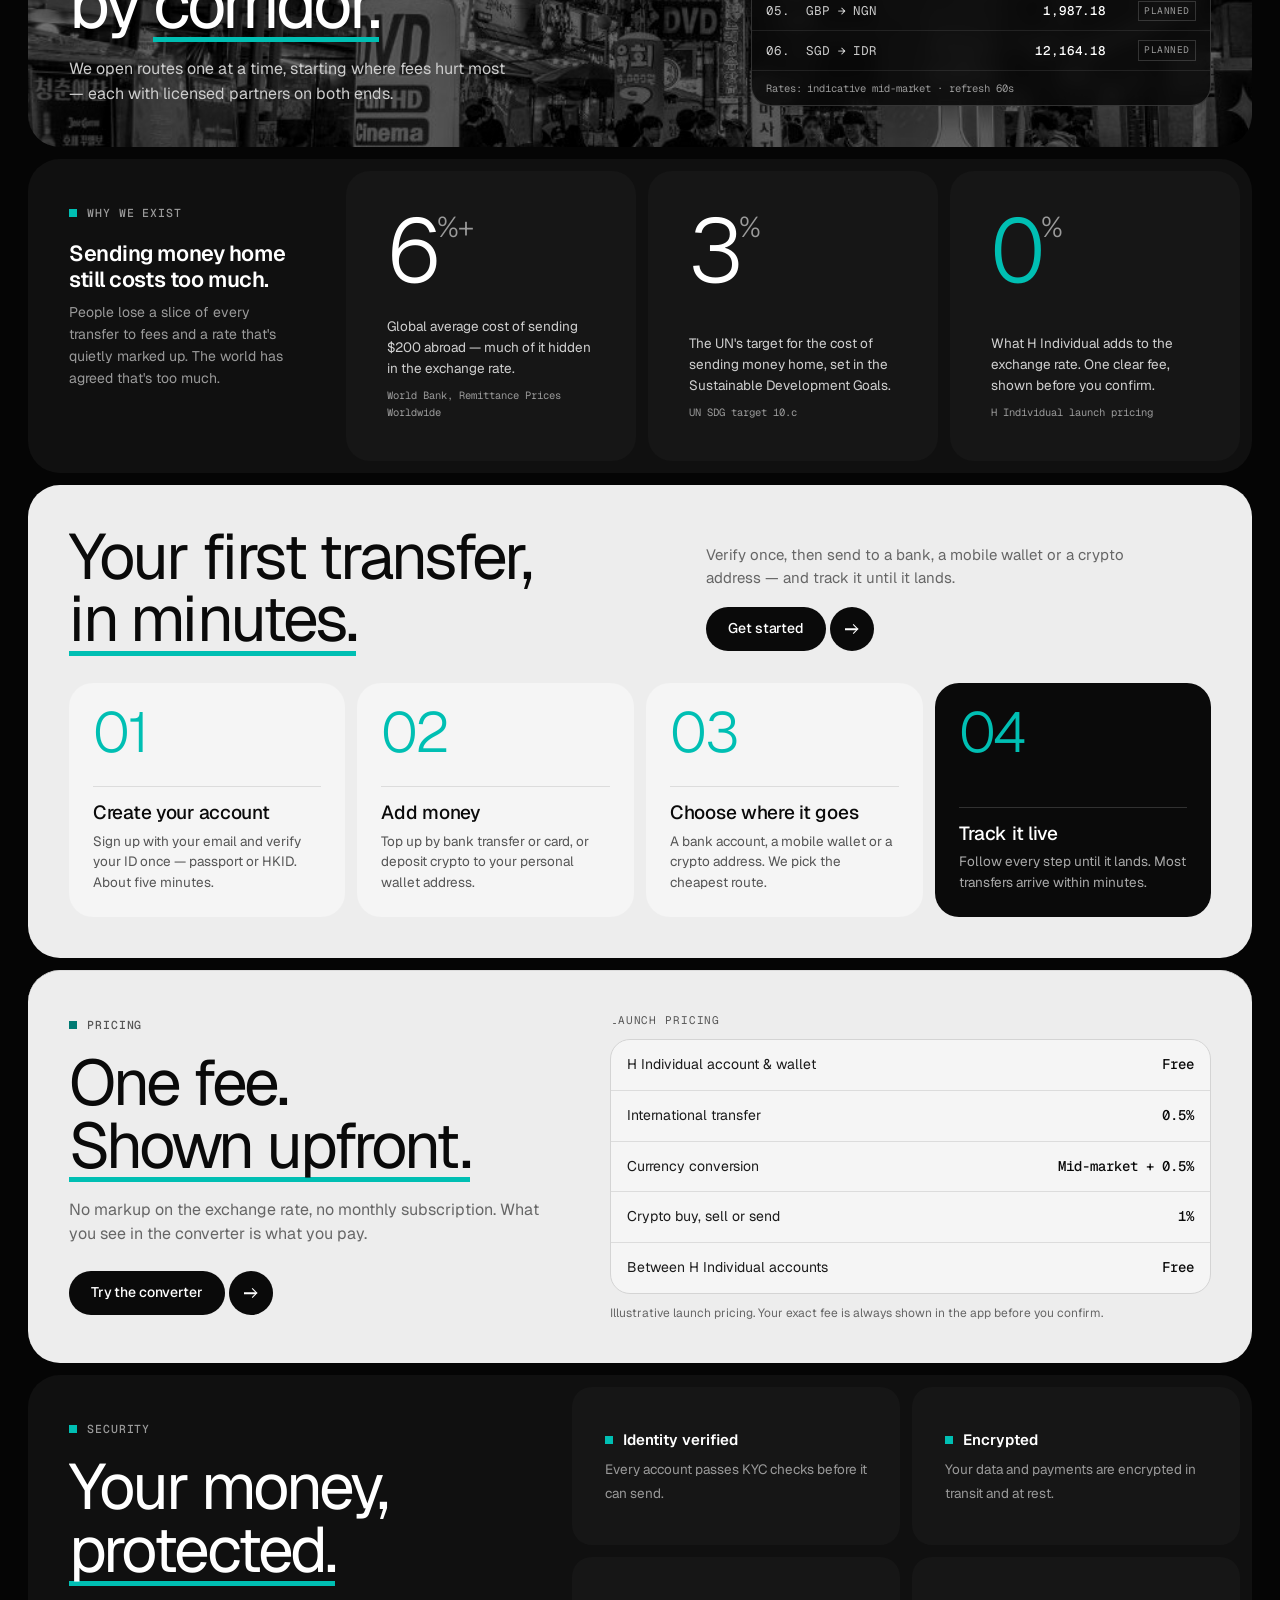
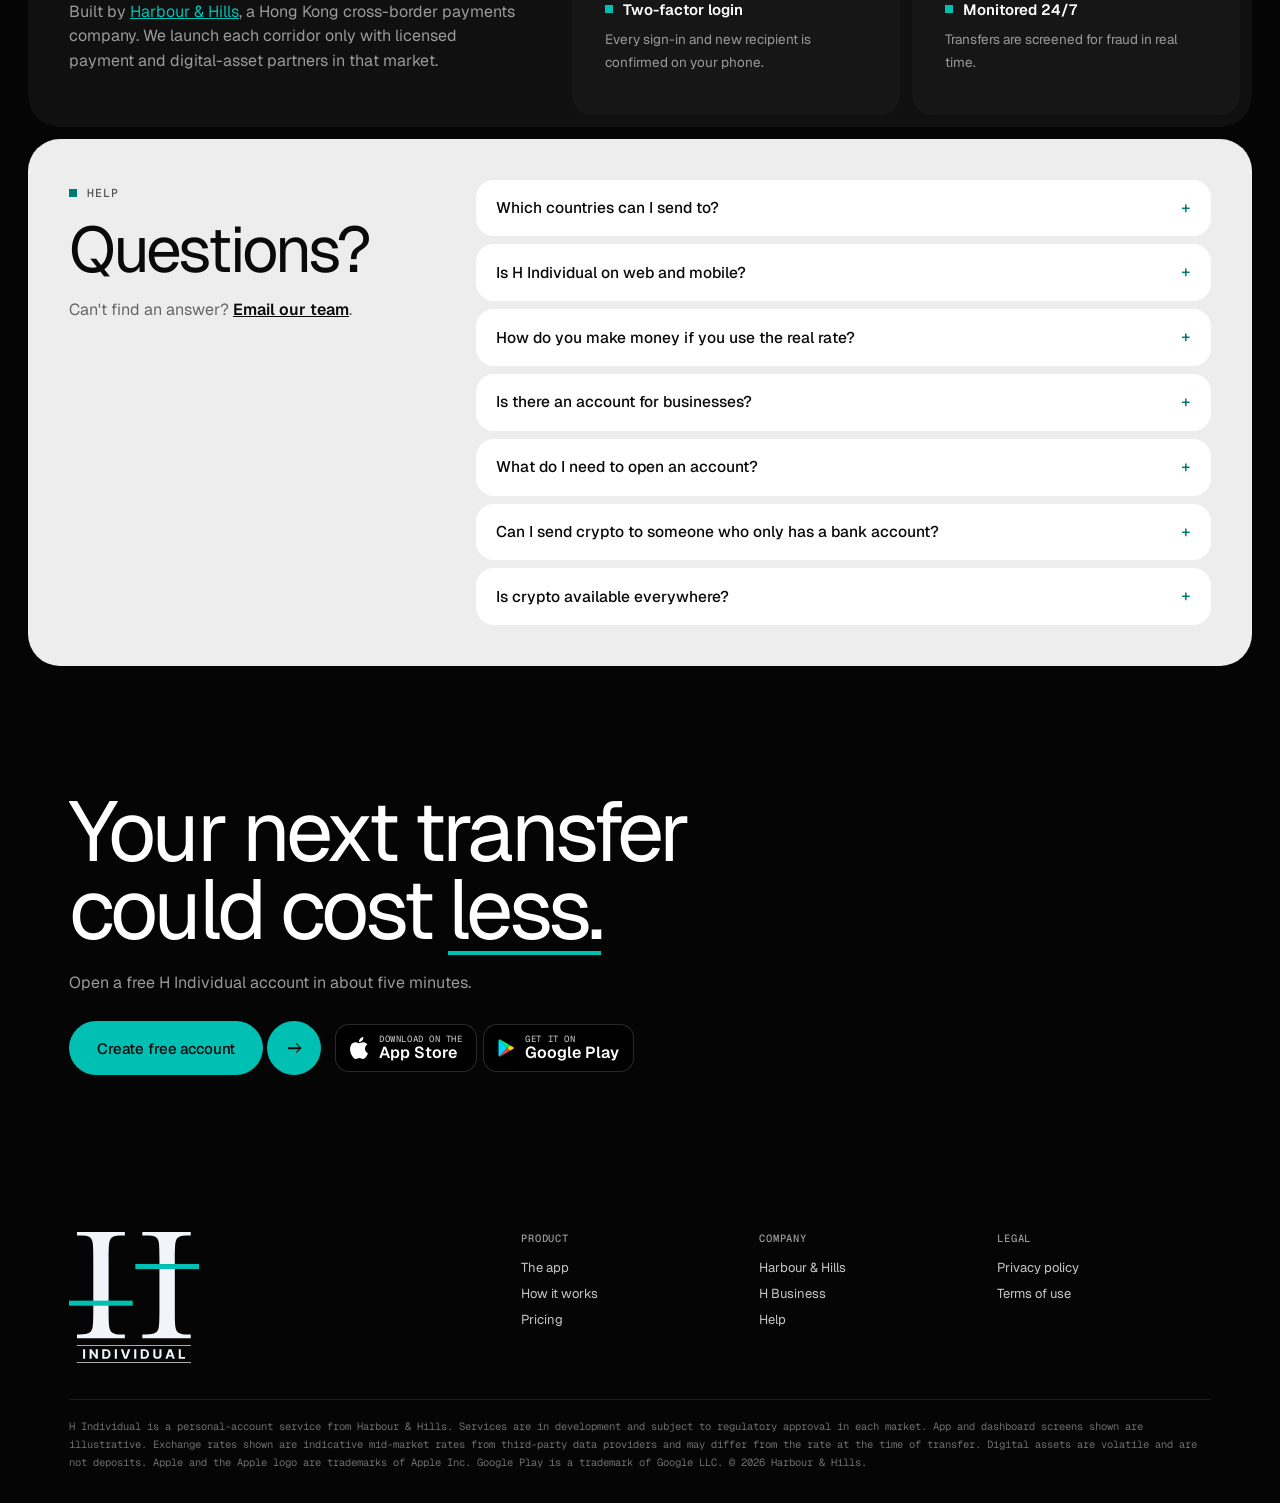
==== commit ac01cecf: "Legal template: Terms of use page (draft content, Compliance placeholders), linked from footer and s" ====
--- a/index.html
+++ b/index.html
@@ -419,7 +419,7 @@
     <a href="#top" class="foot__logo"><img src="assets/logo-light.svg?v=2" width="150" height="150" alt="H Individual"></a>
     <div><h3>Product</h3><a href="#app">The app</a><a href="#how">How it works</a><a href="#pricing">Pricing</a></div>
     <div><h3>Company</h3><a href="https://www.harbourandhills.com/hk/index.html" target="_blank" rel="noopener">Harbour &amp; Hills</a><a href="#business">H Business</a><a href="#faq">Help</a></div>
-    <div><h3>Legal</h3><a href="#">Privacy policy</a><a href="#">Terms of use</a></div>
+    <div><h3>Legal</h3><a href="#">Privacy policy</a><a href="terms.html">Terms of use</a></div>
   </div>
   <p class="foot__legal">H Individual is a personal-account service from Harbour &amp; Hills. Services are in development and subject to regulatory approval in each market. App and dashboard screens shown are illustrative. Exchange rates shown are indicative mid-market rates from third-party data providers and may differ from the rate at the time of transfer. Digital assets are volatile and are not deposits. Apple and the Apple logo are trademarks of Apple Inc. Google Play is a trademark of Google LLC. © <span data-year></span> Harbour &amp; Hills.</p>
 </footer>
@@ -446,7 +446,7 @@
       <label class="fld"><span>Country you live in</span><select name="country" required>
         <option value="">Select…</option><option>Hong Kong</option><option>United Arab Emirates</option><option>Singapore</option><option>United Kingdom</option><option>India</option><option>Philippines</option><option>Other</option>
       </select><em class="fld__err">Choose your country.</em></label>
-      <label class="check"><input type="checkbox" name="terms" required> <span>I'm 18 or over and agree to the <a href="#">Terms</a> and <a href="#">Privacy Policy</a></span></label>
+      <label class="check"><input type="checkbox" name="terms" required> <span>I'm 18 or over and agree to the <a href="terms.html" target="_blank">Terms</a> and <a href="#">Privacy Policy</a></span></label>
       <em class="fld__err fld__err--terms">Please accept to continue.</em>
       <div class="modal__actions">
         <button class="linkbtn" type="button" data-back>Back</button>
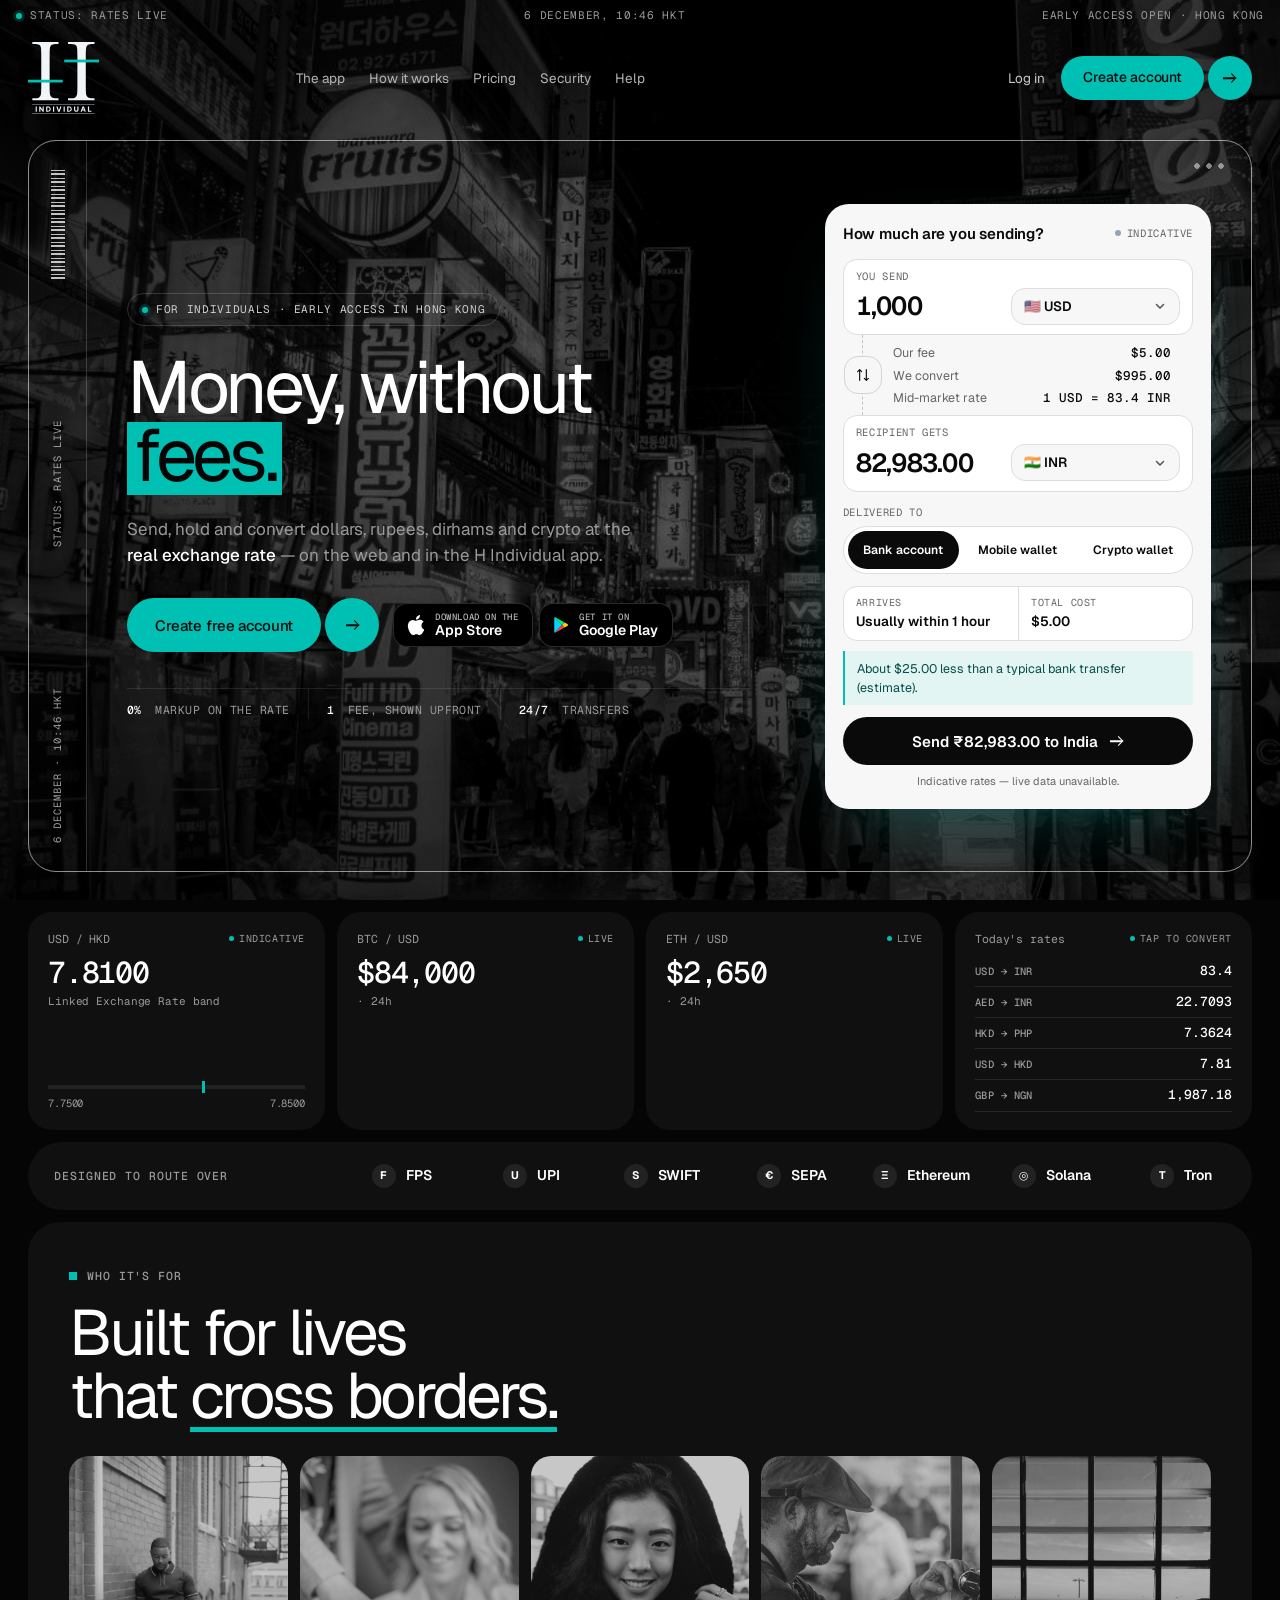
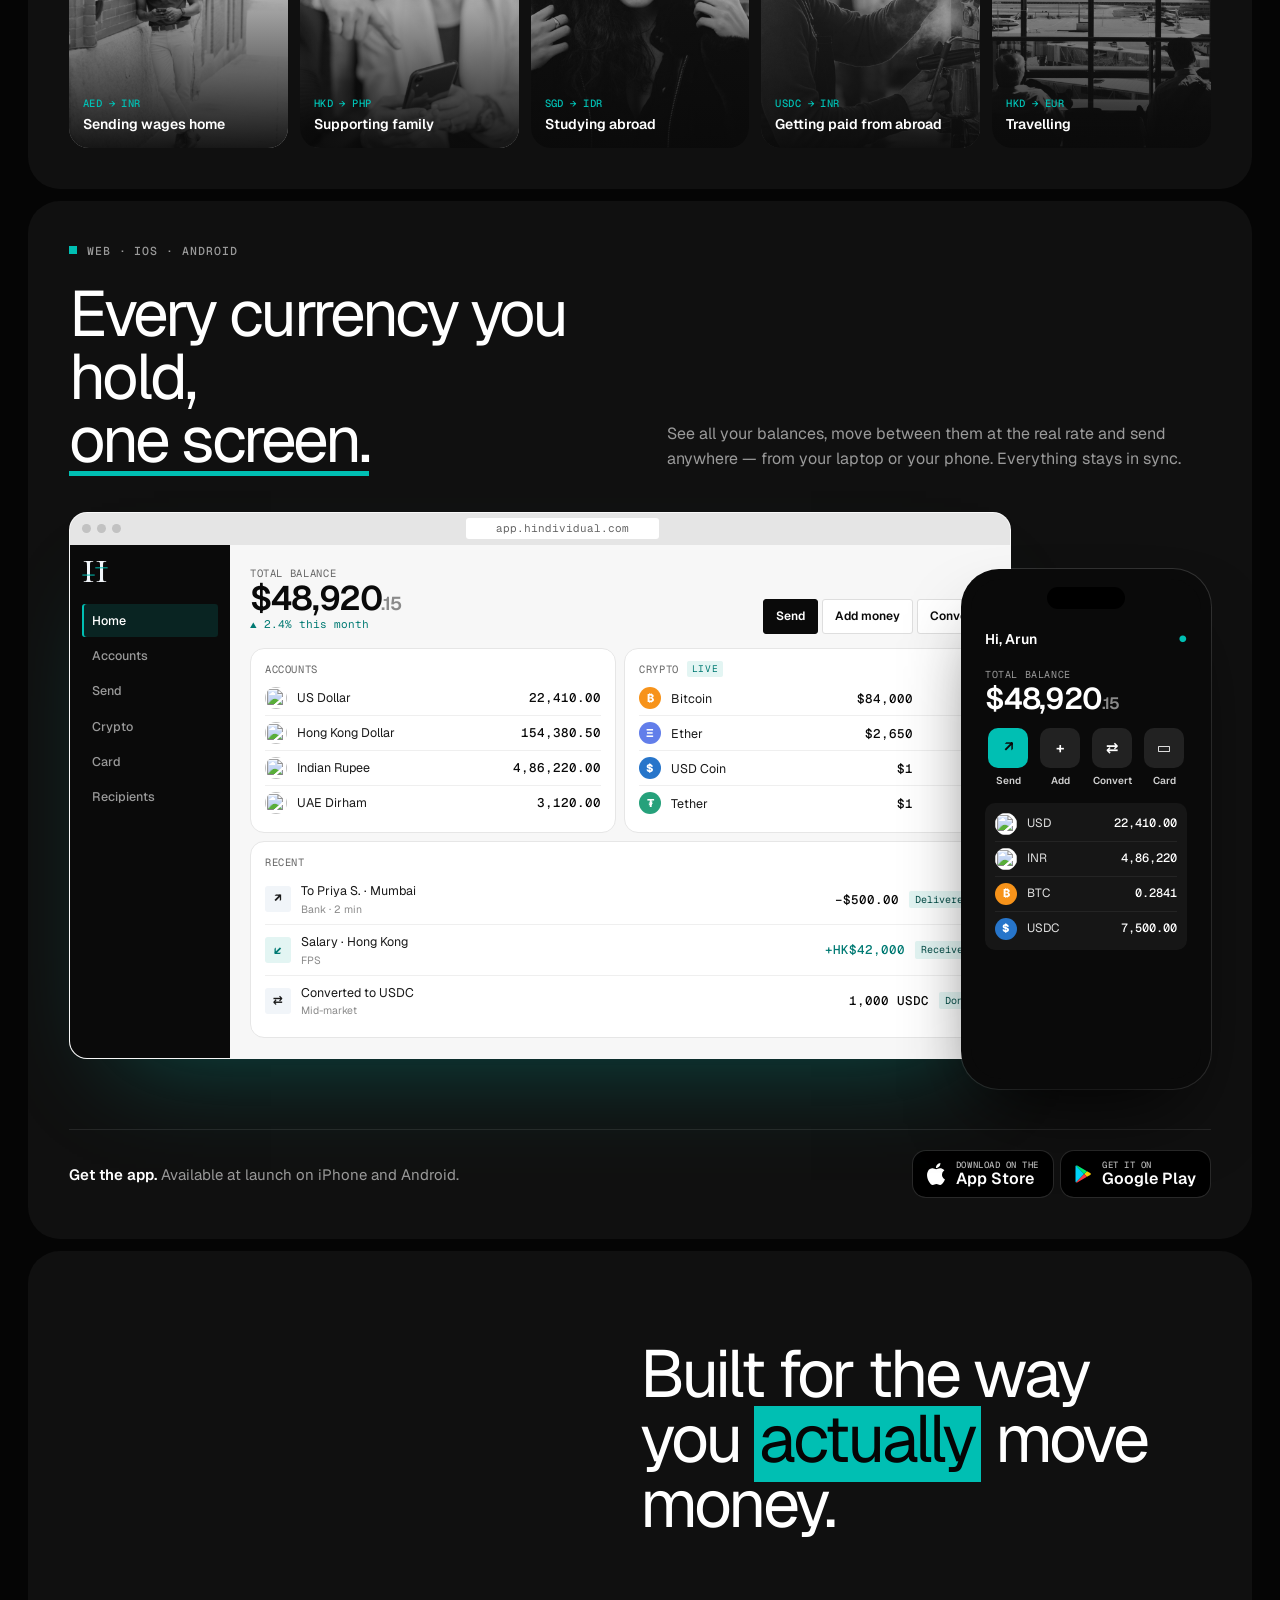
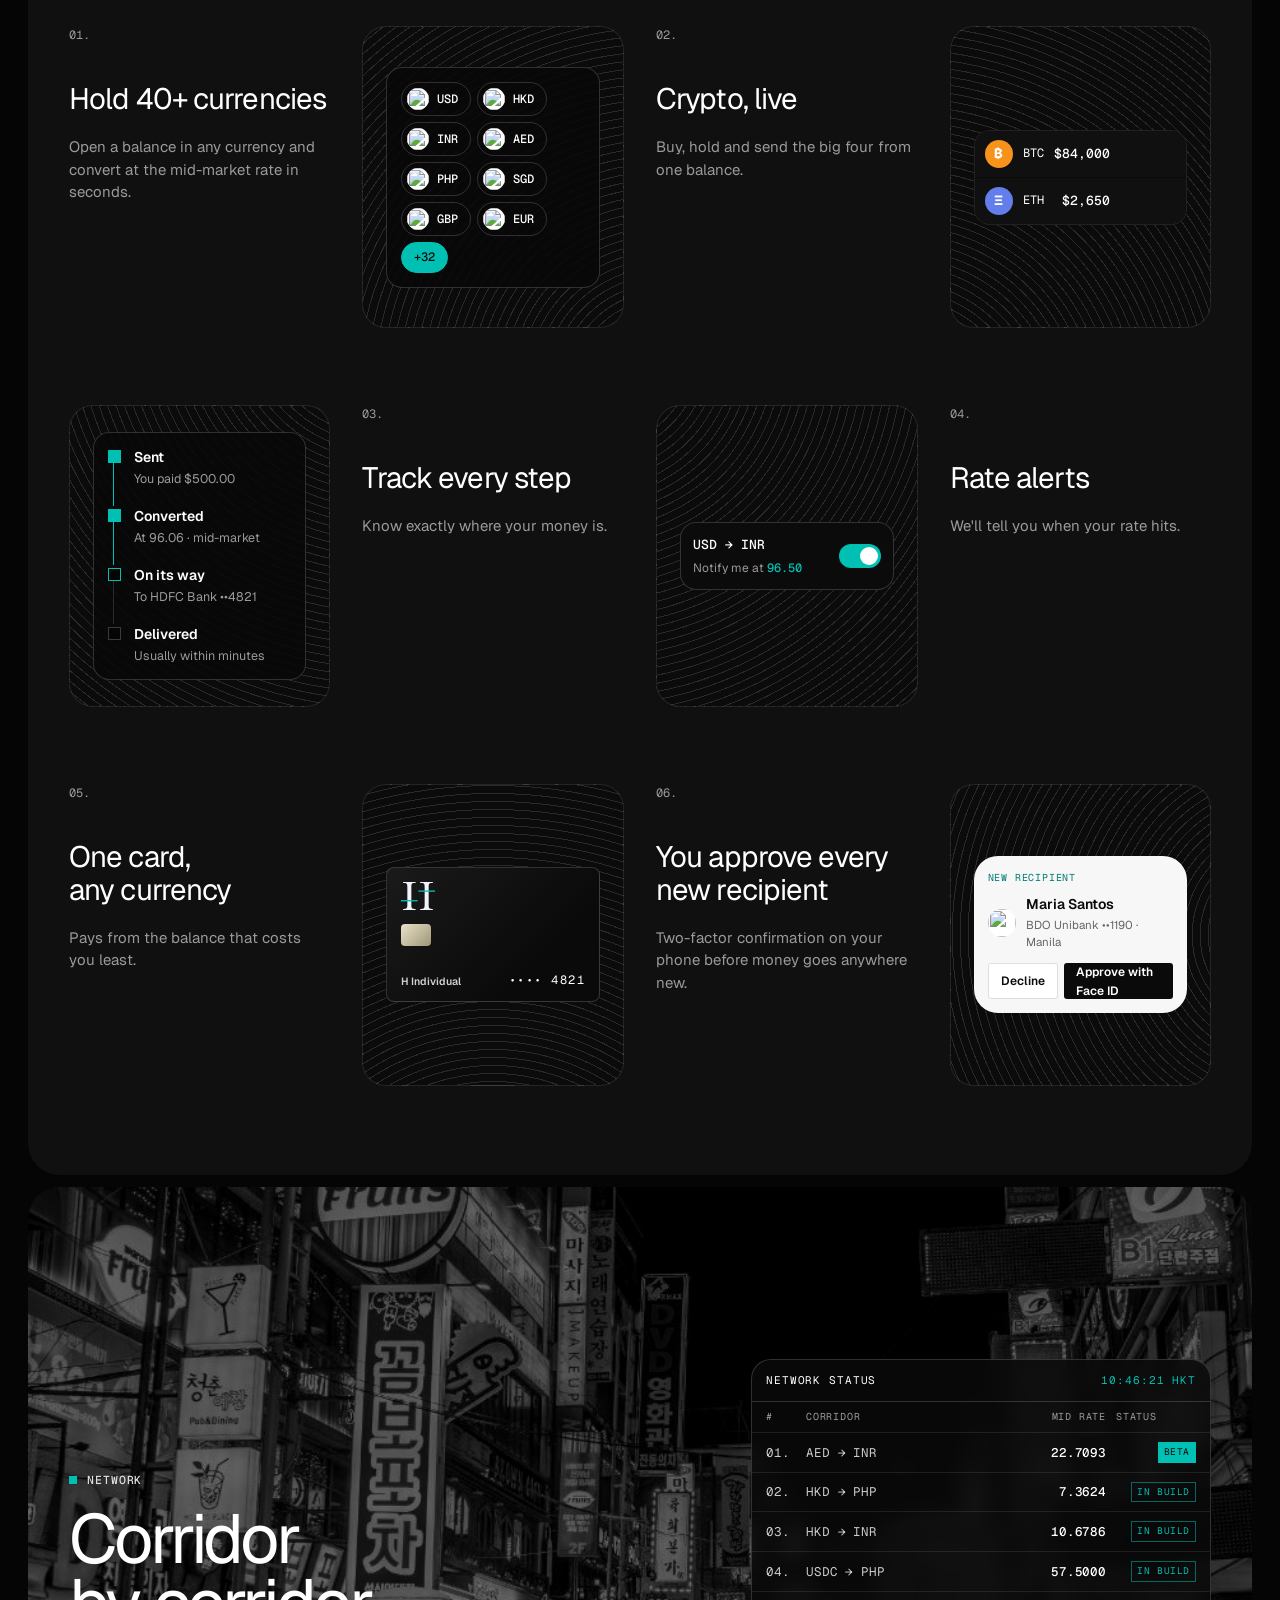
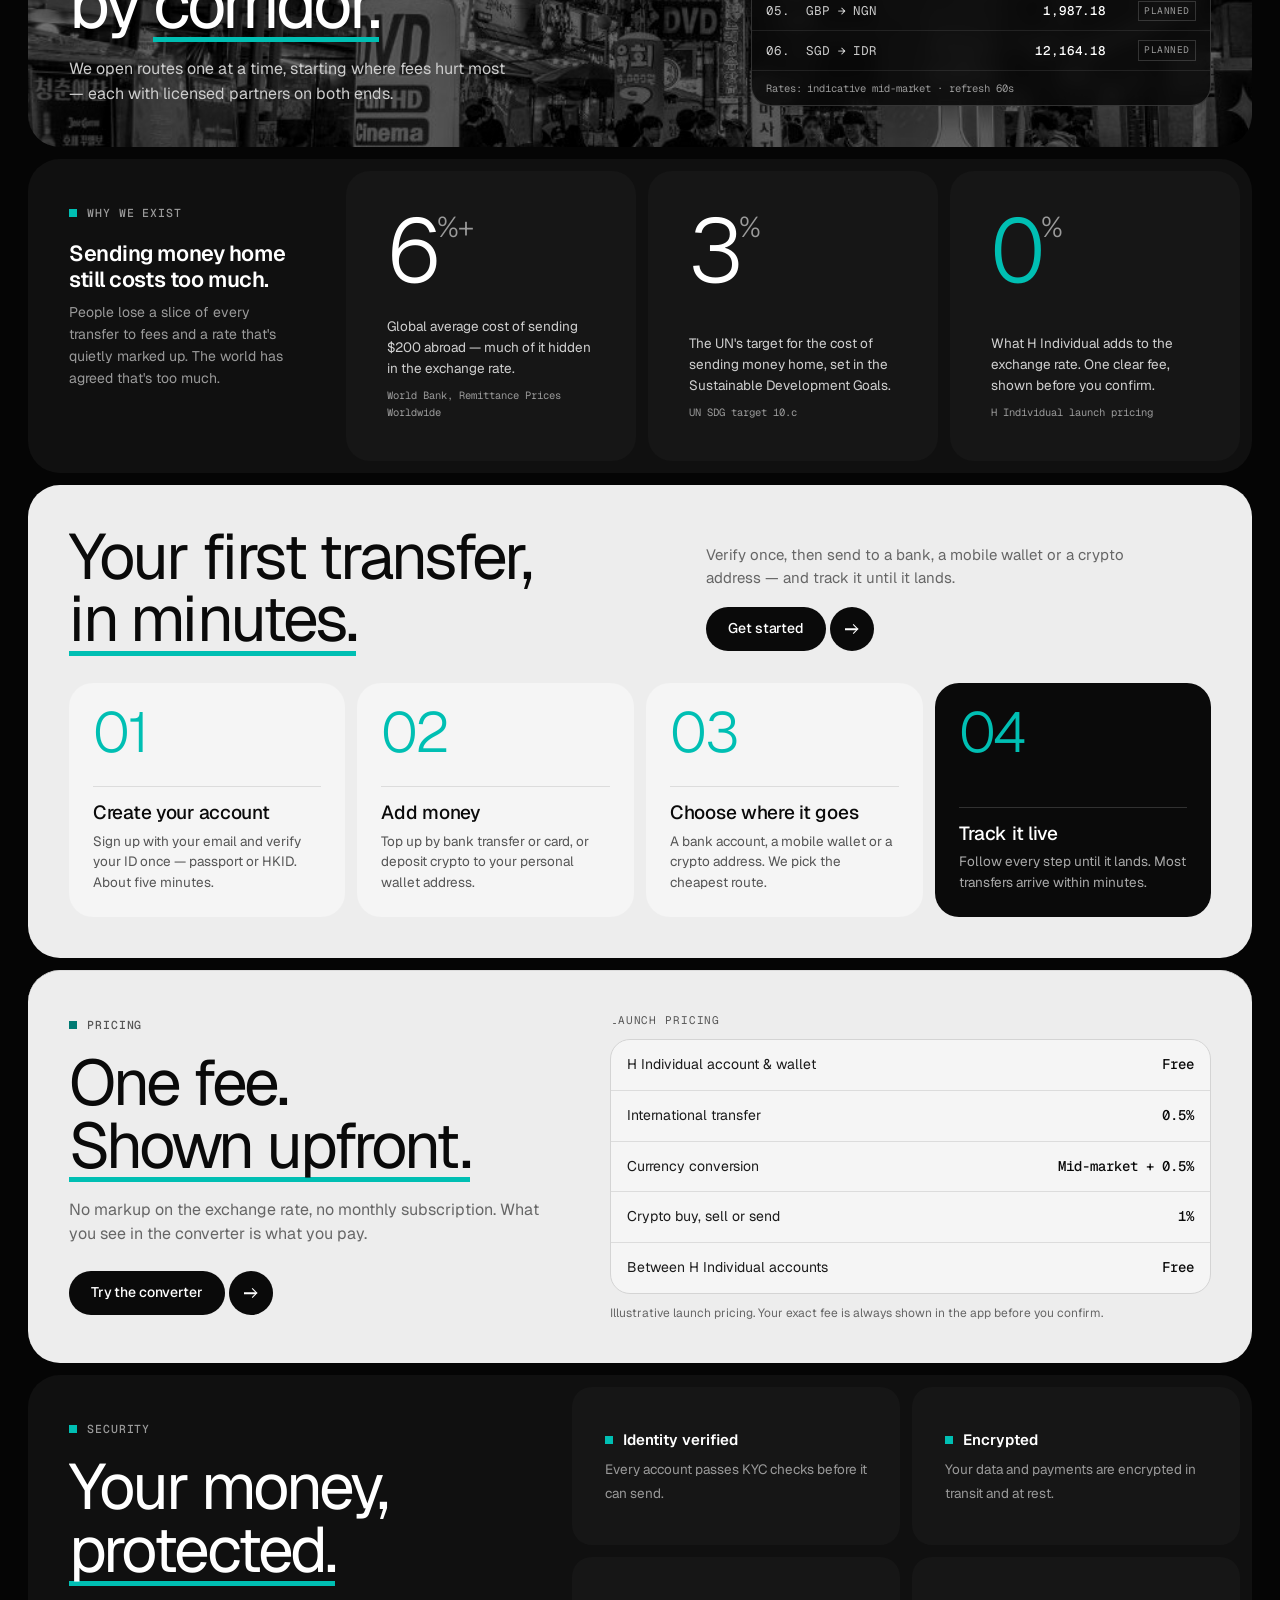
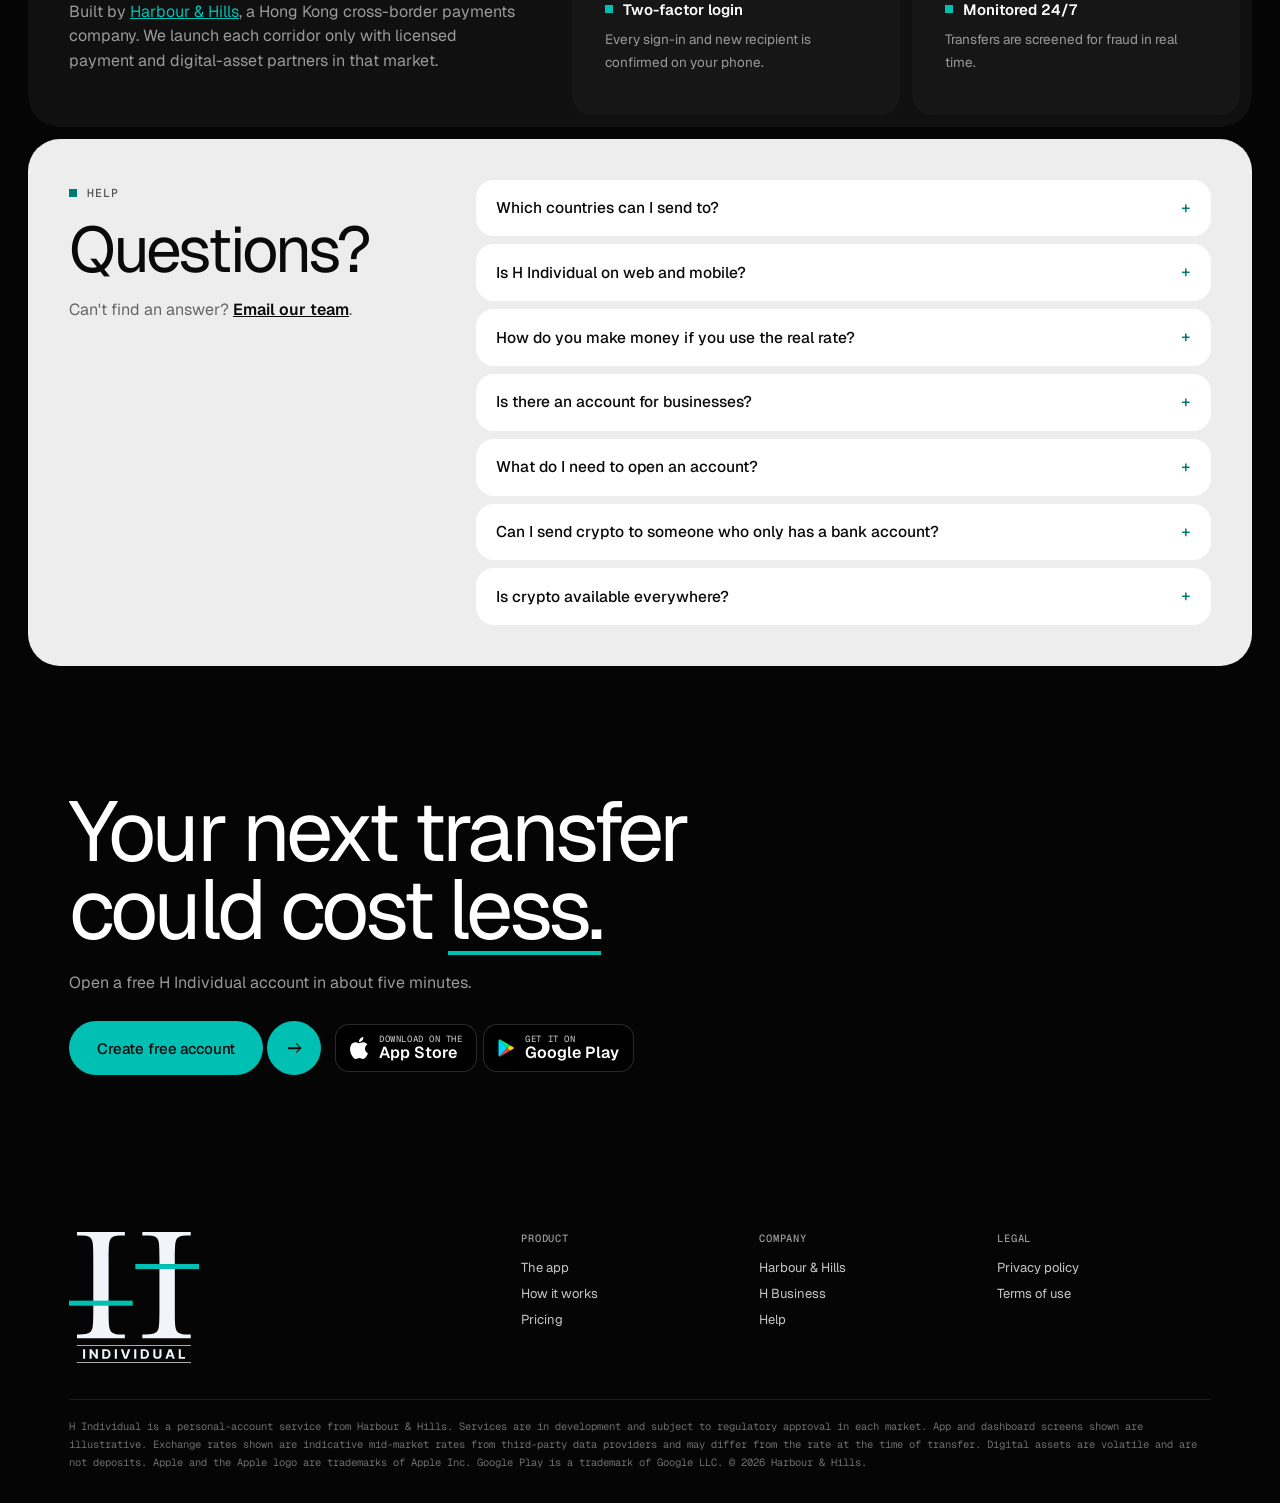
==== commit 39b438d3: "Legal: Privacy policy page (PDPO-based draft, Compliance placeholders), linked from footer and sign-" ====
--- a/index.html
+++ b/index.html
@@ -419,7 +419,7 @@
     <a href="#top" class="foot__logo"><img src="assets/logo-light.svg?v=2" width="150" height="150" alt="H Individual"></a>
     <div><h3>Product</h3><a href="#app">The app</a><a href="#how">How it works</a><a href="#pricing">Pricing</a></div>
     <div><h3>Company</h3><a href="https://www.harbourandhills.com/hk/index.html" target="_blank" rel="noopener">Harbour &amp; Hills</a><a href="#business">H Business</a><a href="#faq">Help</a></div>
-    <div><h3>Legal</h3><a href="#">Privacy policy</a><a href="terms.html">Terms of use</a></div>
+    <div><h3>Legal</h3><a href="privacy.html">Privacy policy</a><a href="terms.html">Terms of use</a></div>
   </div>
   <p class="foot__legal">H Individual is a personal-account service from Harbour &amp; Hills. Services are in development and subject to regulatory approval in each market. App and dashboard screens shown are illustrative. Exchange rates shown are indicative mid-market rates from third-party data providers and may differ from the rate at the time of transfer. Digital assets are volatile and are not deposits. Apple and the Apple logo are trademarks of Apple Inc. Google Play is a trademark of Google LLC. © <span data-year></span> Harbour &amp; Hills.</p>
 </footer>
@@ -446,7 +446,7 @@
       <label class="fld"><span>Country you live in</span><select name="country" required>
         <option value="">Select…</option><option>Hong Kong</option><option>United Arab Emirates</option><option>Singapore</option><option>United Kingdom</option><option>India</option><option>Philippines</option><option>Other</option>
       </select><em class="fld__err">Choose your country.</em></label>
-      <label class="check"><input type="checkbox" name="terms" required> <span>I'm 18 or over and agree to the <a href="terms.html" target="_blank">Terms</a> and <a href="#">Privacy Policy</a></span></label>
+      <label class="check"><input type="checkbox" name="terms" required> <span>I'm 18 or over and agree to the <a href="terms.html" target="_blank">Terms</a> and <a href="privacy.html" target="_blank">Privacy Policy</a></span></label>
       <em class="fld__err fld__err--terms">Please accept to continue.</em>
       <div class="modal__actions">
         <button class="linkbtn" type="button" data-back>Back</button>
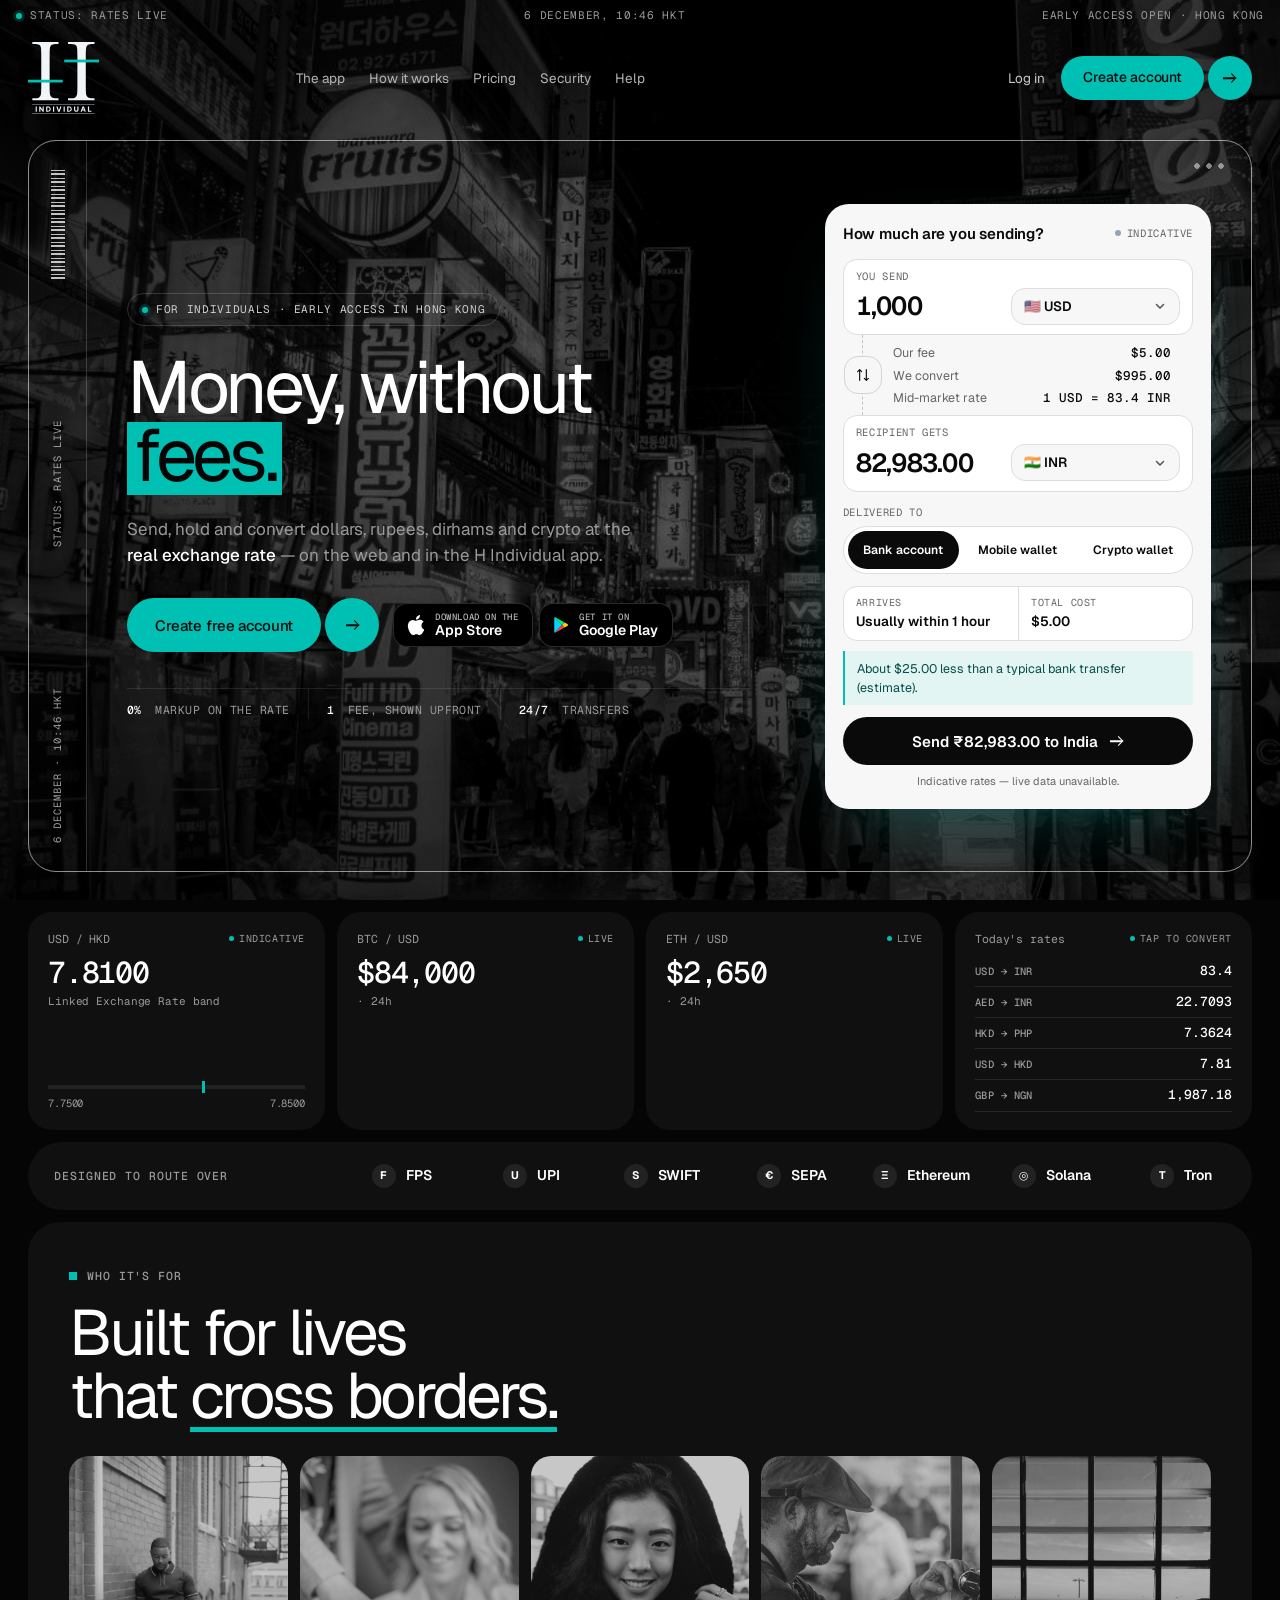
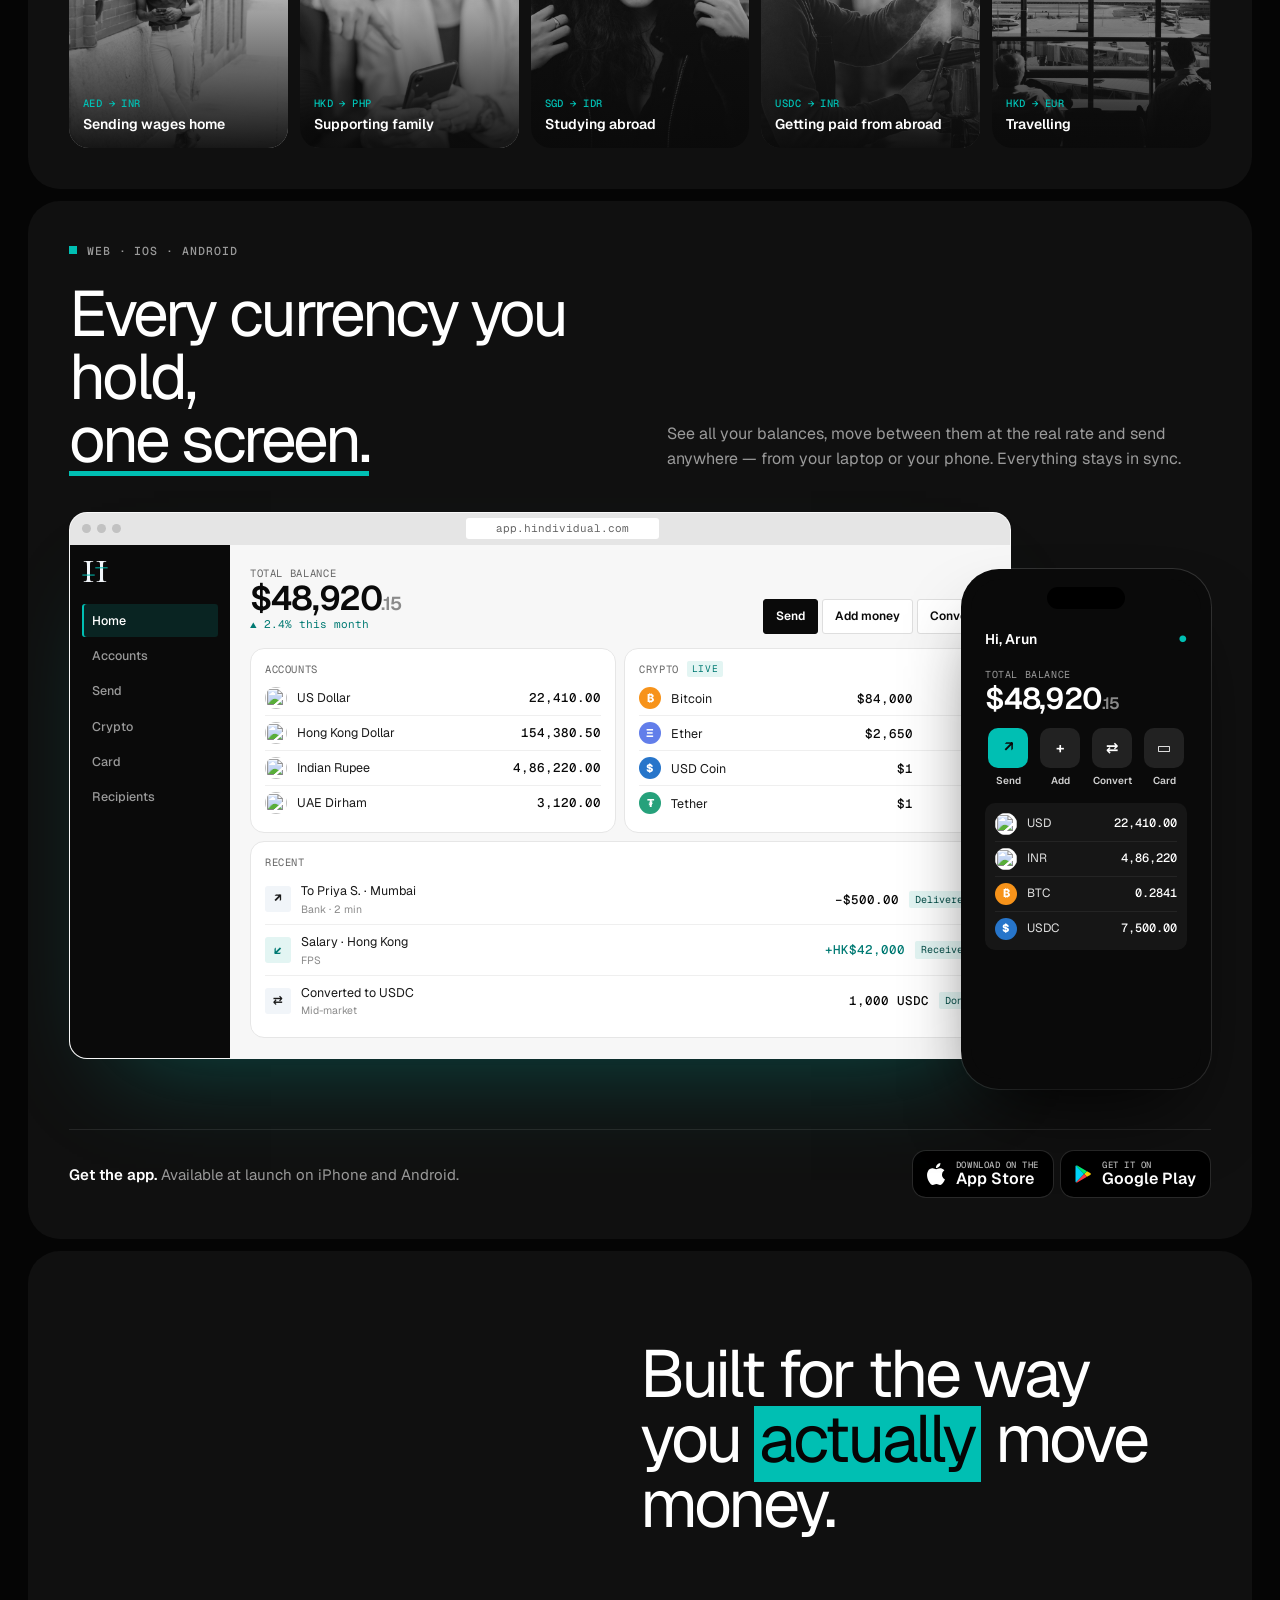
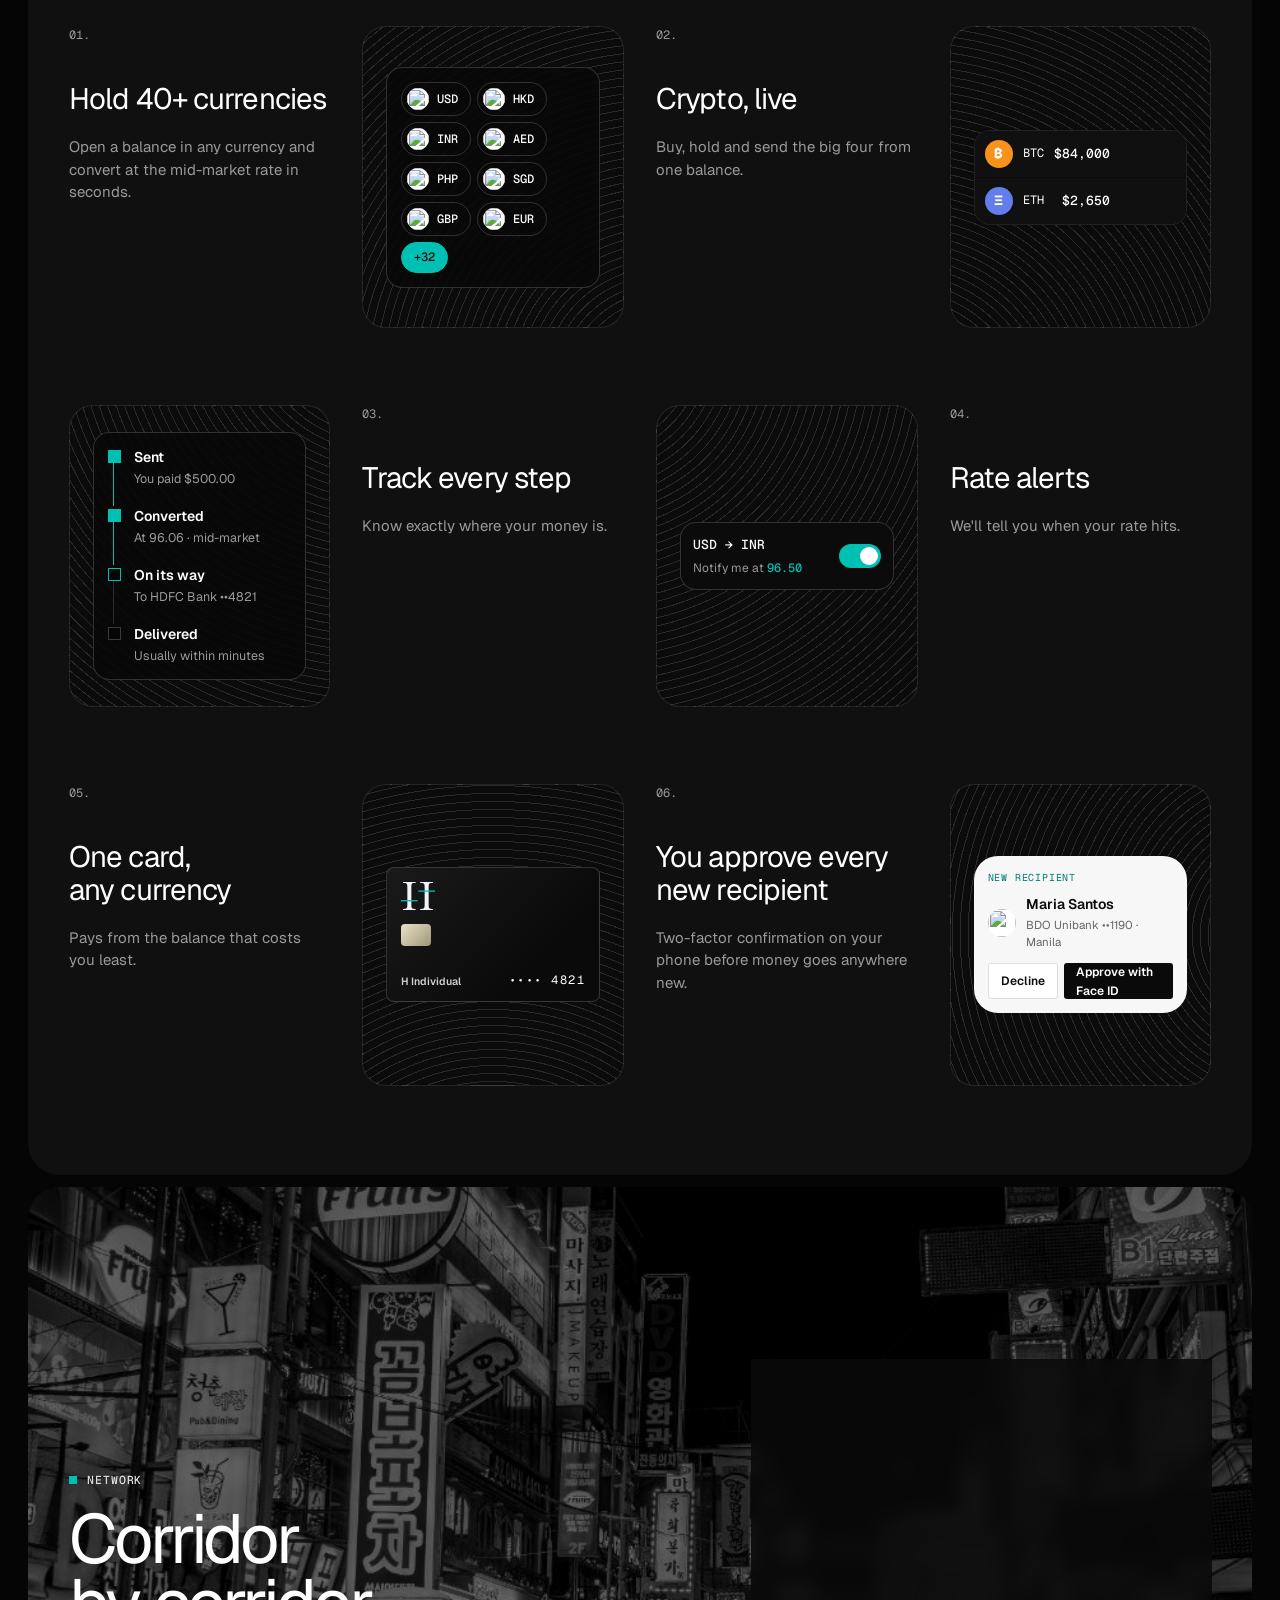
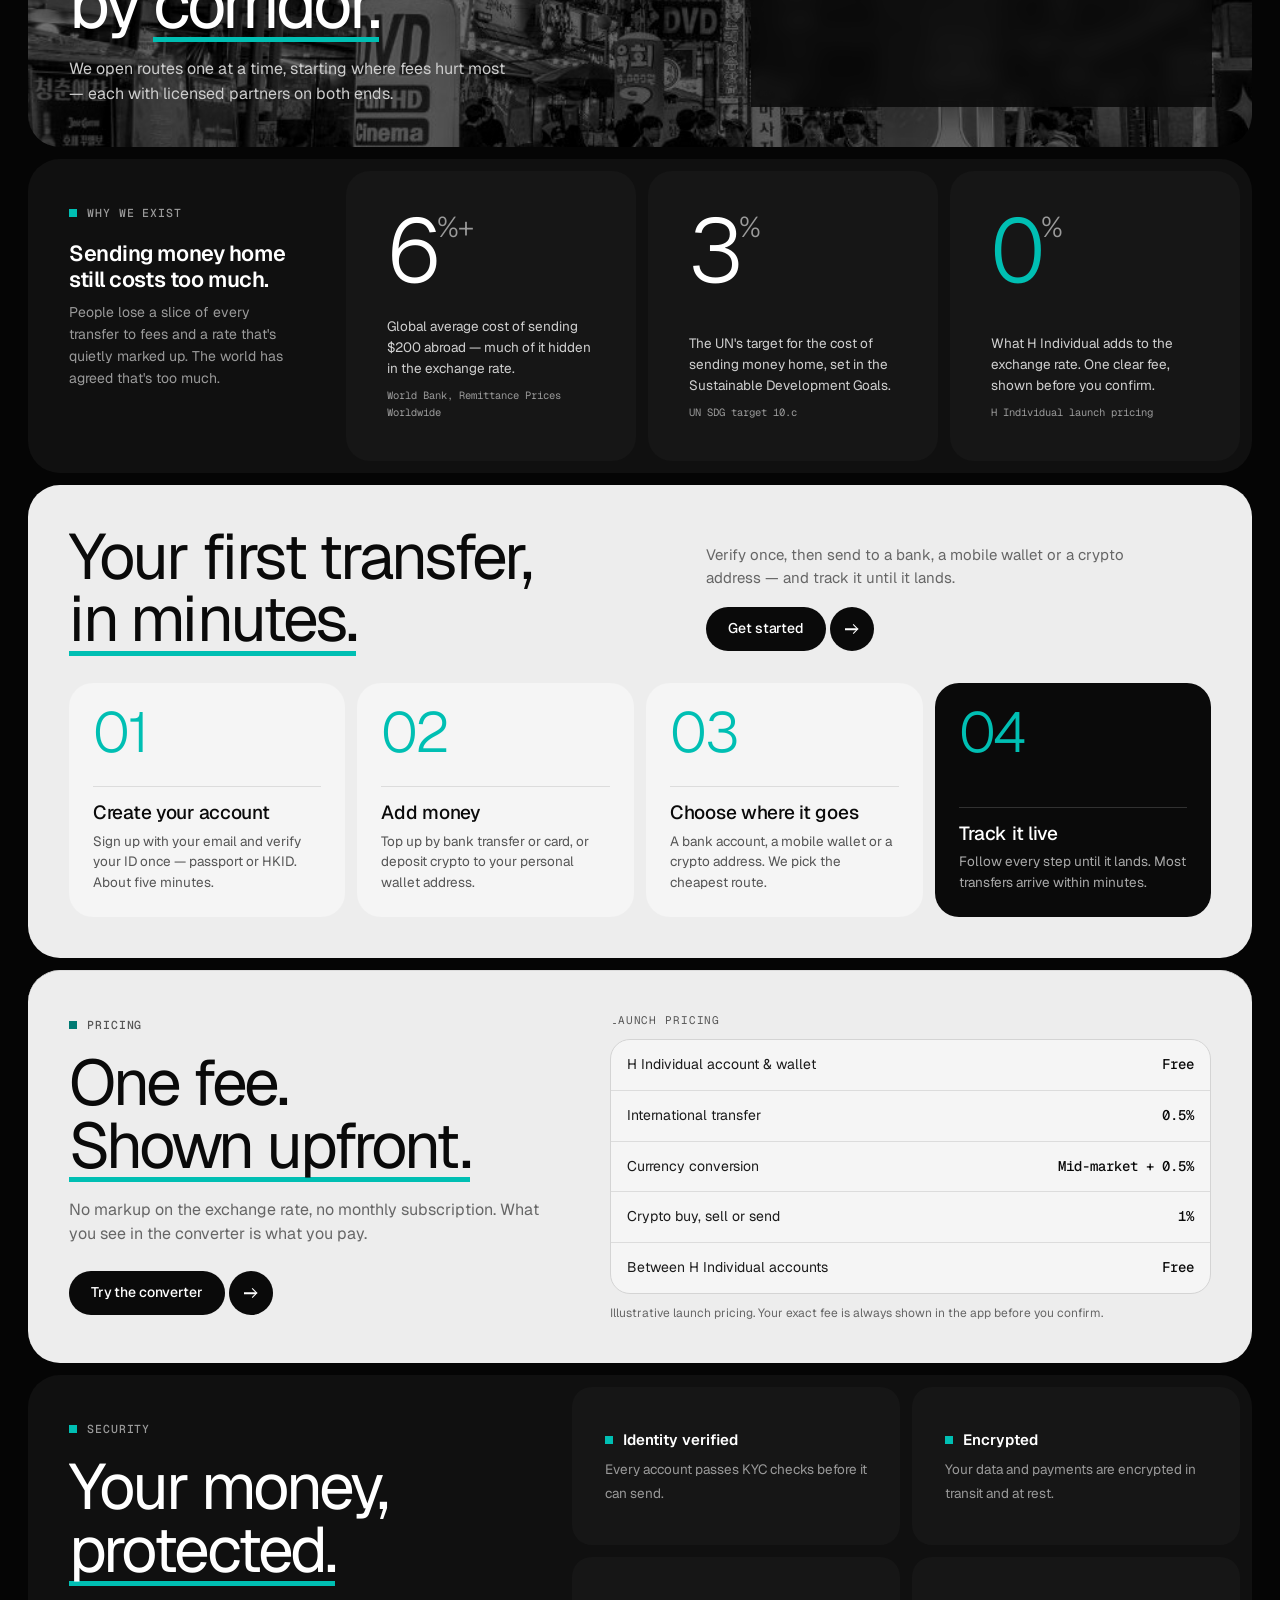
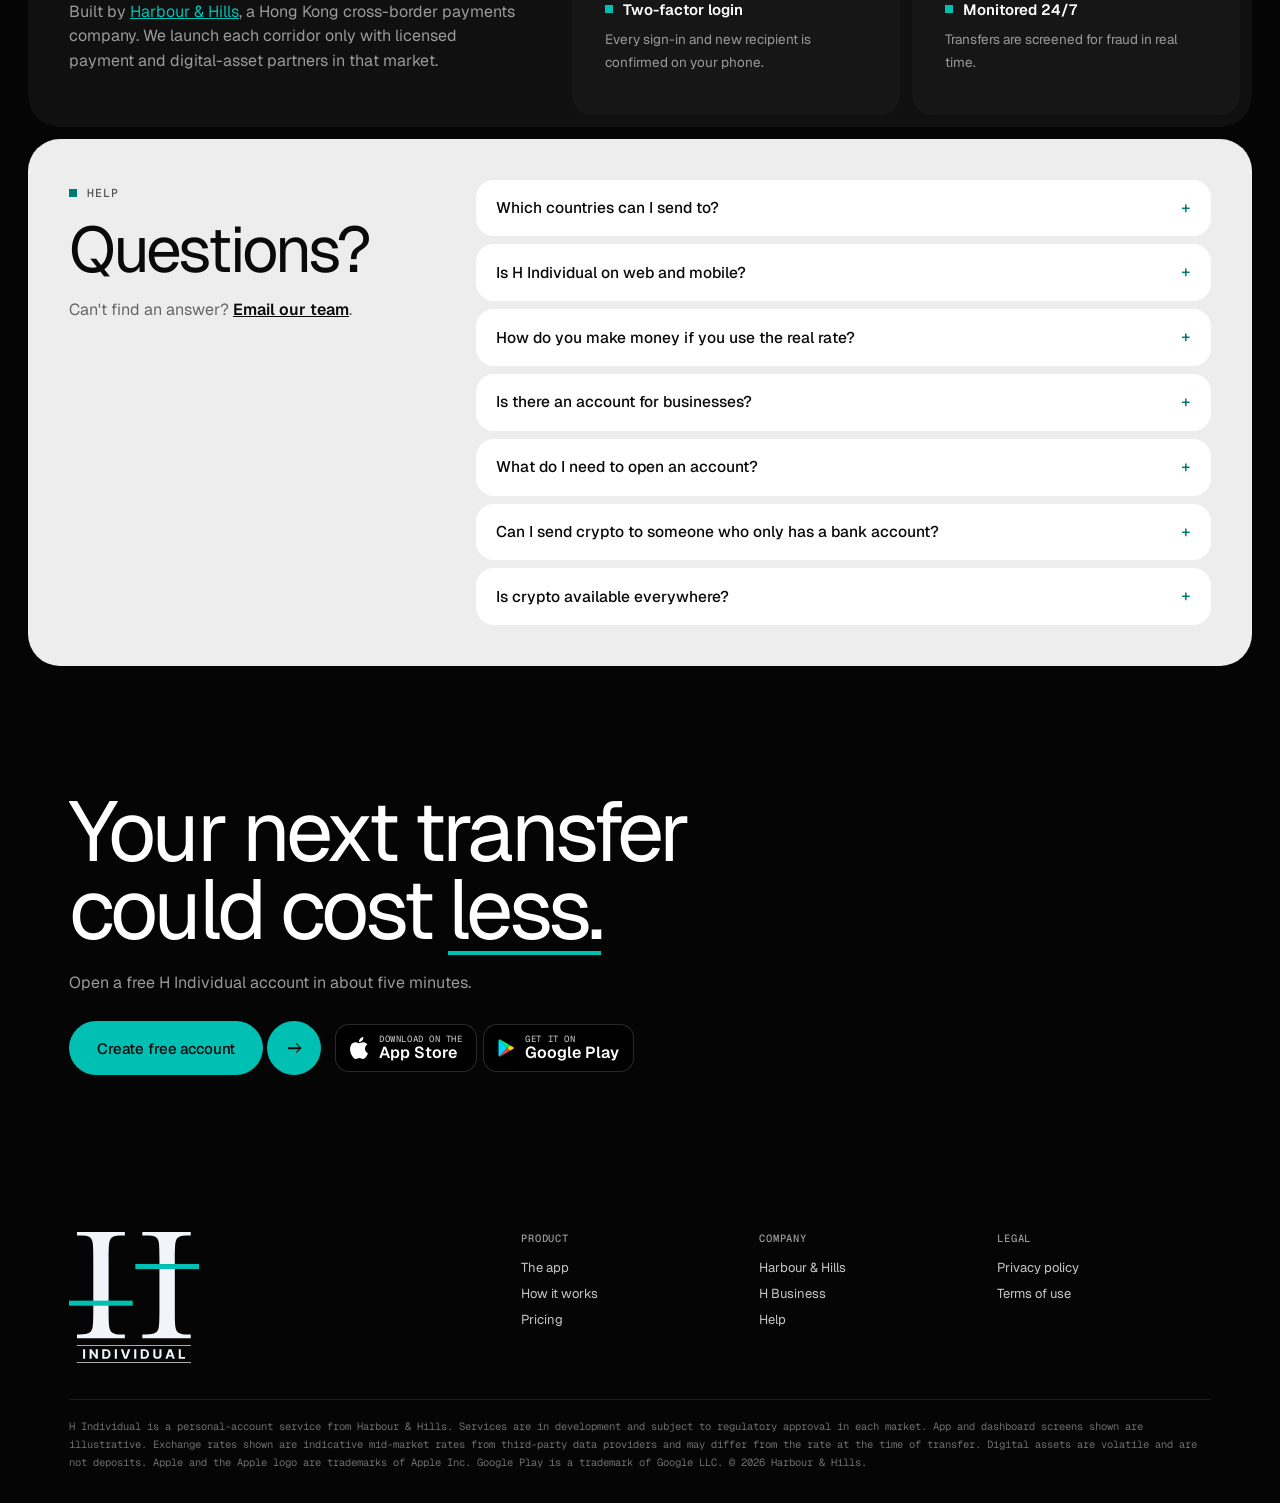
==== commit e9108857: "Legal: Licences & disclosures page (company, licences, partners, safeguarding — placeholders for Com" ====
--- a/index.html
+++ b/index.html
@@ -293,7 +293,7 @@
 
 
 <!-- ═══ NETWORK STATUS (photo band + instrument panel) ═══ -->
-<section class="band" aria-labelledby="net-title">
+<section class="band" id="network" aria-labelledby="net-title">
   <img class="band__img" src="assets/img/street.jpg" alt="" loading="lazy" width="960" height="1080">
   <div class="band__copy">
     <p class="brk brk--light">Network</p>
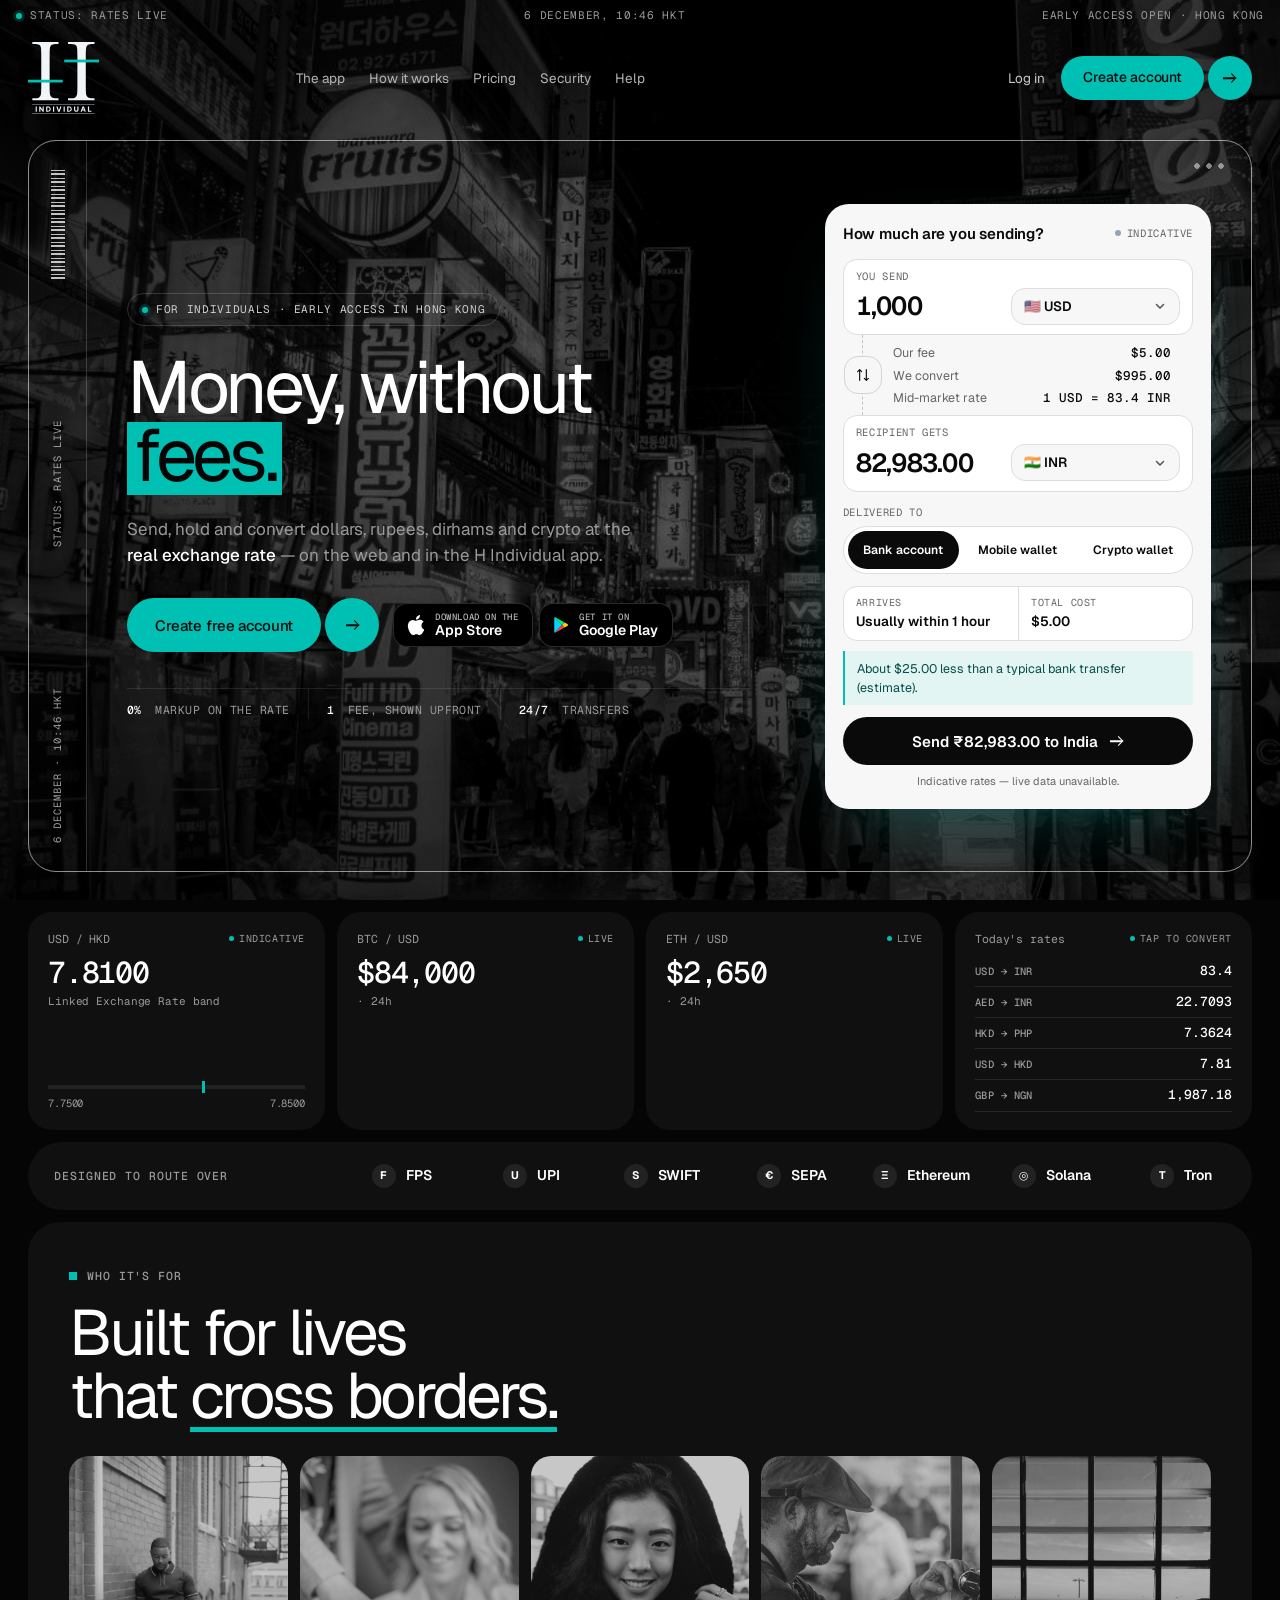
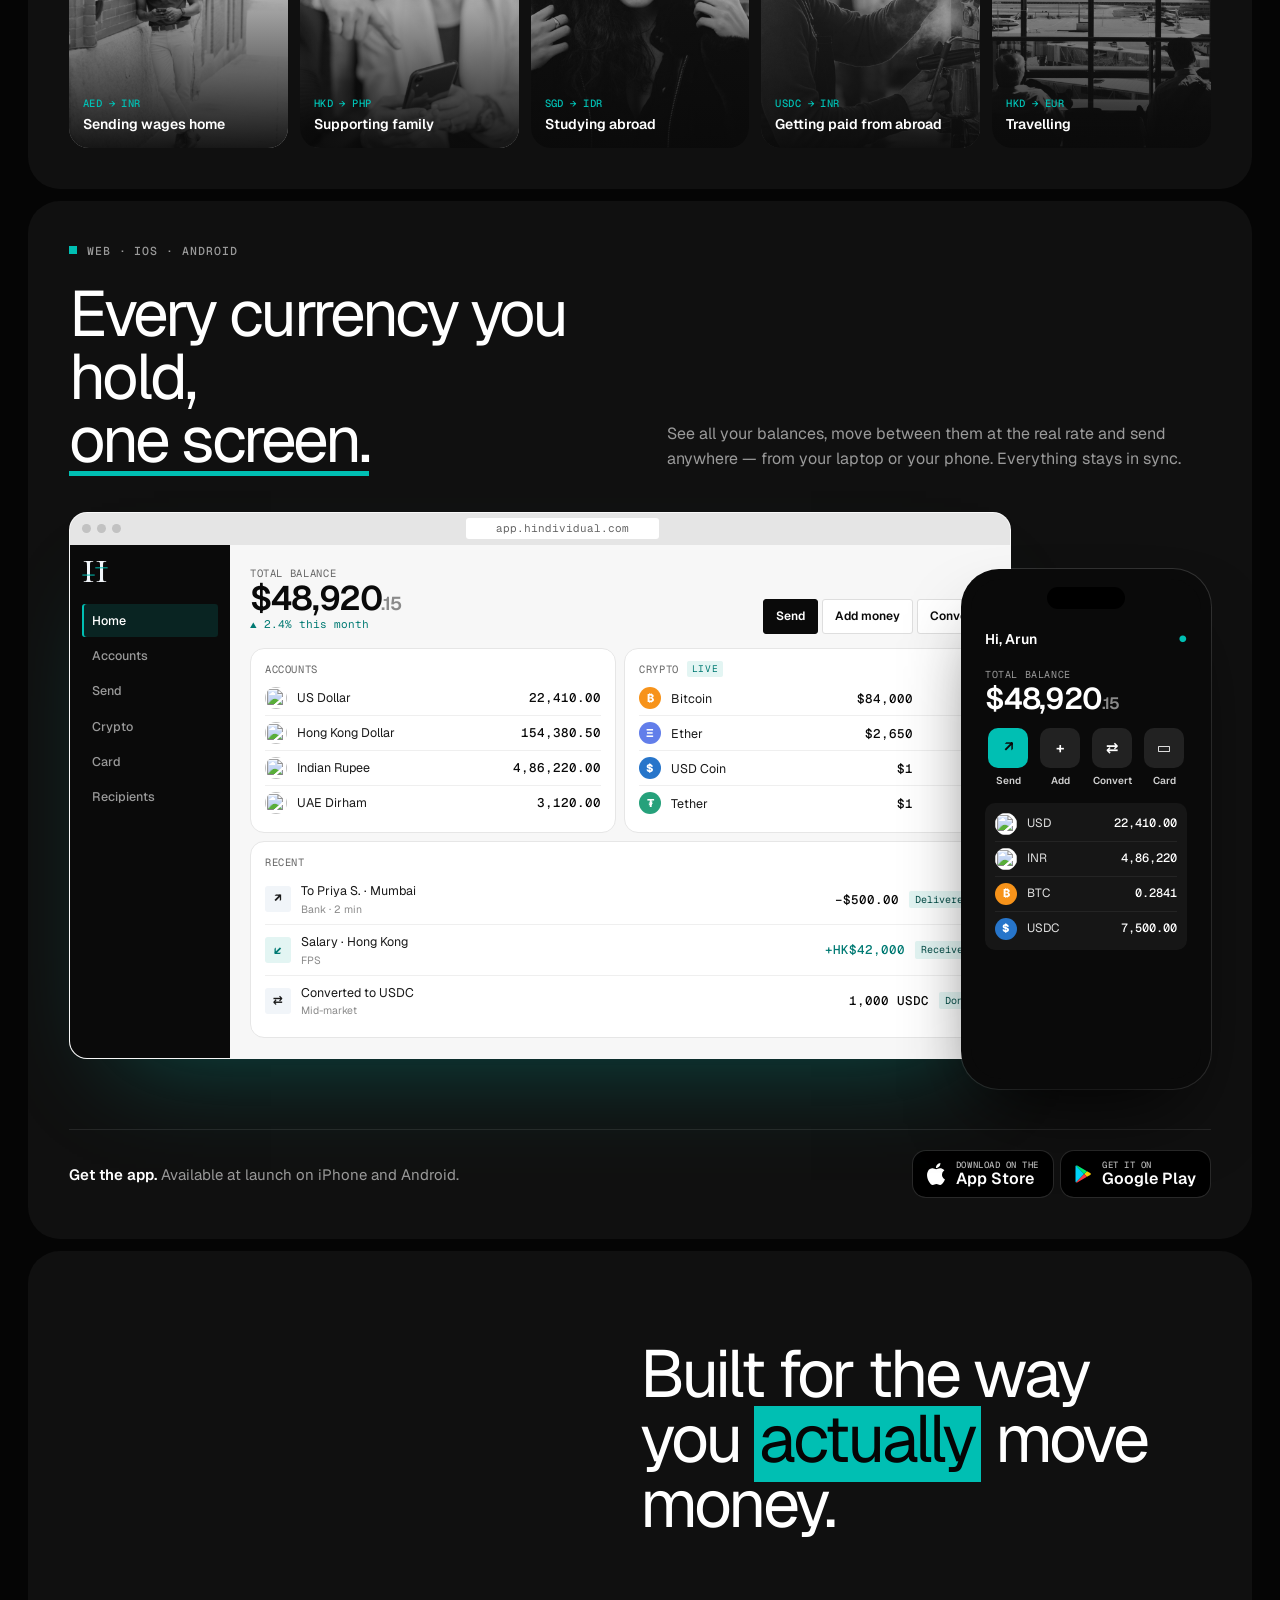
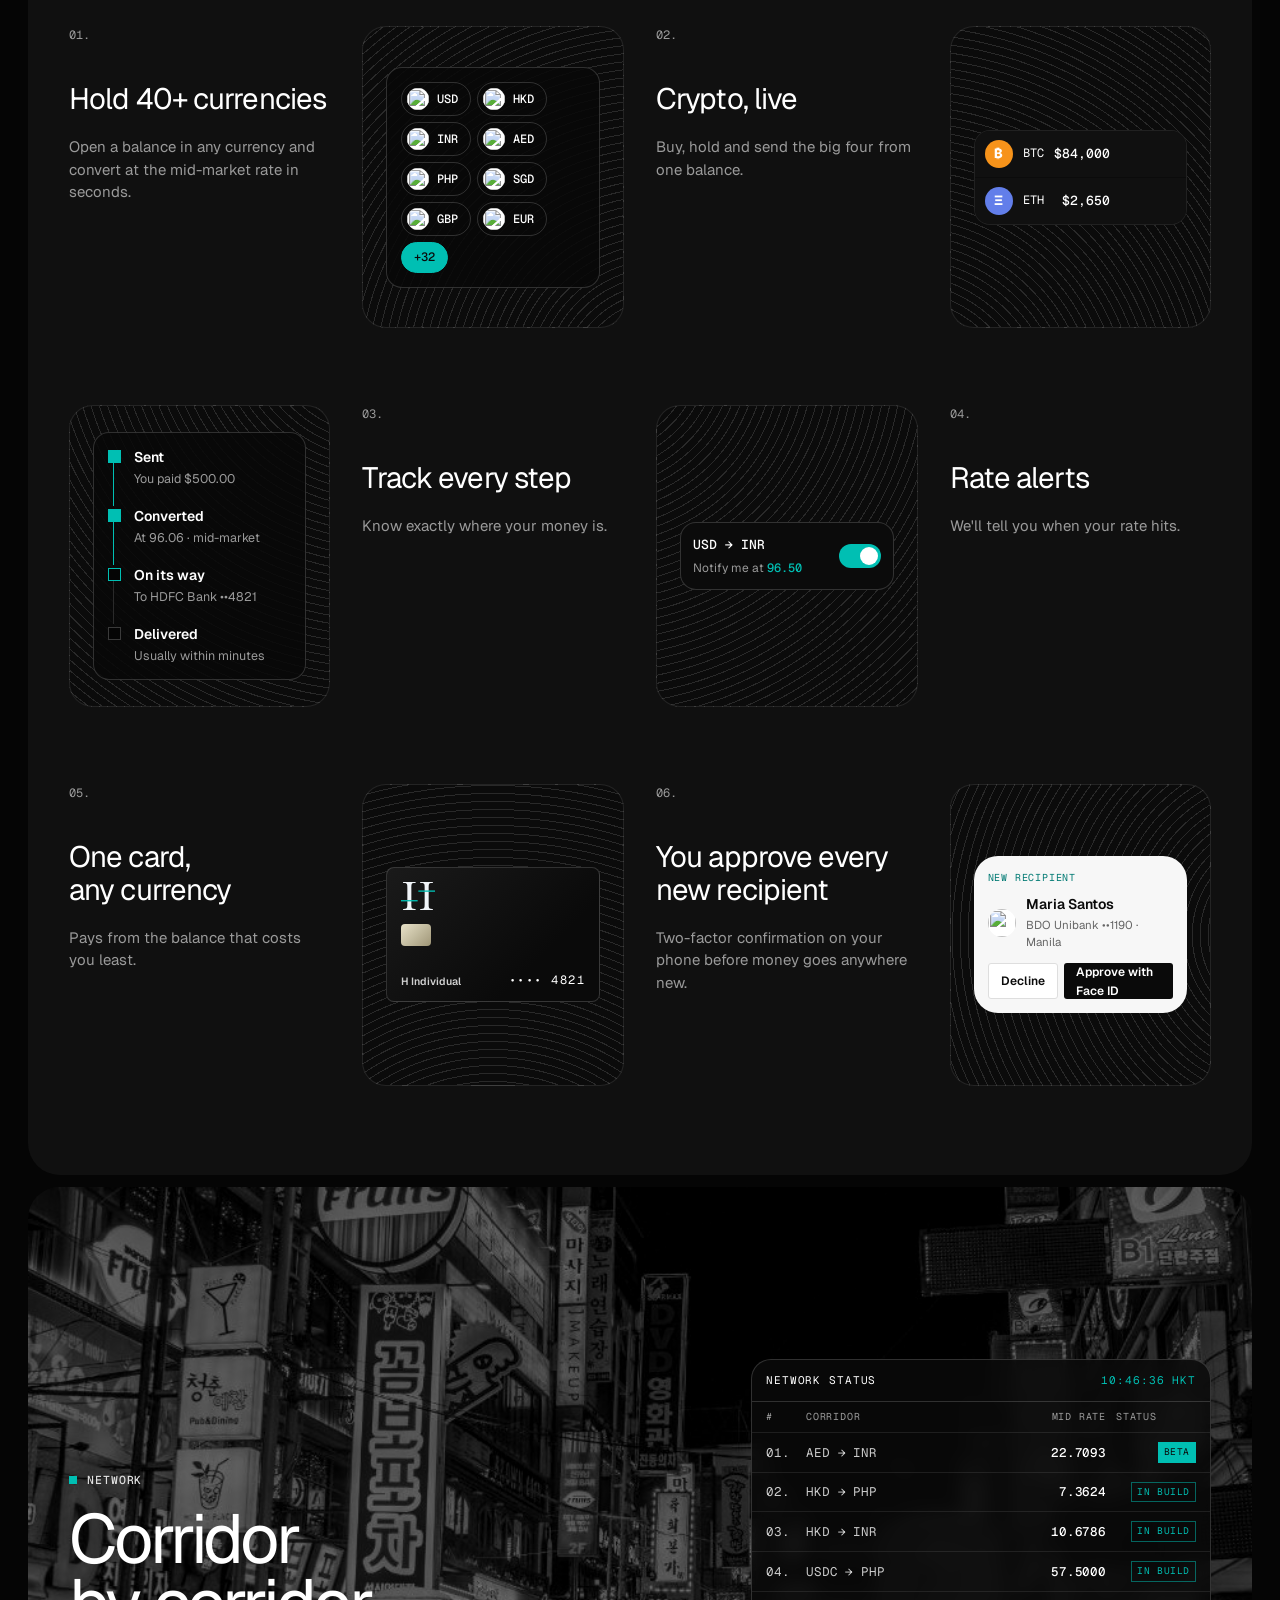
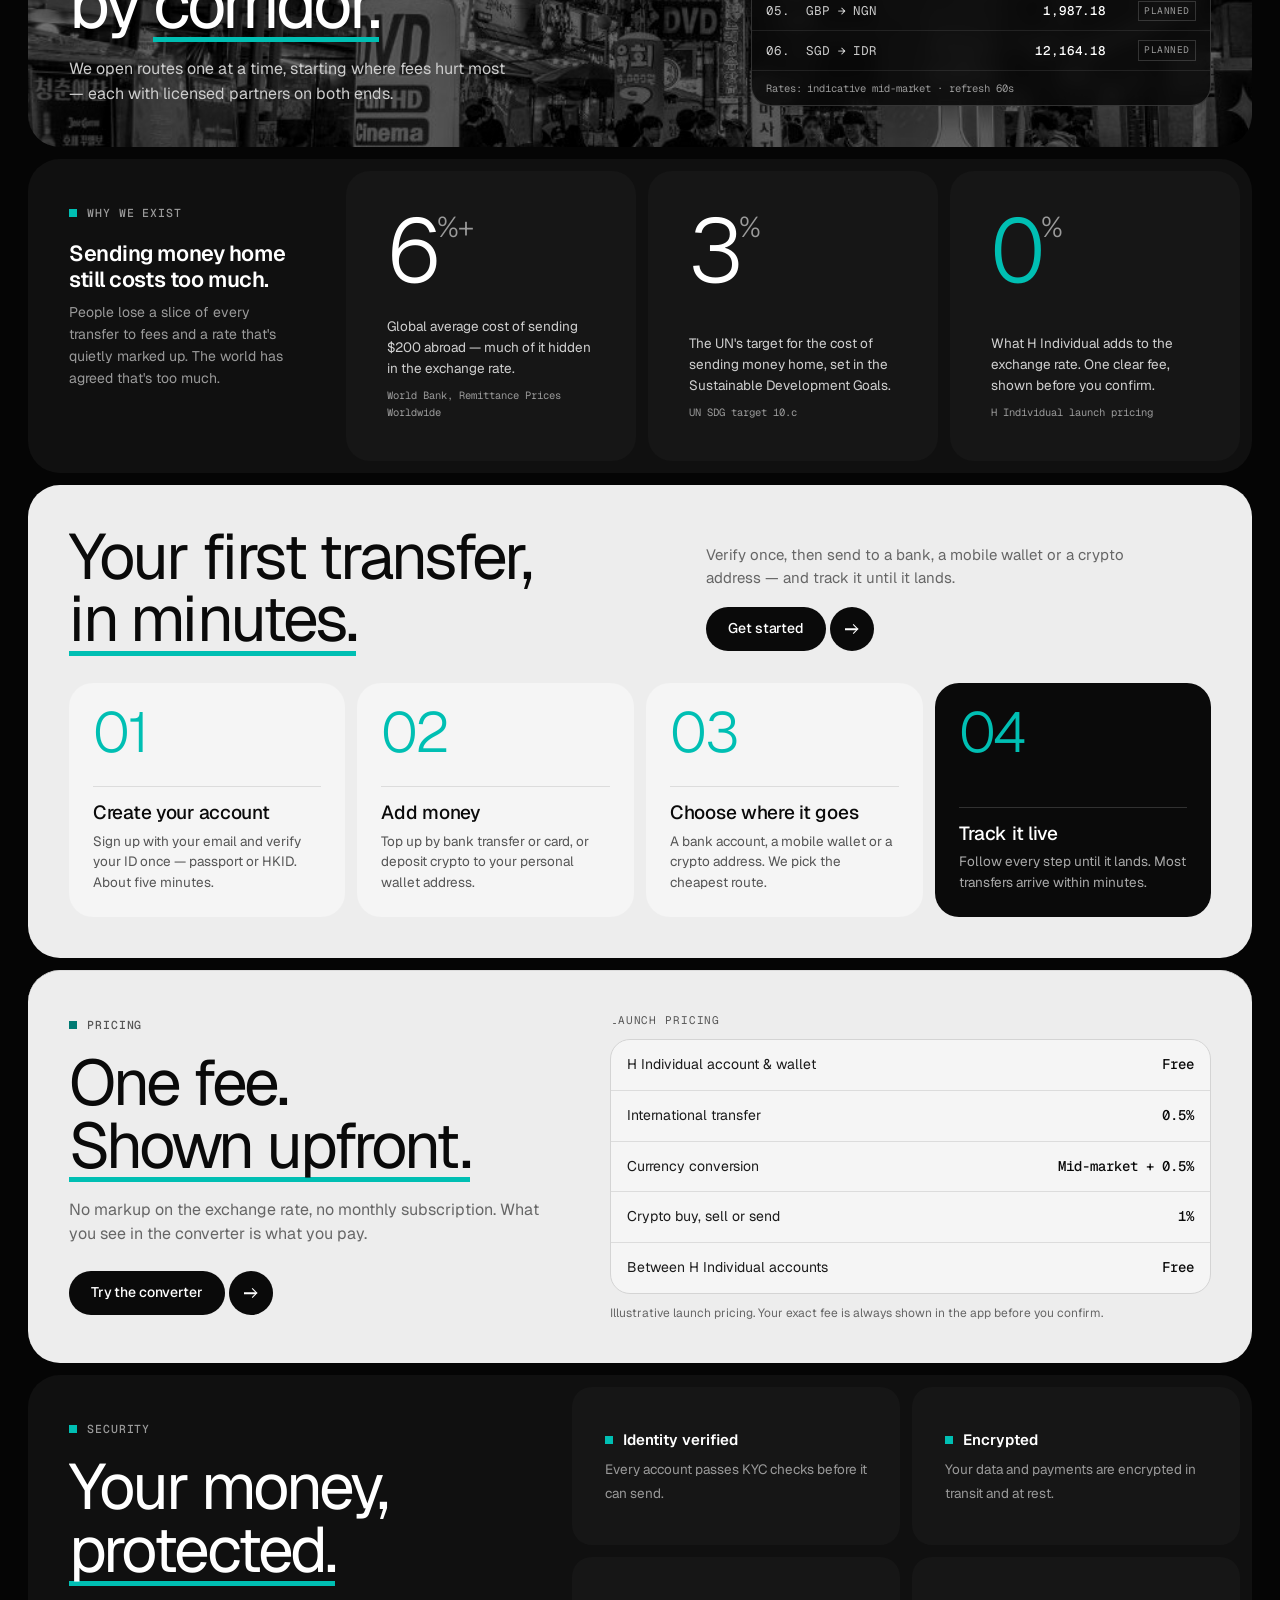
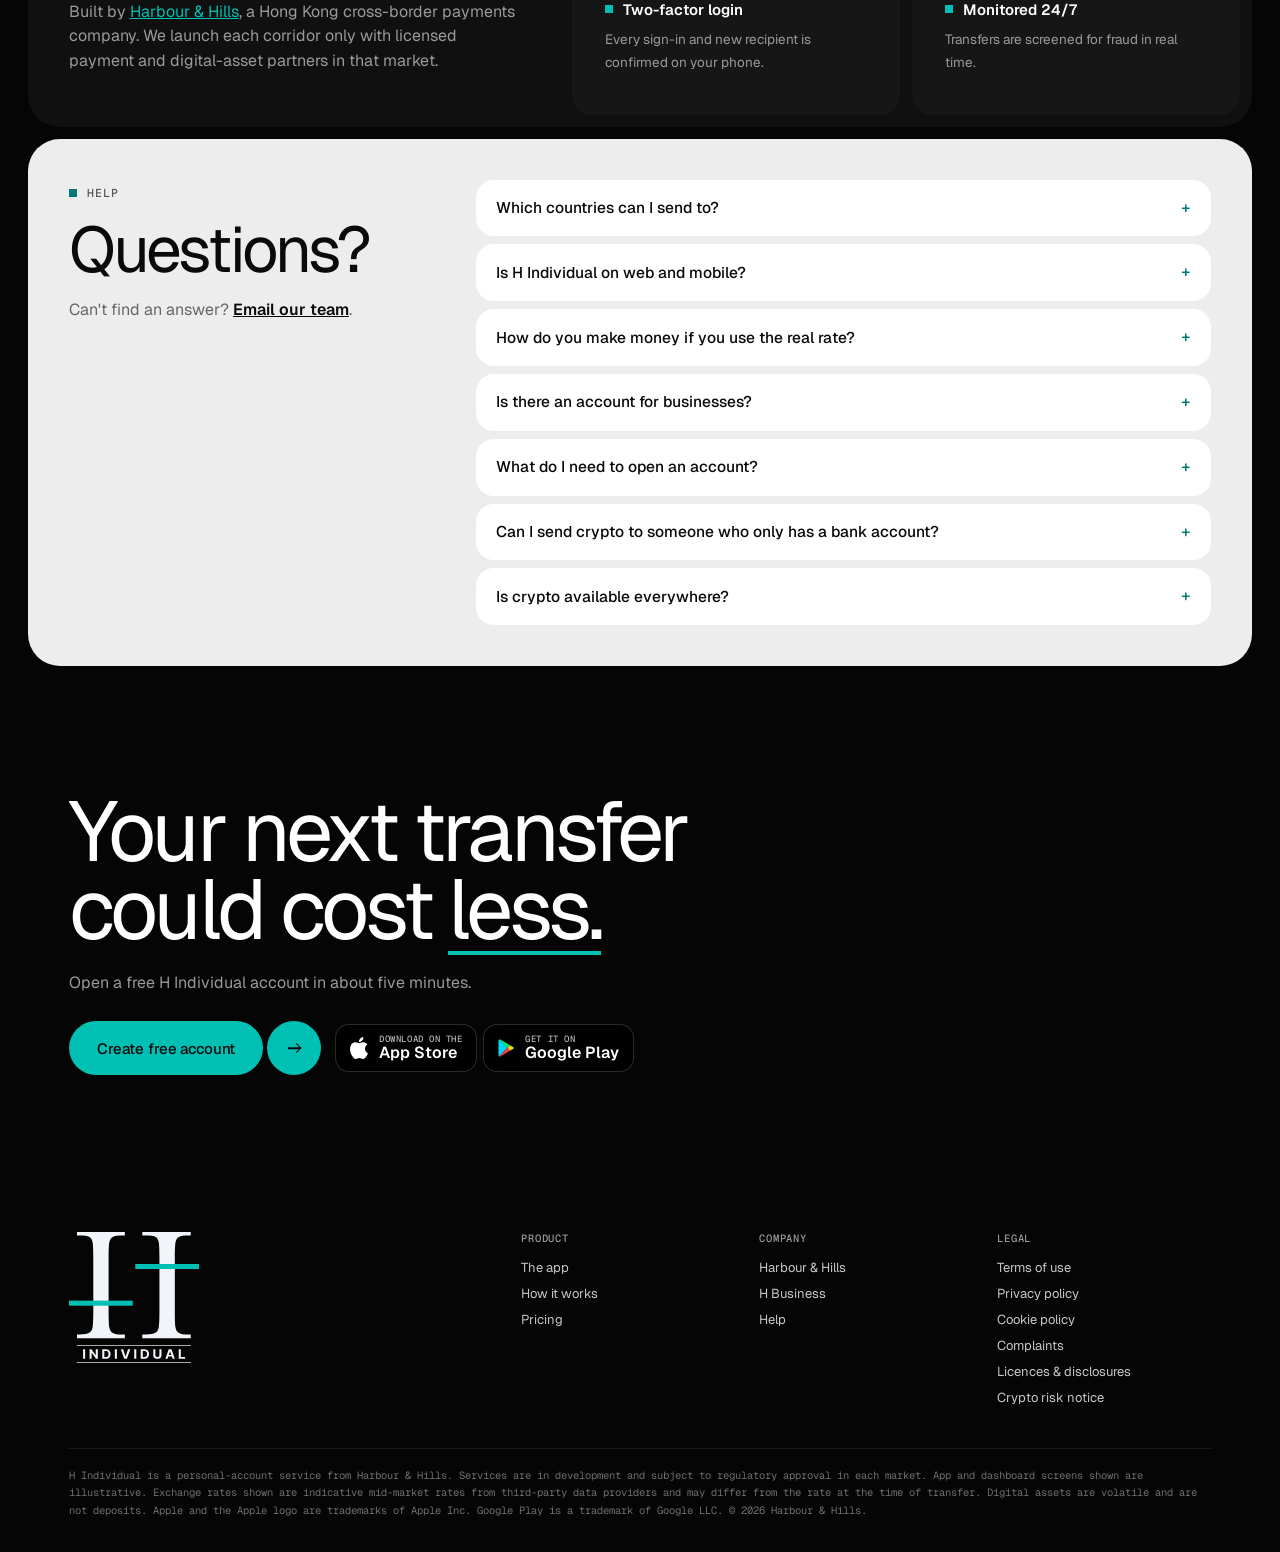
==== commit 456ff7a6: "Footer: list all six legal pages under Legal on every page Co-Authored-By: Claude Opus 5.5 <noreply@" ====
--- a/index.html
+++ b/index.html
@@ -419,7 +419,7 @@
     <a href="#top" class="foot__logo"><img src="assets/logo-light.svg?v=2" width="150" height="150" alt="H Individual"></a>
     <div><h3>Product</h3><a href="#app">The app</a><a href="#how">How it works</a><a href="#pricing">Pricing</a></div>
     <div><h3>Company</h3><a href="https://www.harbourandhills.com/hk/index.html" target="_blank" rel="noopener">Harbour &amp; Hills</a><a href="#business">H Business</a><a href="#faq">Help</a></div>
-    <div><h3>Legal</h3><a href="privacy.html">Privacy policy</a><a href="terms.html">Terms of use</a></div>
+    <div><h3>Legal</h3><a href="terms.html">Terms of use</a><a href="privacy.html">Privacy policy</a><a href="cookies.html">Cookie policy</a><a href="complaints.html">Complaints</a><a href="disclosures.html">Licences &amp; disclosures</a><a href="crypto-risk.html">Crypto risk notice</a></div>
   </div>
   <p class="foot__legal">H Individual is a personal-account service from Harbour &amp; Hills. Services are in development and subject to regulatory approval in each market. App and dashboard screens shown are illustrative. Exchange rates shown are indicative mid-market rates from third-party data providers and may differ from the rate at the time of transfer. Digital assets are volatile and are not deposits. Apple and the Apple logo are trademarks of Apple Inc. Google Play is a trademark of Google LLC. © <span data-year></span> Harbour &amp; Hills.</p>
 </footer>
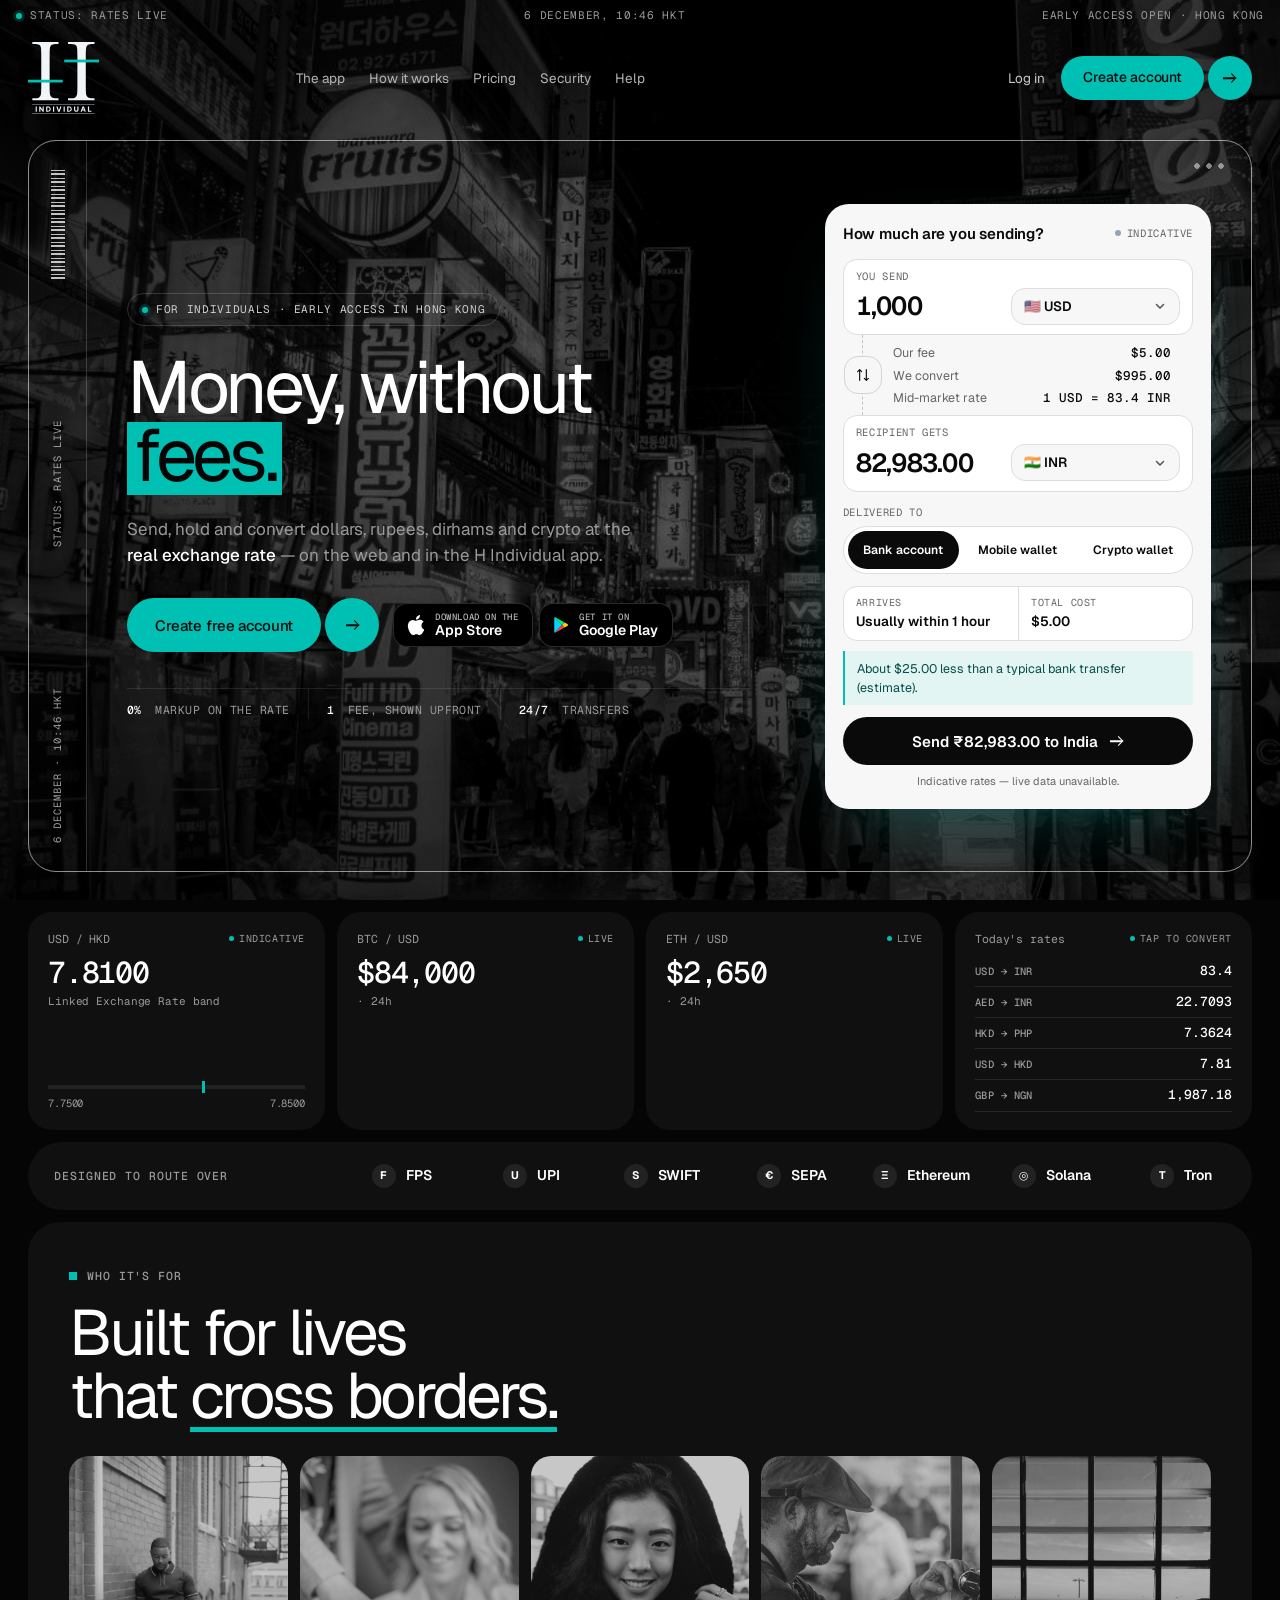
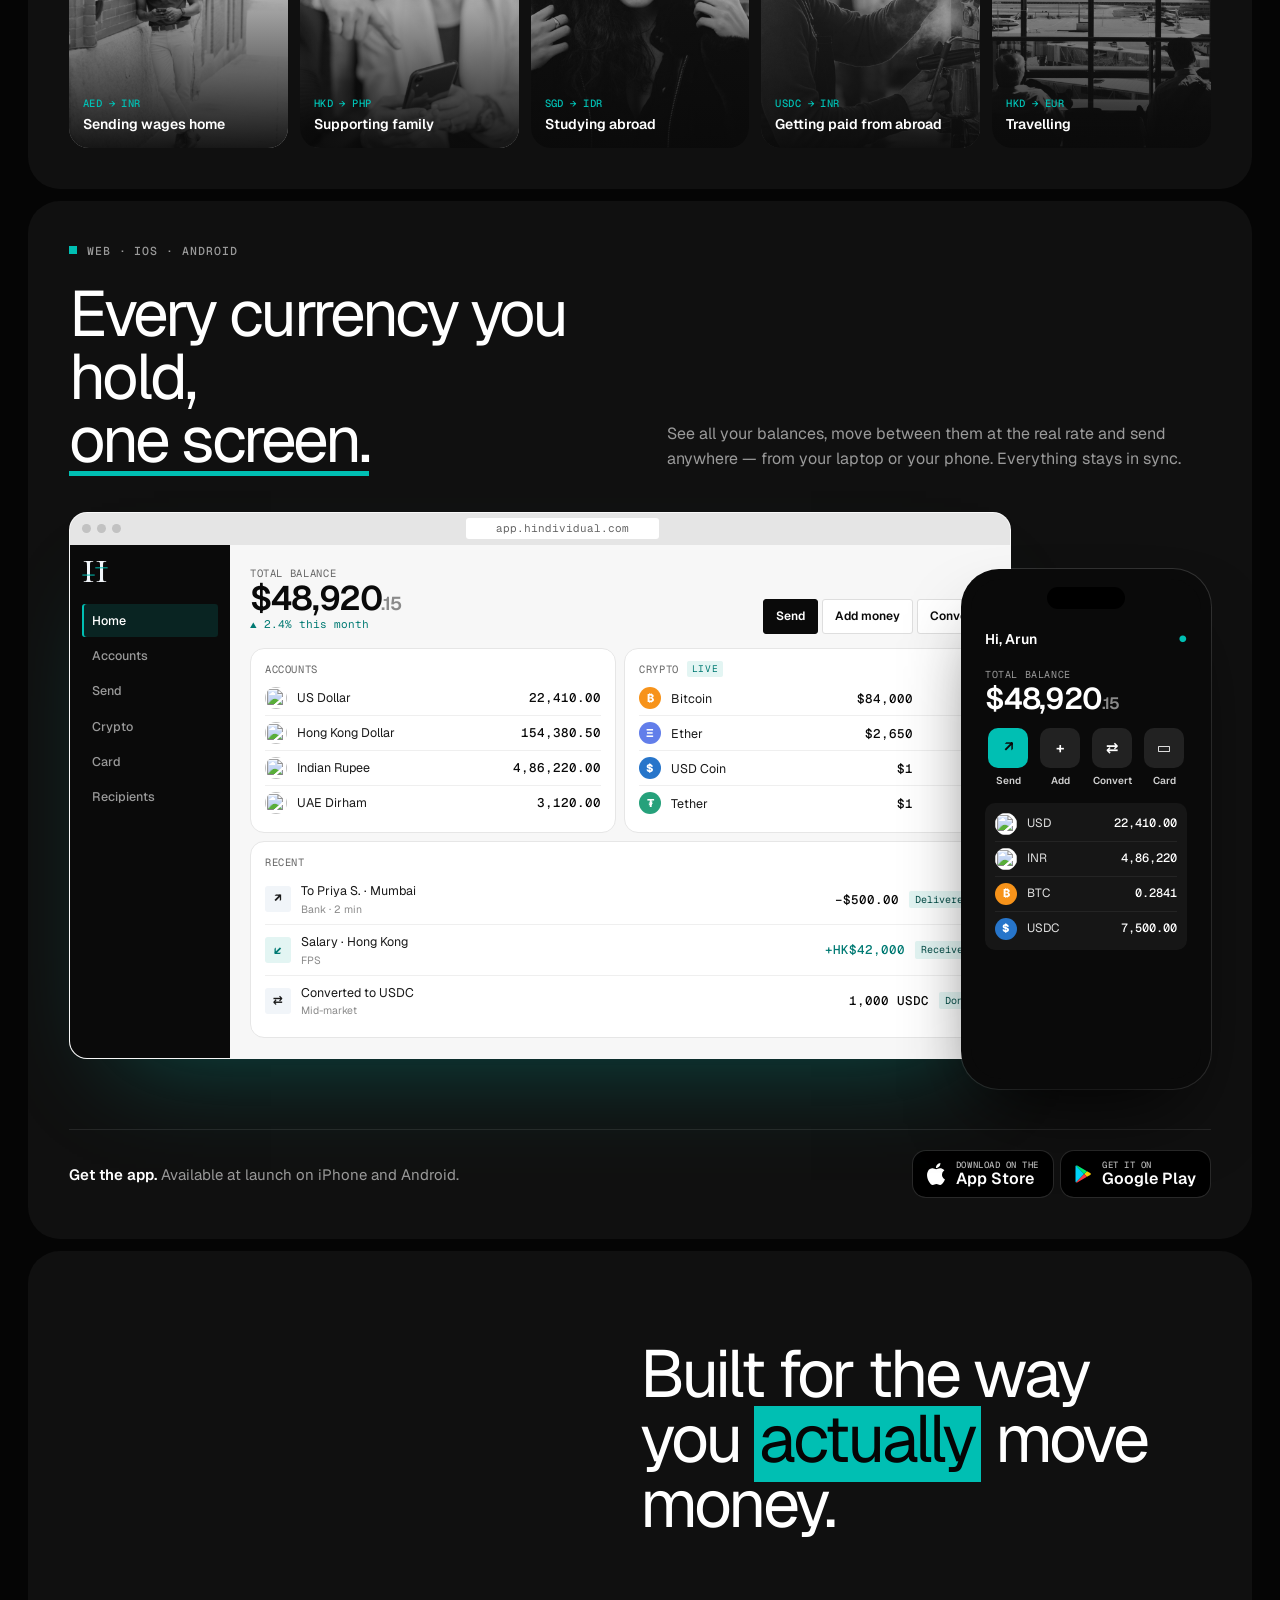
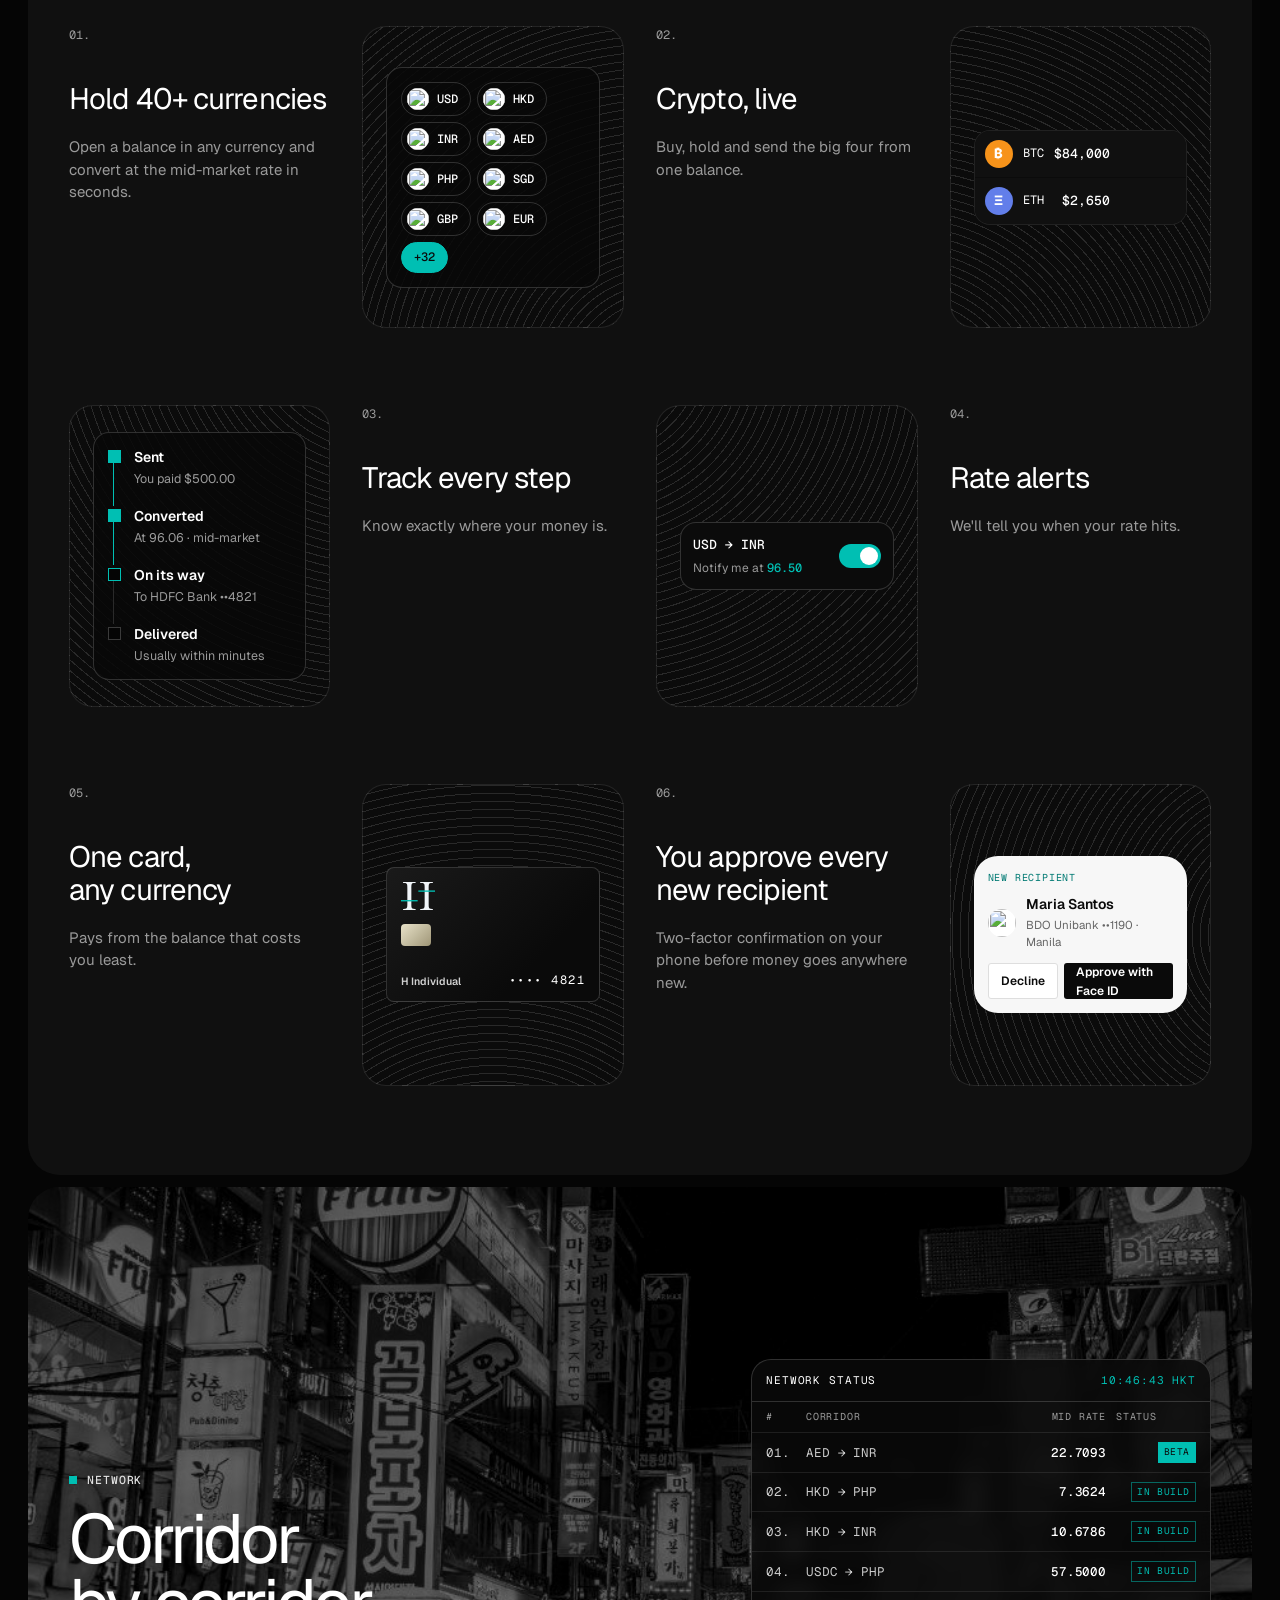
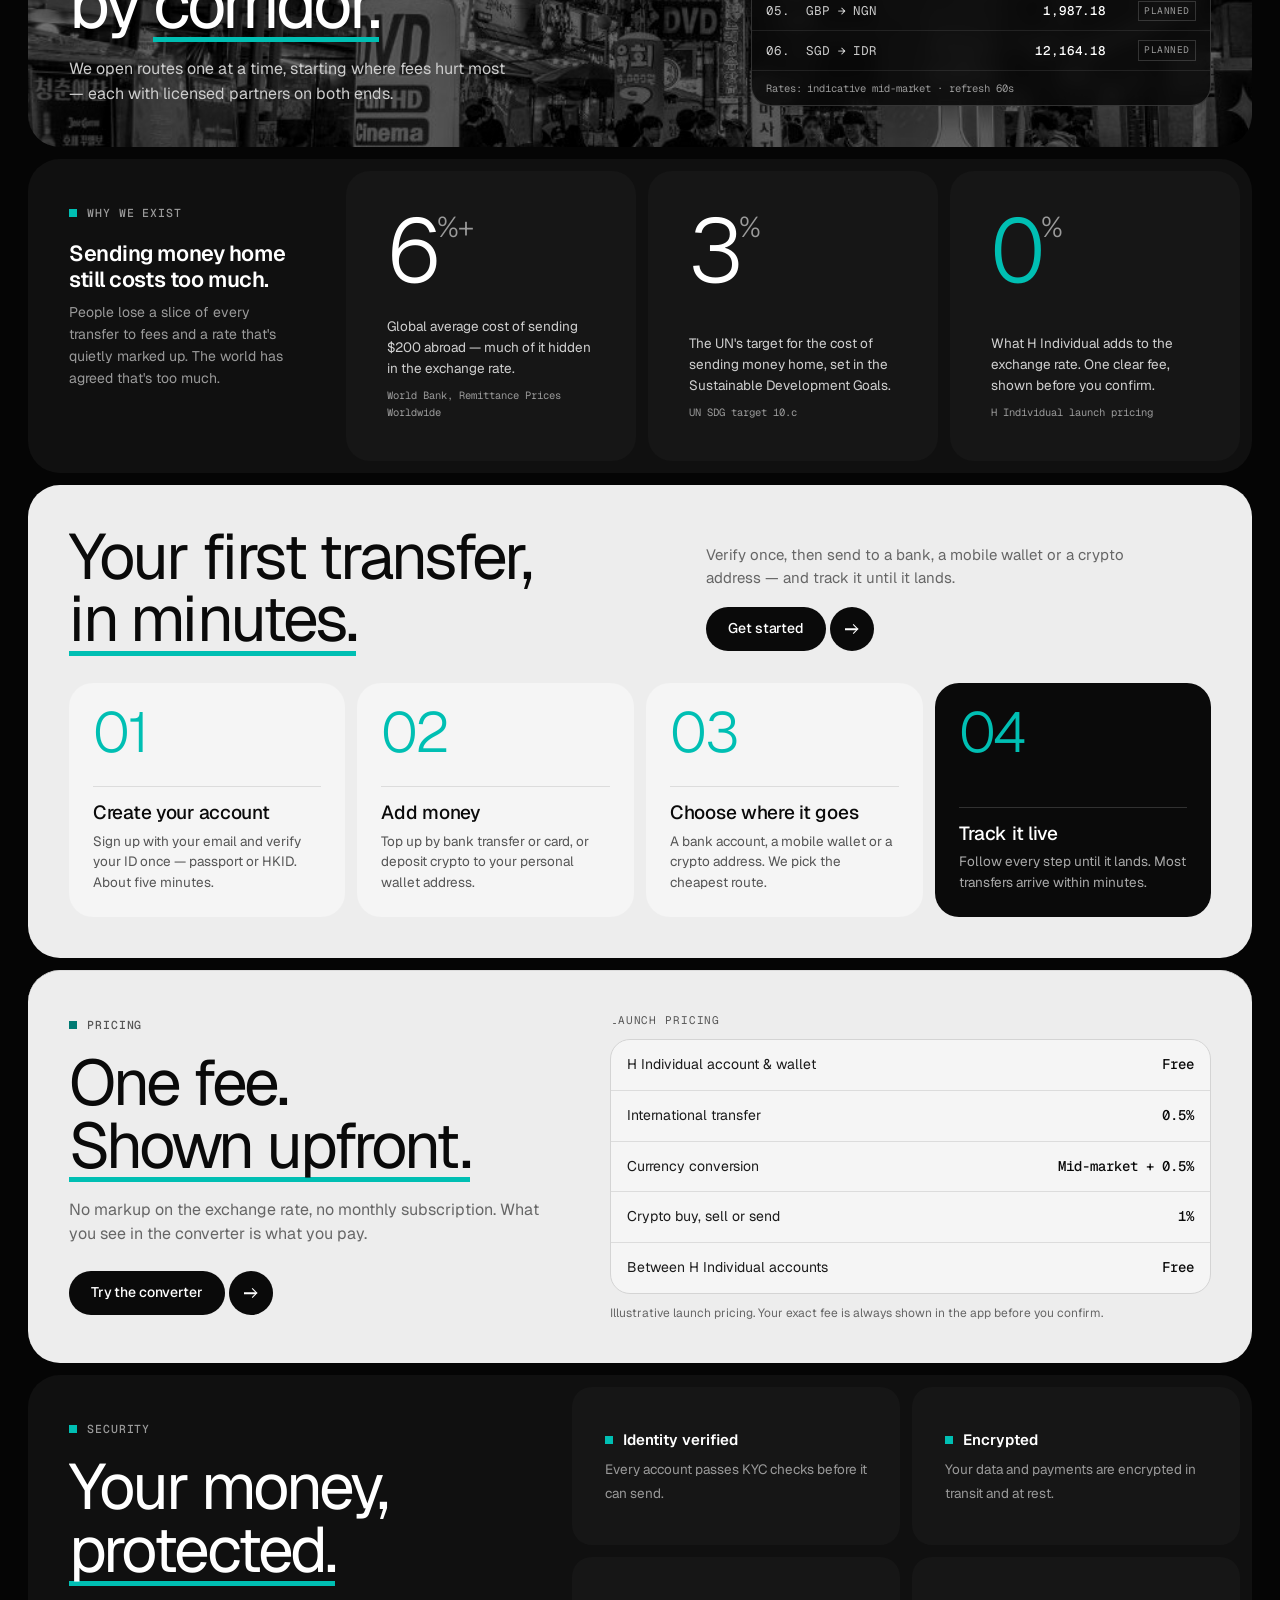
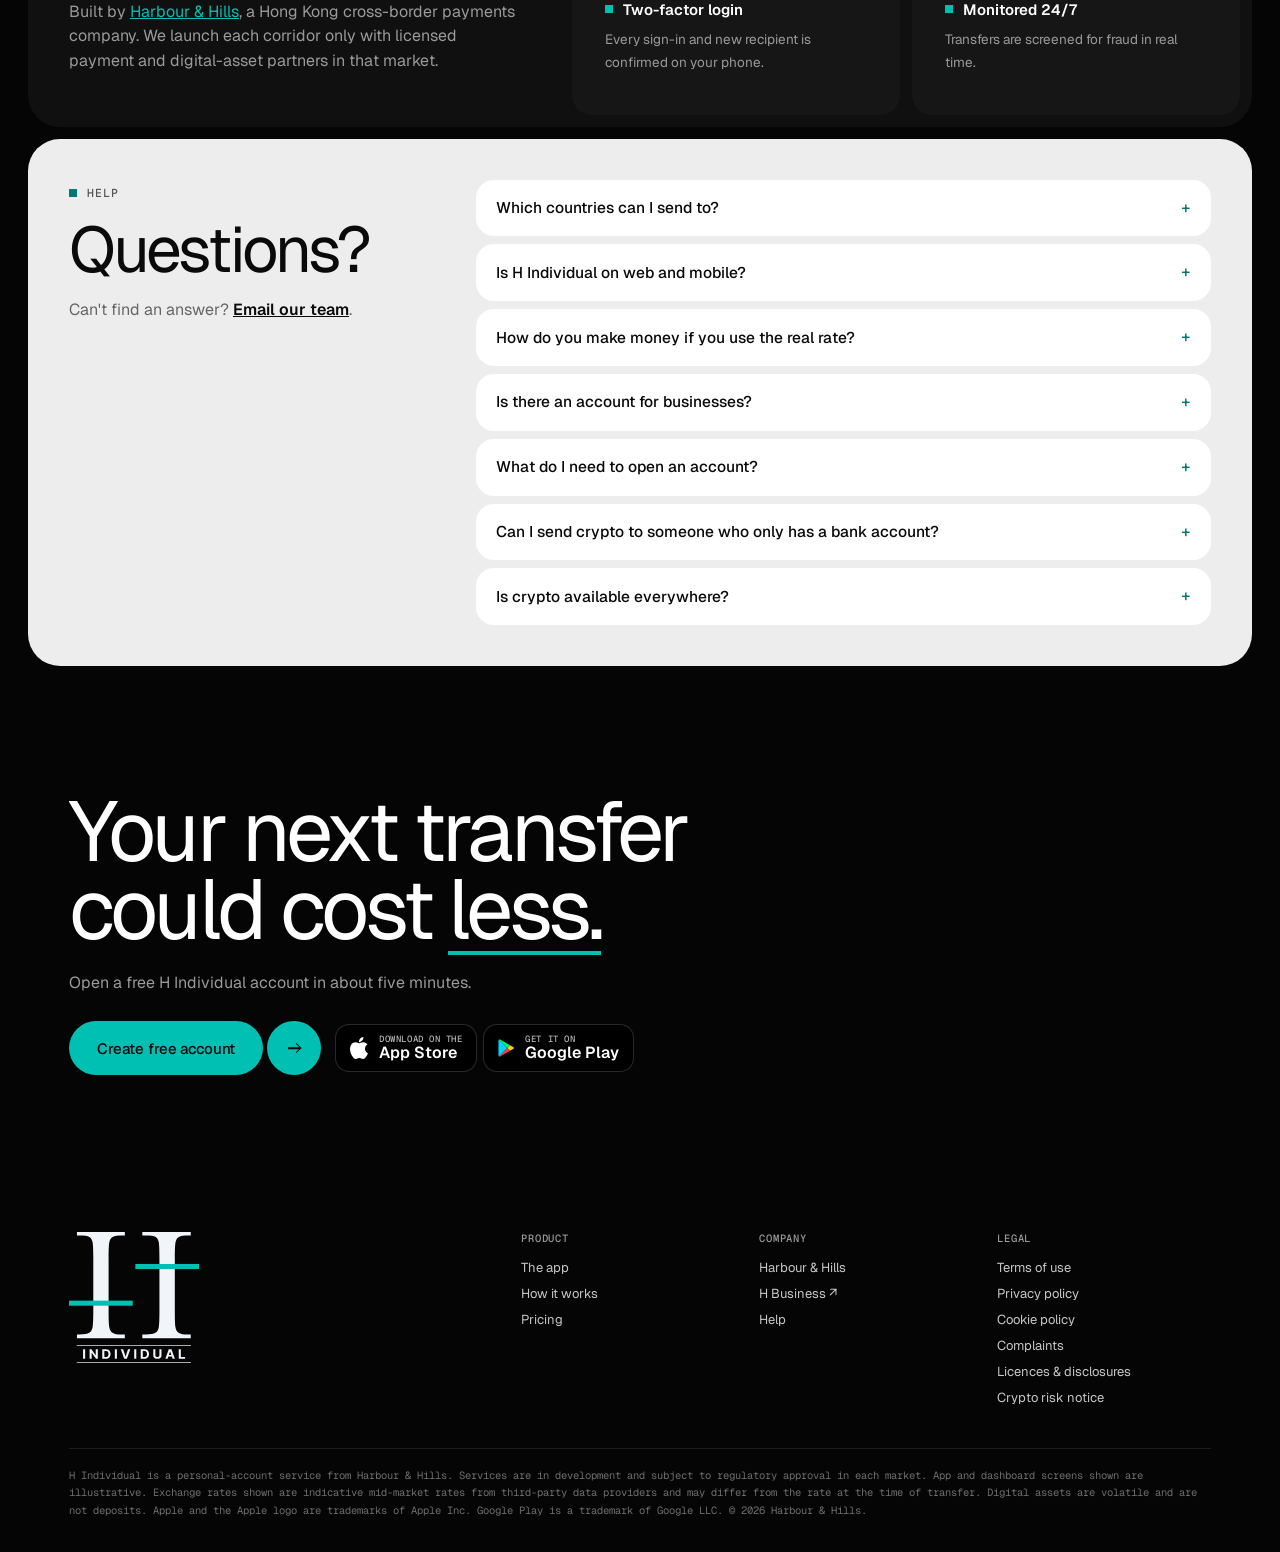
==== commit 270314fc: "H Business: link footer, FAQ and Terms to online.harbourandhills.com/login (new tab, accessible labe" ====
--- a/index.html
+++ b/index.html
@@ -393,7 +393,7 @@
     <details name="faq"><summary>Which countries can I send to?</summary><p>We are opening corridor by corridor, starting from Hong Kong and the UAE to India and the Philippines. Create an account and we'll tell you as soon as your route is live.</p></details>
     <details name="faq"><summary>Is H Individual on web and mobile?</summary><p>Yes. You can use H Individual in your browser and in our iPhone and Android apps. Your account and balances are the same everywhere.</p></details>
     <details name="faq"><summary>How do you make money if you use the real rate?</summary><p>We charge one clear fee, shown before you confirm. We never add a margin to the exchange rate.</p></details>
-    <details name="faq" id="business"><summary>Is there an account for businesses?</summary><p>H Individual is for people sending and holding their own money. For companies, Harbour &amp; Hills offers <a href="https://www.harbourandhills.com/hk/index.html" target="_blank" rel="noopener">H Business</a>.</p></details>
+    <details name="faq" id="business"><summary>Is there an account for businesses?</summary><p>H Individual is for people sending and holding their own money. For companies, Harbour &amp; Hills offers <a href="https://online.harbourandhills.com/login" target="_blank" rel="noopener">H Business</a>.</p></details>
     <details name="faq"><summary>What do I need to open an account?</summary><p>You need to be 18 or over, with an email address, a phone number and a valid government ID such as a passport or HKID. Accounts are in your own name.</p></details>
     <details name="faq"><summary>Can I send crypto to someone who only has a bank account?</summary><p>Yes. Send in stablecoins and your recipient can receive local currency in their bank or mobile wallet.</p></details>
     <details name="faq"><summary>Is crypto available everywhere?</summary><p>No. Digital-asset services depend on local regulation and aren't offered in every country.</p></details>
@@ -418,7 +418,7 @@
   <div class="foot__grid">
     <a href="#top" class="foot__logo"><img src="assets/logo-light.svg?v=2" width="150" height="150" alt="H Individual"></a>
     <div><h3>Product</h3><a href="#app">The app</a><a href="#how">How it works</a><a href="#pricing">Pricing</a></div>
-    <div><h3>Company</h3><a href="https://www.harbourandhills.com/hk/index.html" target="_blank" rel="noopener">Harbour &amp; Hills</a><a href="#business">H Business</a><a href="#faq">Help</a></div>
+    <div><h3>Company</h3><a href="https://www.harbourandhills.com/hk/index.html" target="_blank" rel="noopener">Harbour &amp; Hills</a><a href="https://online.harbourandhills.com/login" target="_blank" rel="noopener">H Business <span aria-hidden="true">↗</span><span class="sr-only"> (opens in a new tab)</span></a><a href="#faq">Help</a></div>
     <div><h3>Legal</h3><a href="terms.html">Terms of use</a><a href="privacy.html">Privacy policy</a><a href="cookies.html">Cookie policy</a><a href="complaints.html">Complaints</a><a href="disclosures.html">Licences &amp; disclosures</a><a href="crypto-risk.html">Crypto risk notice</a></div>
   </div>
   <p class="foot__legal">H Individual is a personal-account service from Harbour &amp; Hills. Services are in development and subject to regulatory approval in each market. App and dashboard screens shown are illustrative. Exchange rates shown are indicative mid-market rates from third-party data providers and may differ from the rate at the time of transfer. Digital assets are volatile and are not deposits. Apple and the Apple logo are trademarks of Apple Inc. Google Play is a trademark of Google LLC. © <span data-year></span> Harbour &amp; Hills.</p>
--- a/assets/site.css
+++ b/assets/site.css
@@ -719,3 +719,4 @@
 @media(max-width:1000px){.stack li{min-height:0}}
 @media(max-width:600px){.how li h3{margin-top:0}}
 .stack__n{color:var(--teal)}
+.sr-only{position:absolute;width:1px;height:1px;overflow:hidden;clip-path:inset(50%);white-space:nowrap}
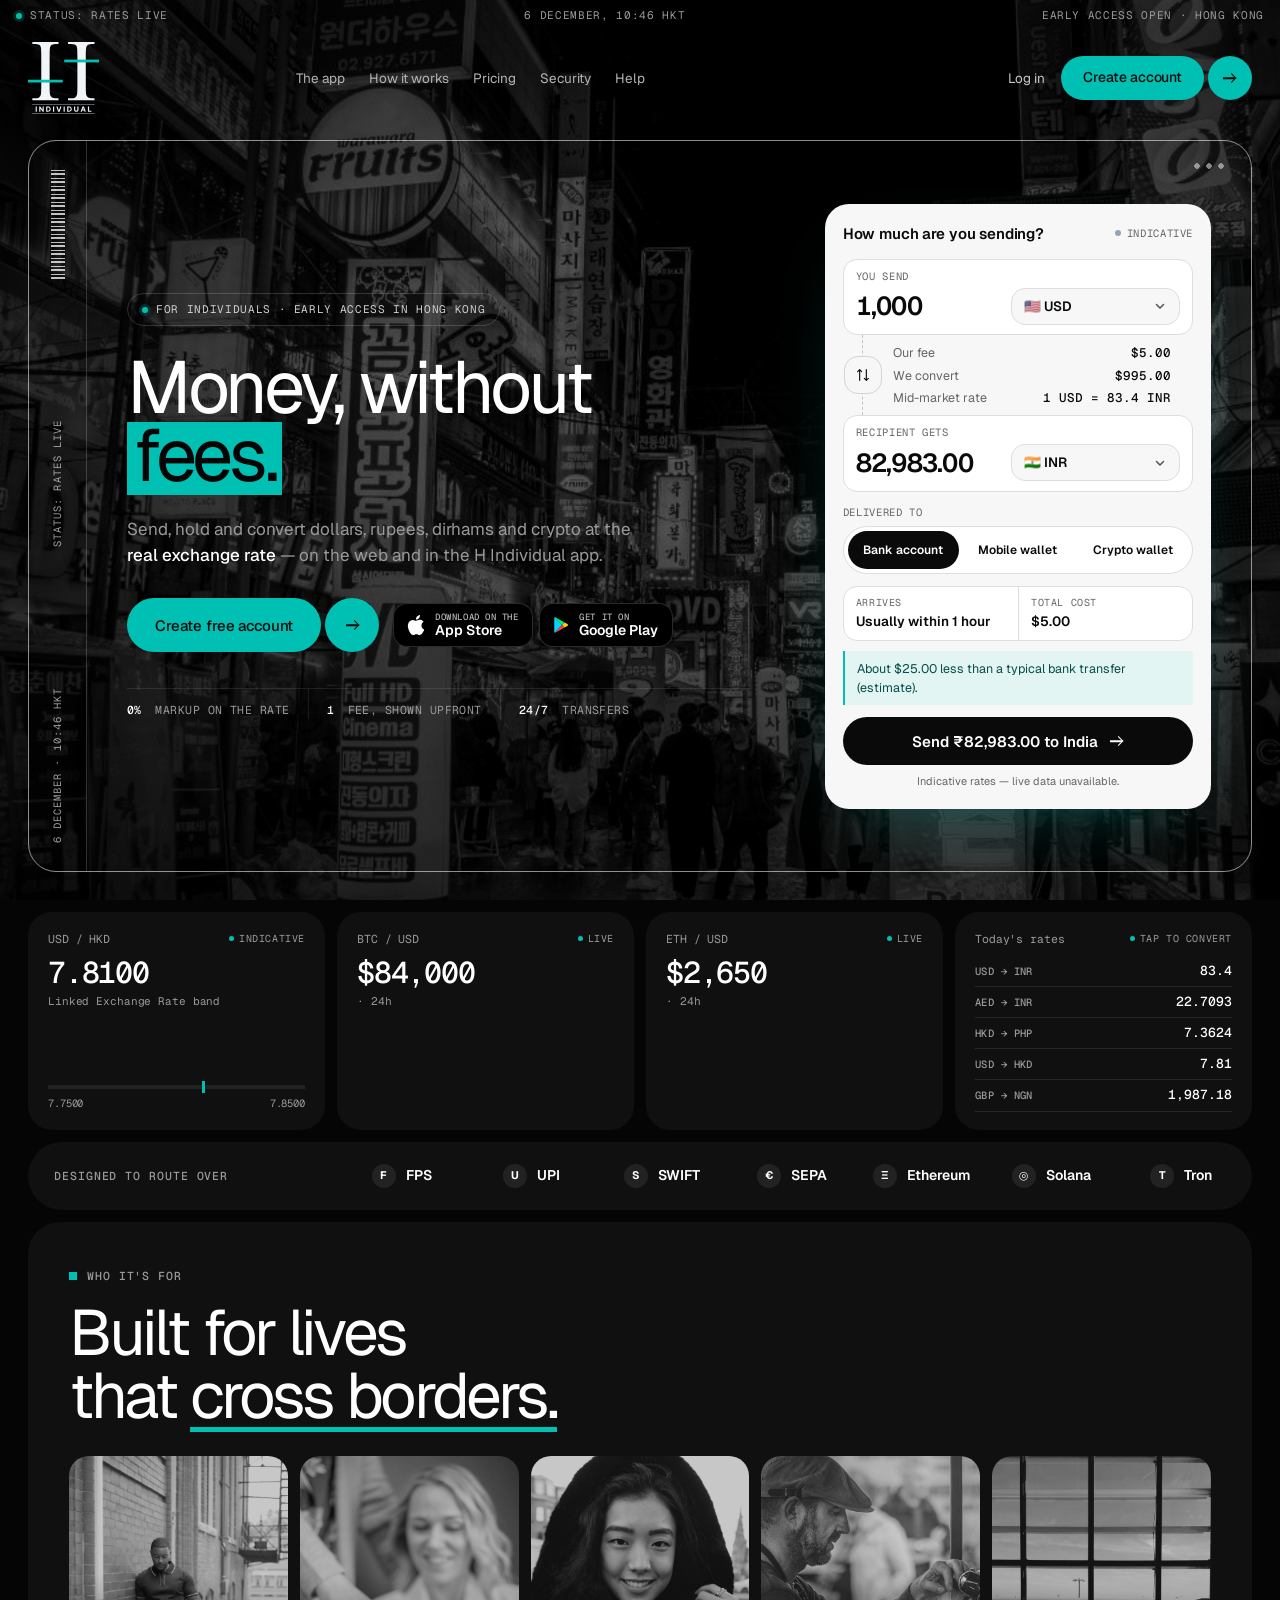
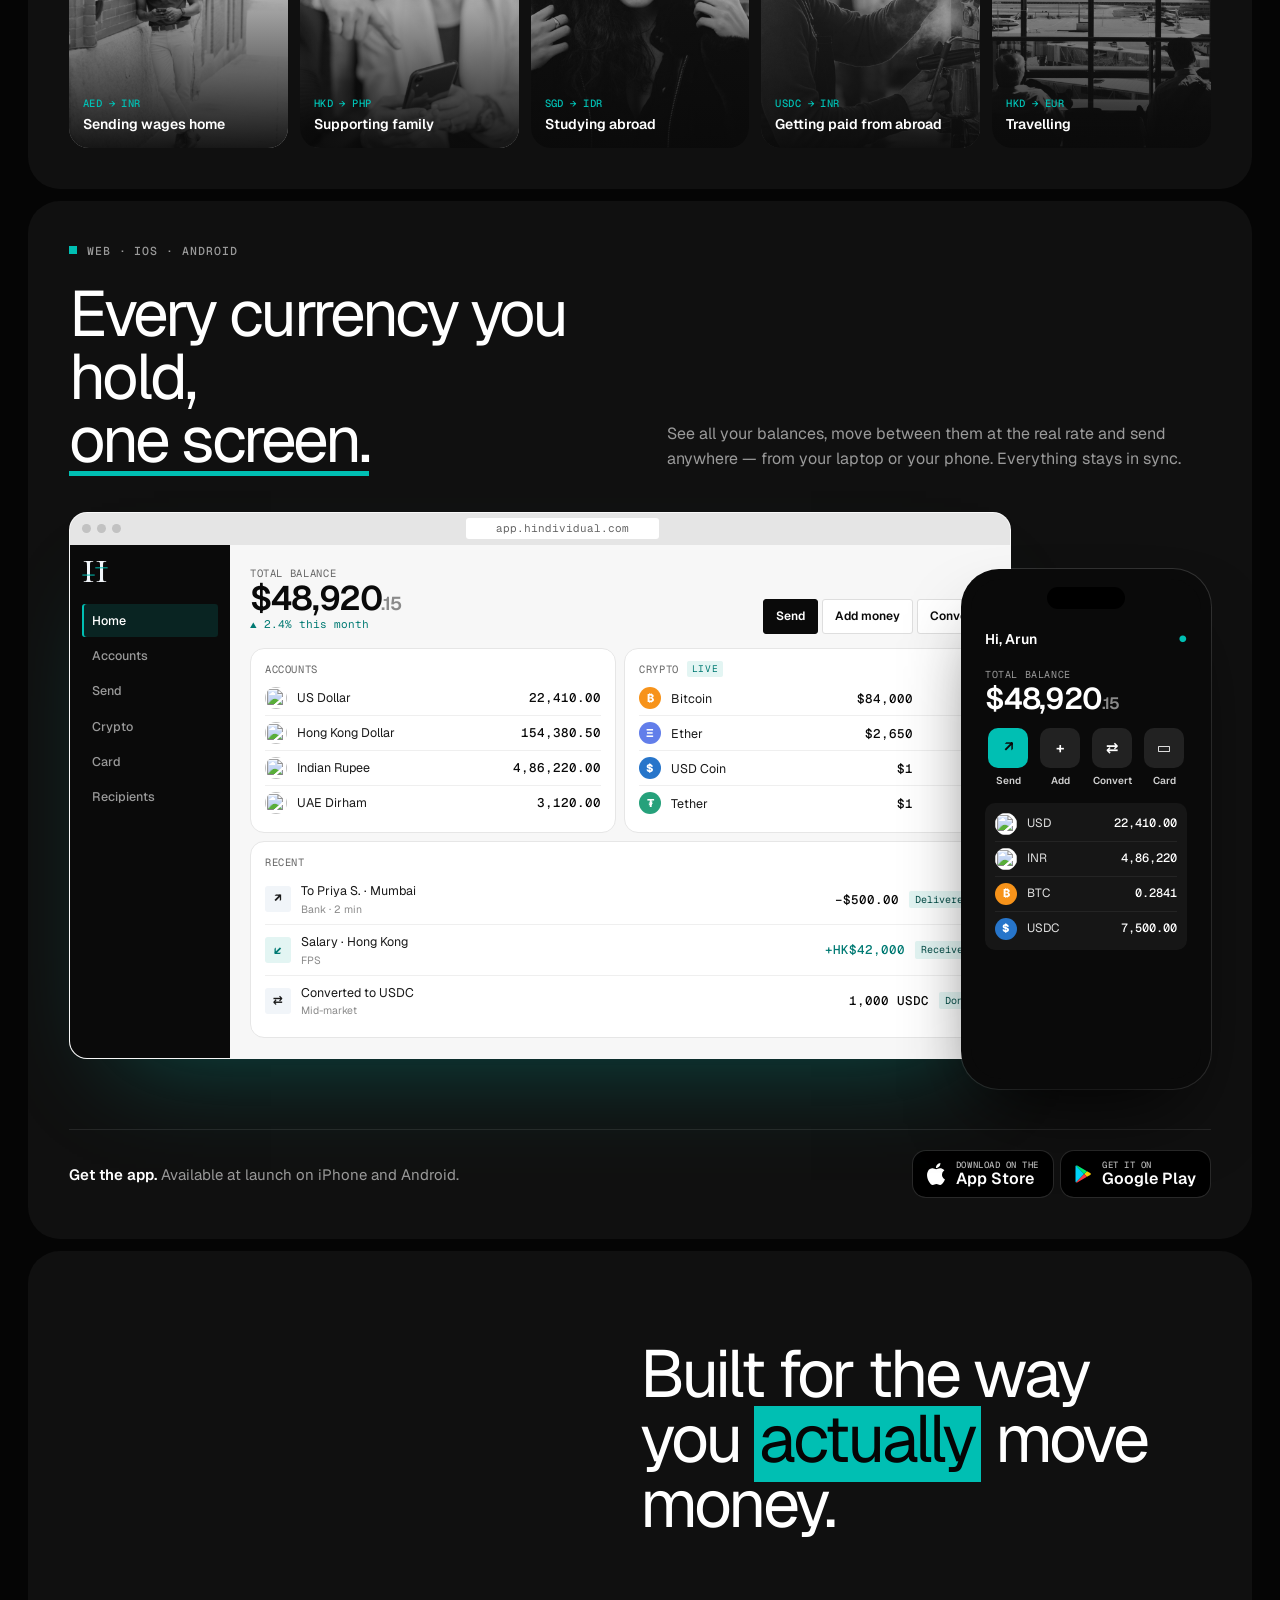
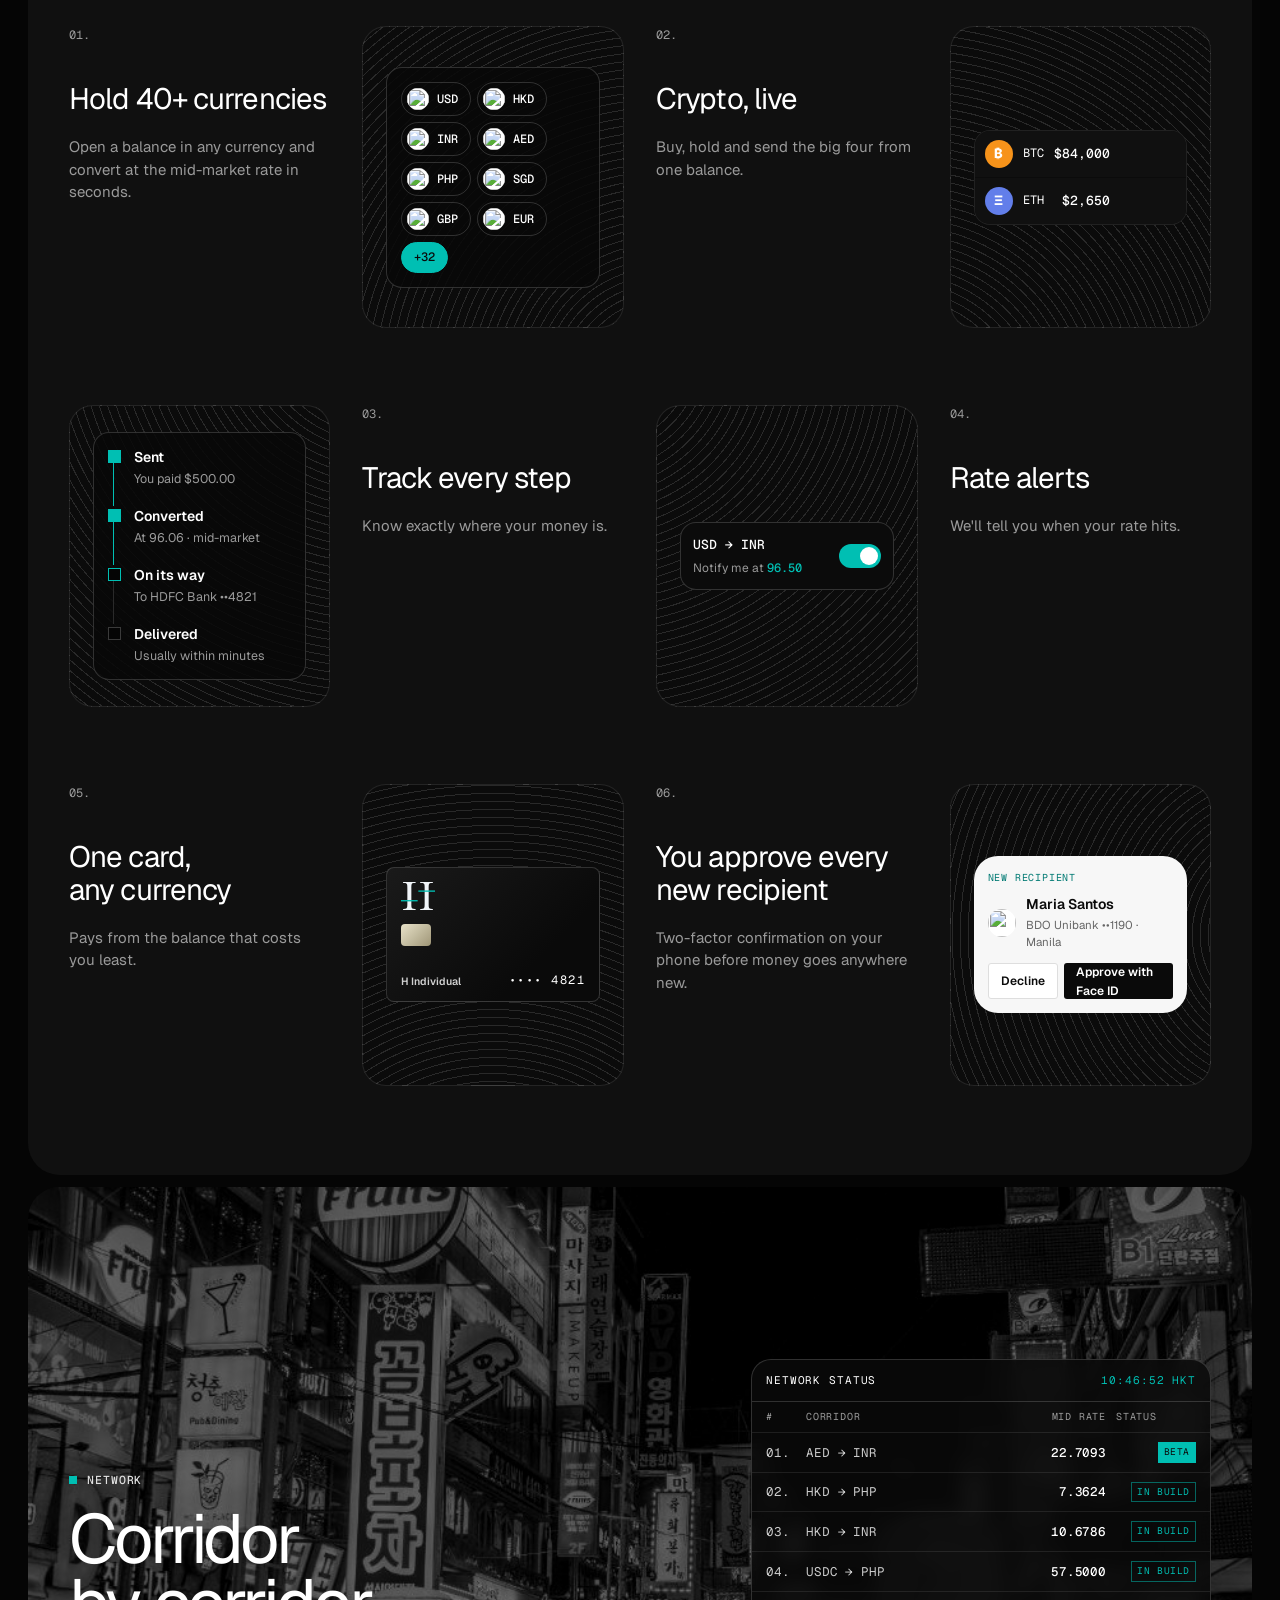
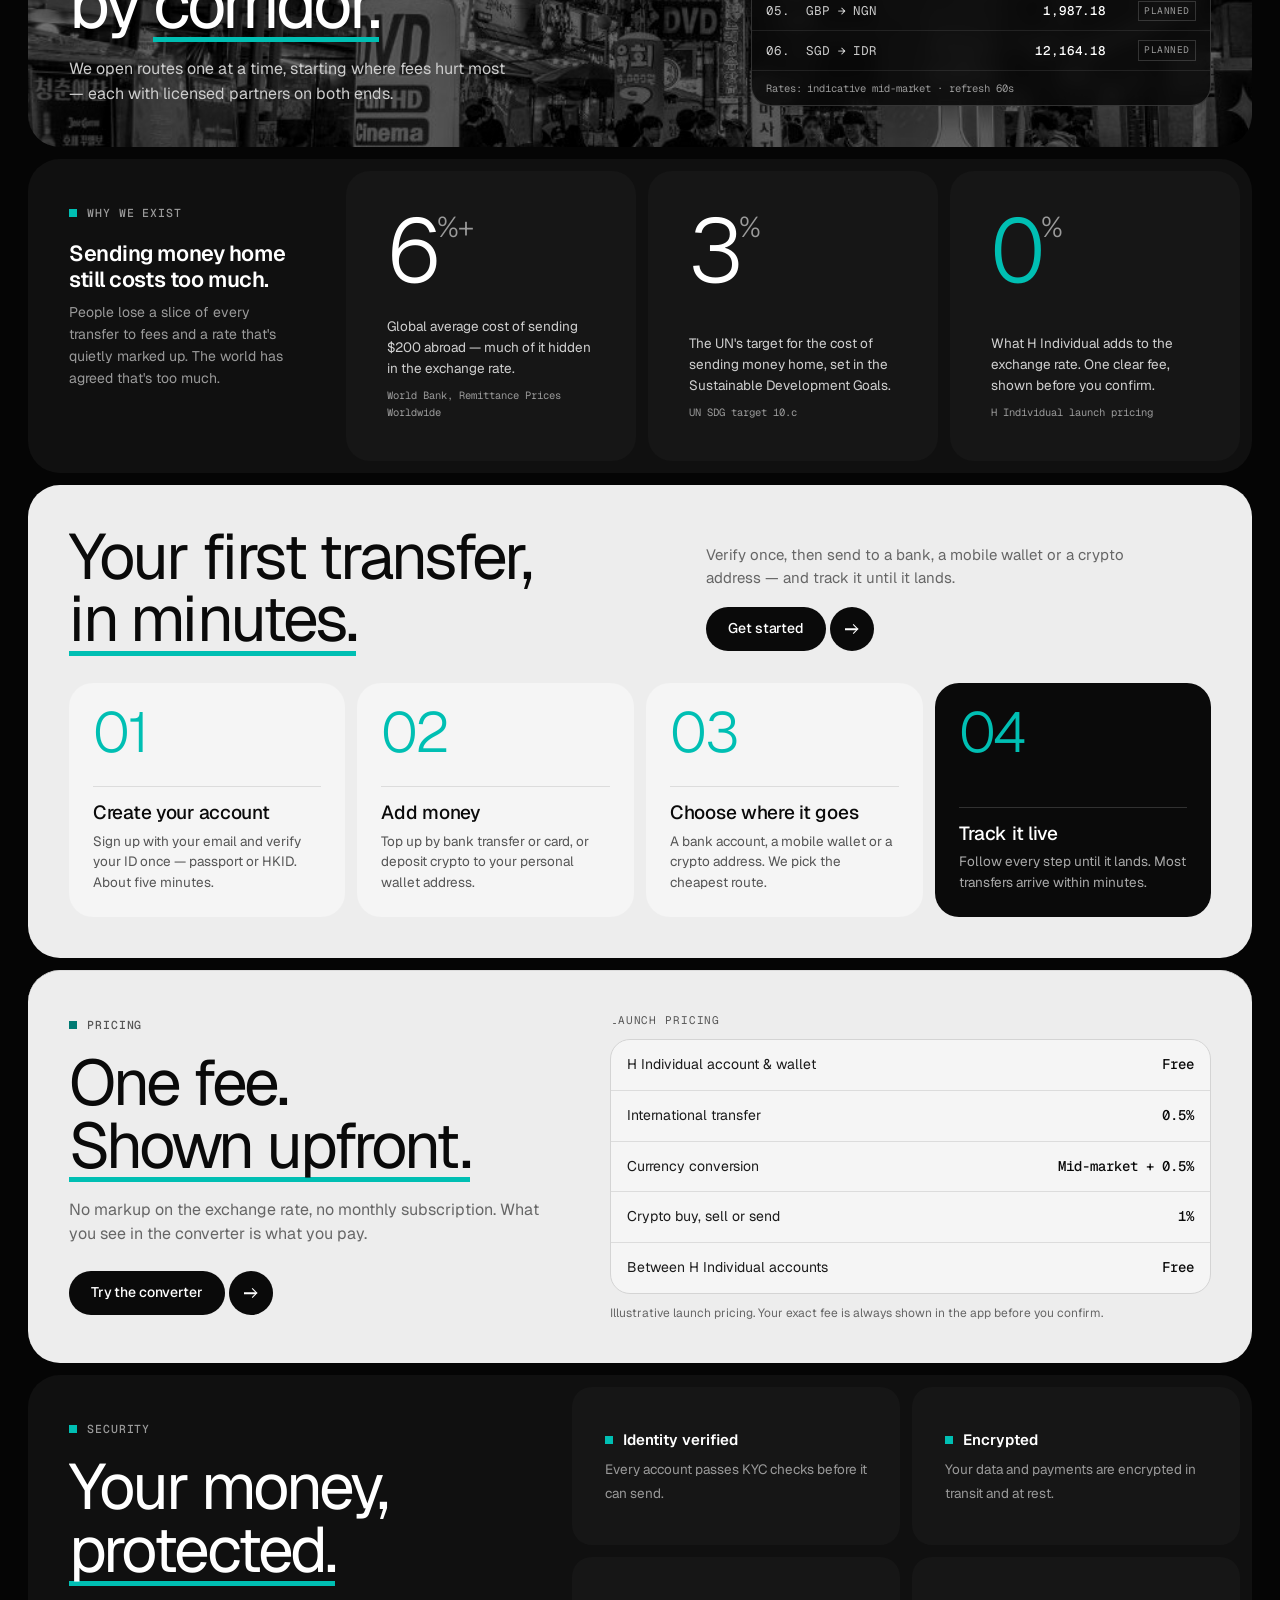
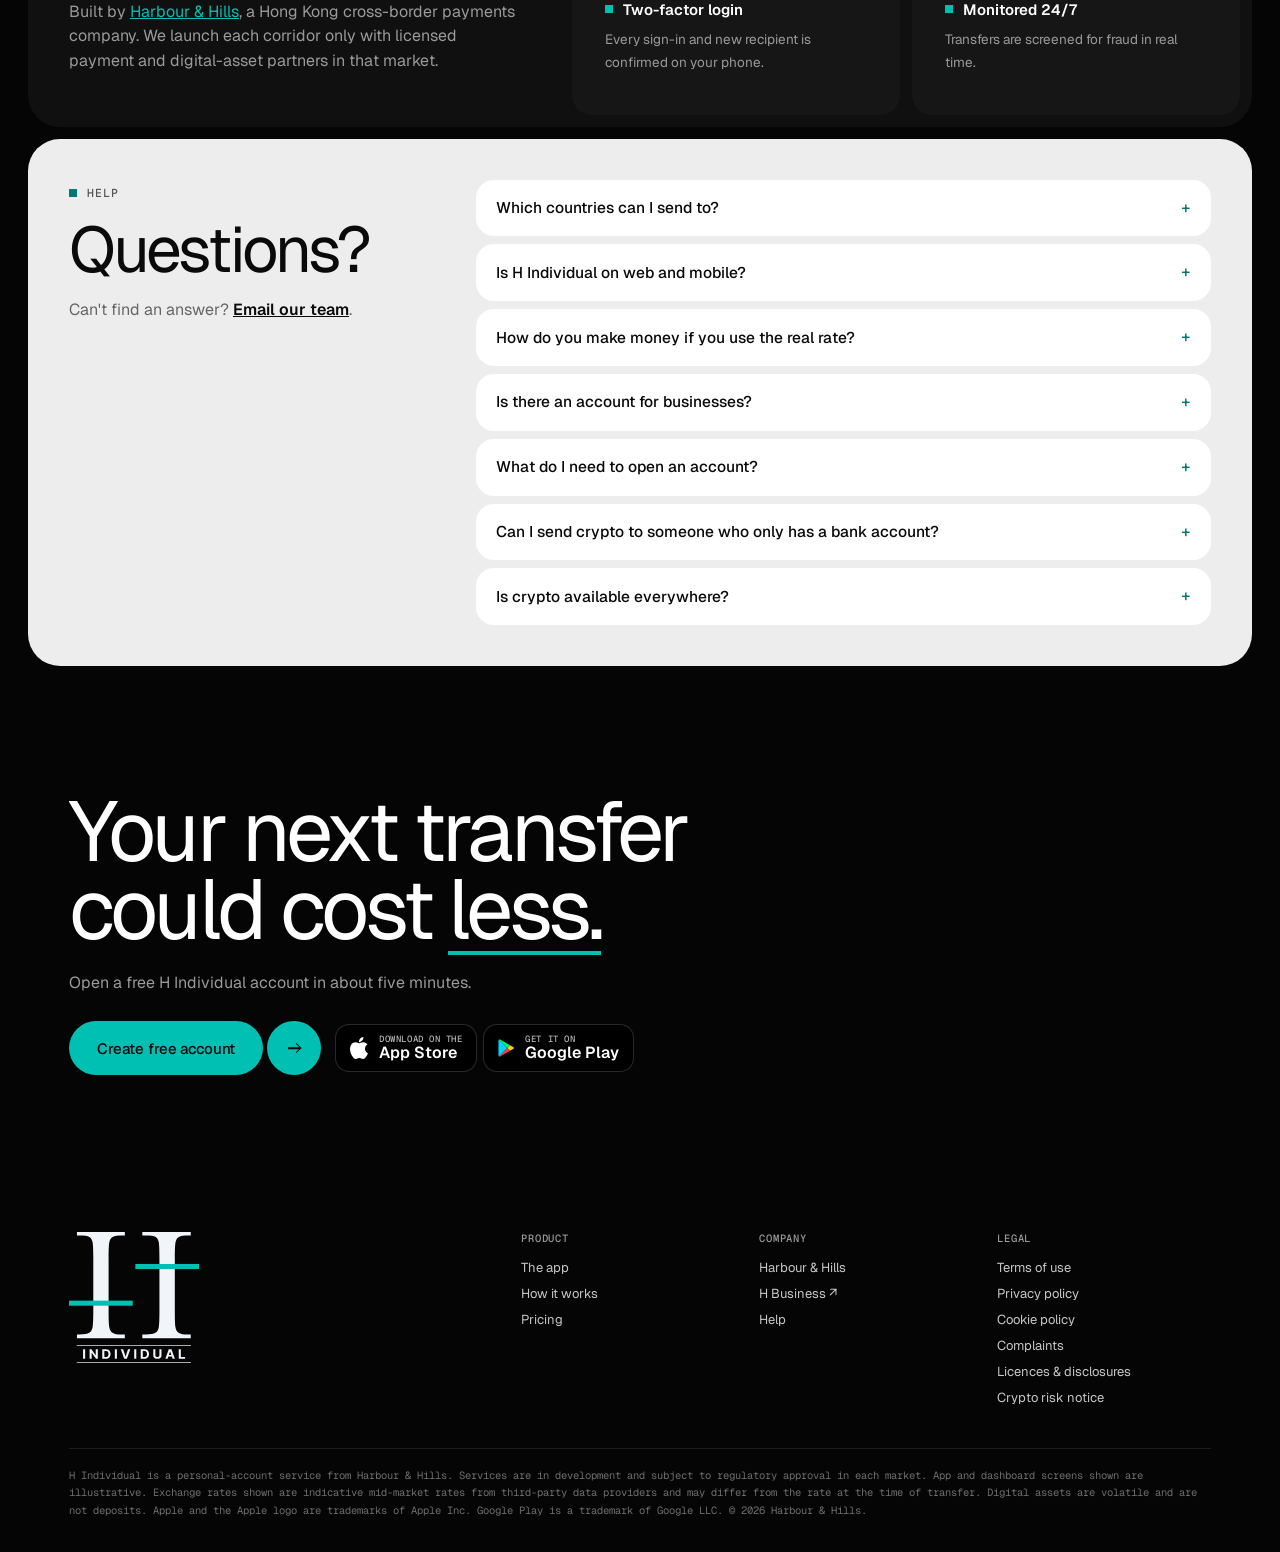
==== commit 328e9a43: "Remove '(opens in a new tab)' label from H Business link Co-Authored-By: Claude Opus 5.5 <noreply@an" ====
--- a/index.html
+++ b/index.html
@@ -418,7 +418,7 @@
   <div class="foot__grid">
     <a href="#top" class="foot__logo"><img src="assets/logo-light.svg?v=2" width="150" height="150" alt="H Individual"></a>
     <div><h3>Product</h3><a href="#app">The app</a><a href="#how">How it works</a><a href="#pricing">Pricing</a></div>
-    <div><h3>Company</h3><a href="https://www.harbourandhills.com/hk/index.html" target="_blank" rel="noopener">Harbour &amp; Hills</a><a href="https://online.harbourandhills.com/login" target="_blank" rel="noopener">H Business <span aria-hidden="true">↗</span><span class="sr-only"> (opens in a new tab)</span></a><a href="#faq">Help</a></div>
+    <div><h3>Company</h3><a href="https://www.harbourandhills.com/hk/index.html" target="_blank" rel="noopener">Harbour &amp; Hills</a><a href="https://online.harbourandhills.com/login" target="_blank" rel="noopener">H Business <span aria-hidden="true">↗</span></a><a href="#faq">Help</a></div>
     <div><h3>Legal</h3><a href="terms.html">Terms of use</a><a href="privacy.html">Privacy policy</a><a href="cookies.html">Cookie policy</a><a href="complaints.html">Complaints</a><a href="disclosures.html">Licences &amp; disclosures</a><a href="crypto-risk.html">Crypto risk notice</a></div>
   </div>
   <p class="foot__legal">H Individual is a personal-account service from Harbour &amp; Hills. Services are in development and subject to regulatory approval in each market. App and dashboard screens shown are illustrative. Exchange rates shown are indicative mid-market rates from third-party data providers and may differ from the rate at the time of transfer. Digital assets are volatile and are not deposits. Apple and the Apple logo are trademarks of Apple Inc. Google Play is a trademark of Google LLC. © <span data-year></span> Harbour &amp; Hills.</p>
